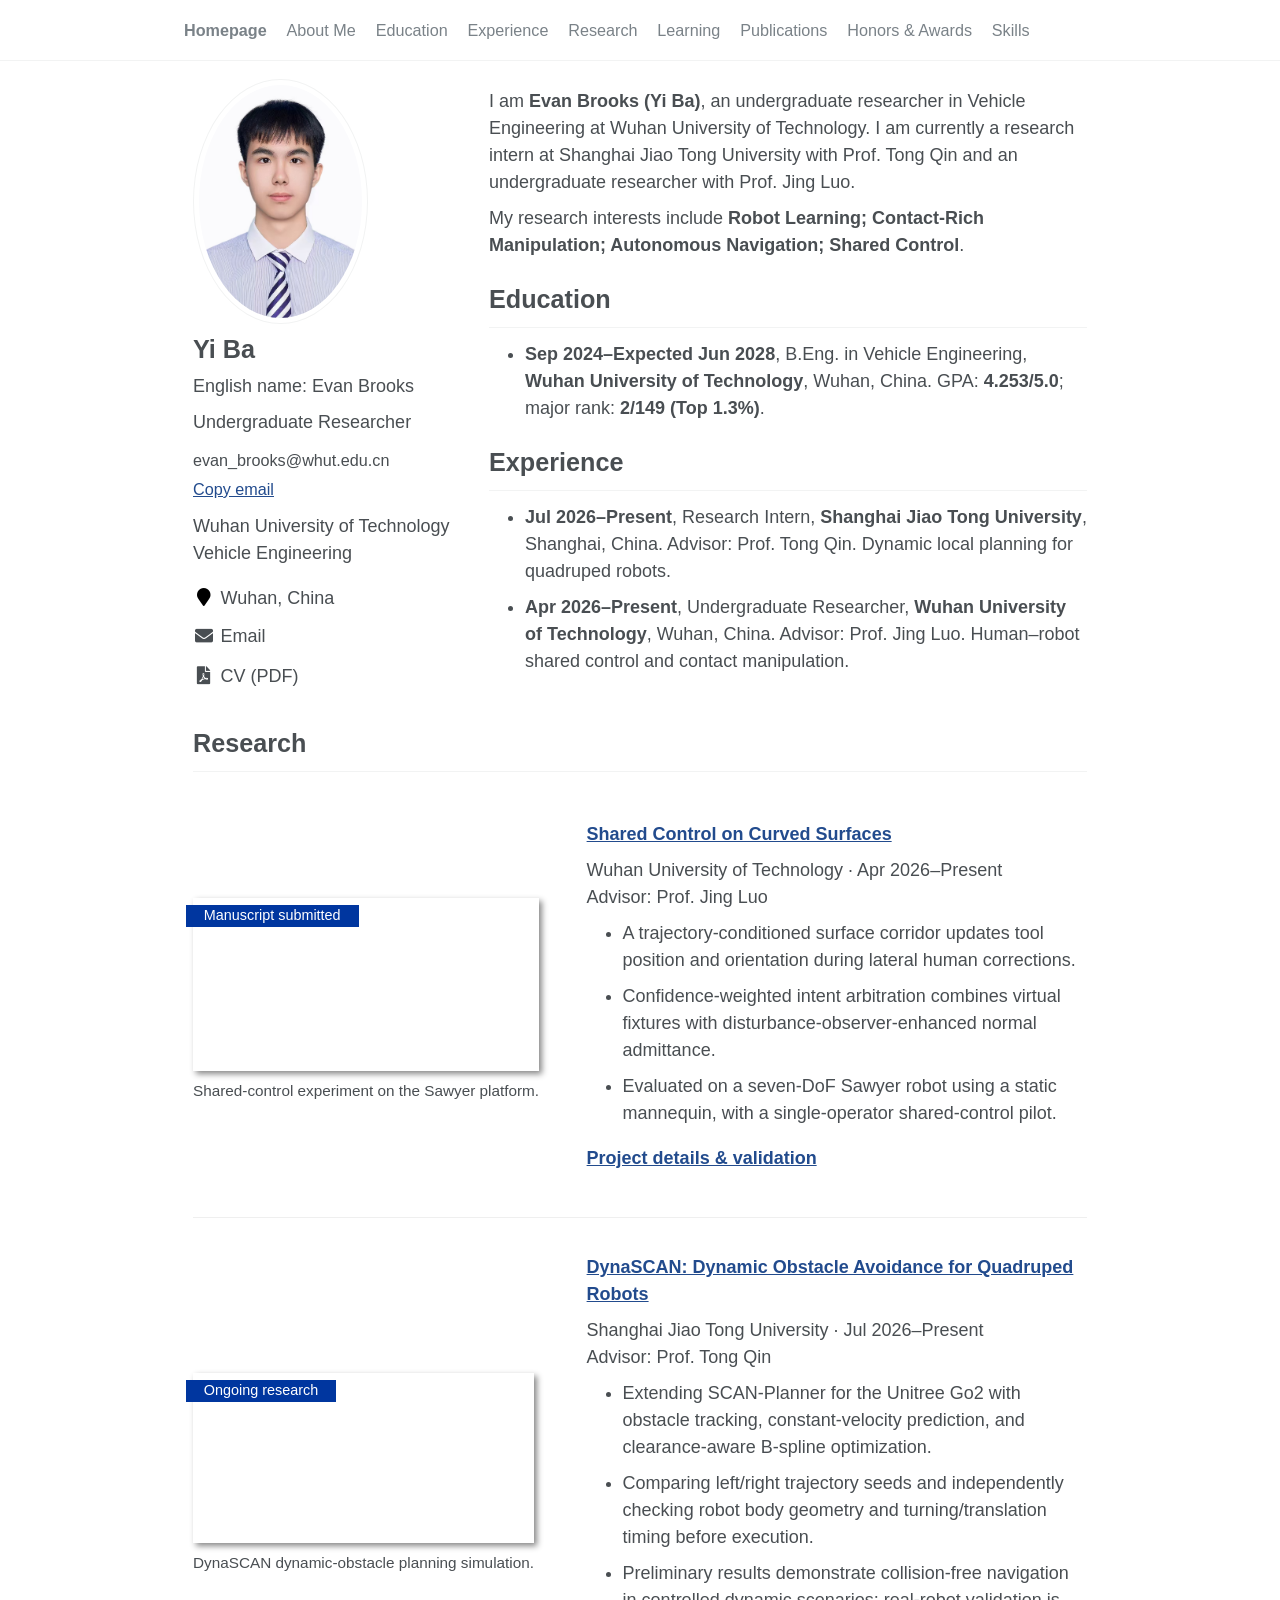
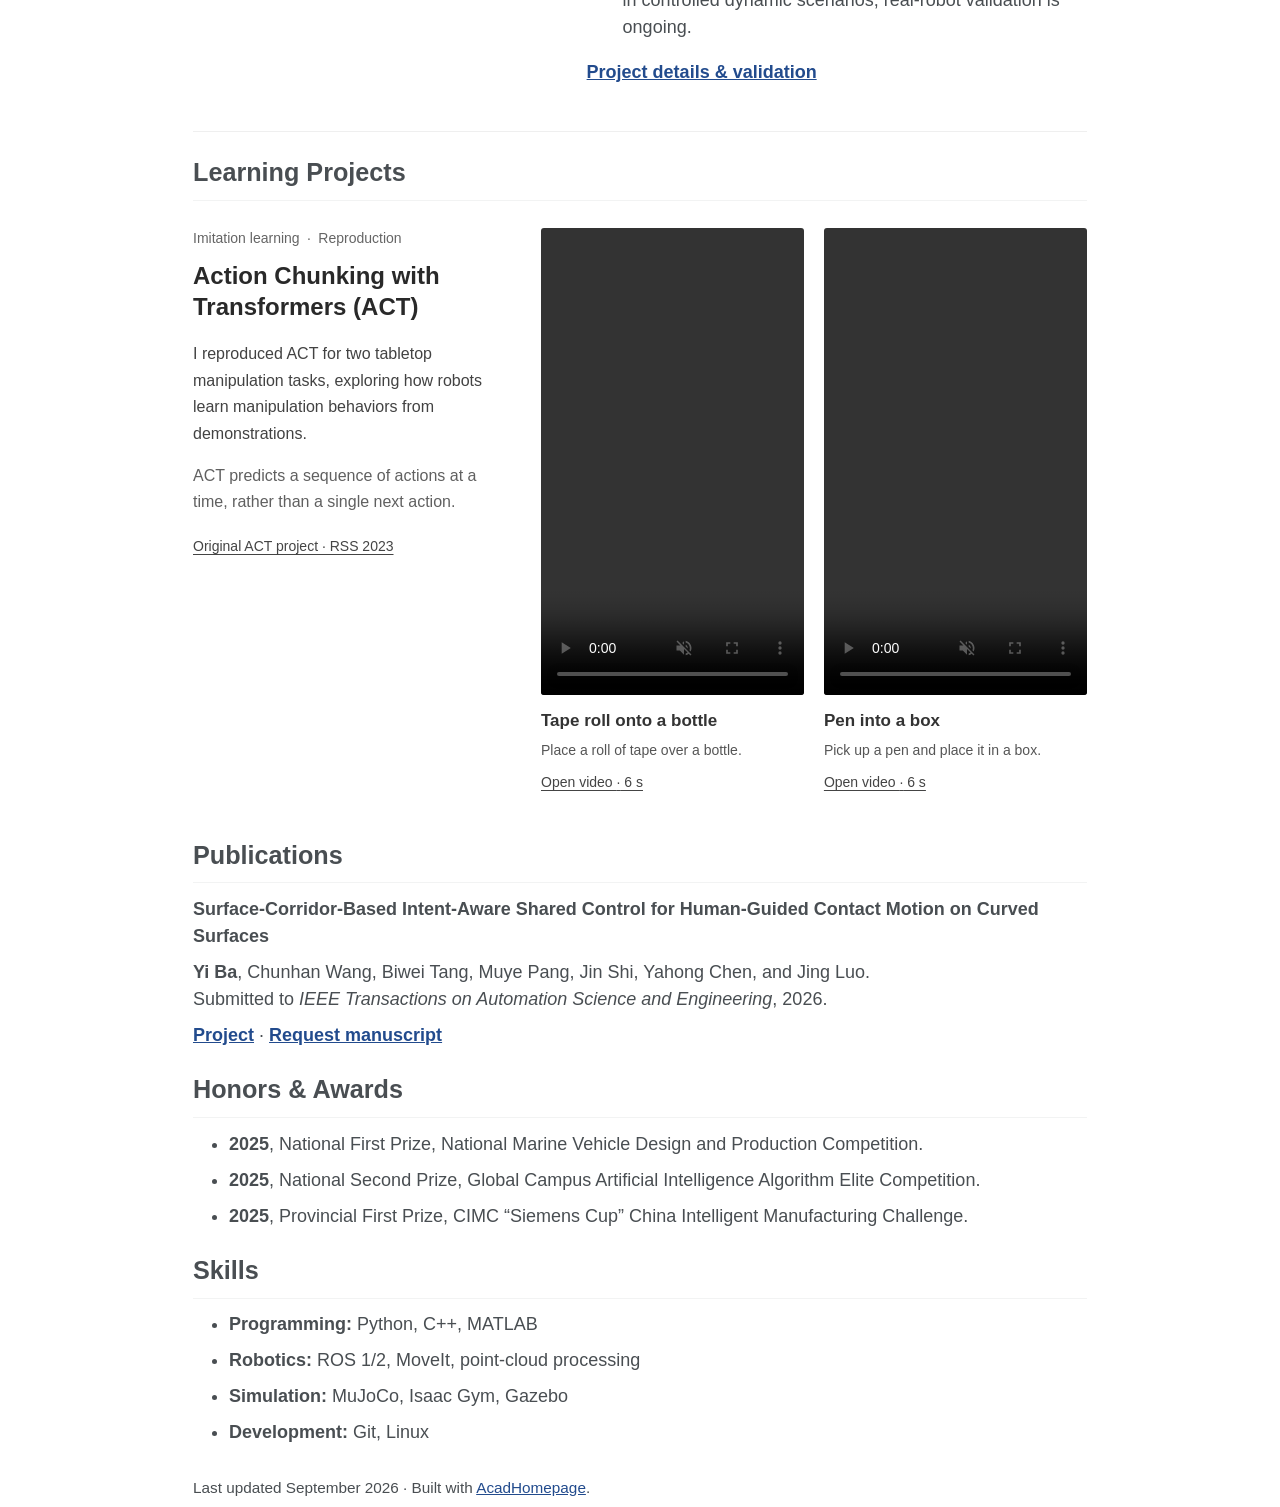
==== index.html @ 7577318a "Update homepage research interests" ====
<!doctype html>
<html lang="en" class="no-js">
  <head>
    <meta charset="utf-8">
<meta name="viewport" content="width=device-width, initial-scale=1">
<title>Yi Ba (Evan Brooks) | Robotics &amp; Autonomous Systems</title>
<meta name="description" content="Yi Ba (Evan Brooks) is an undergraduate researcher at Wuhan University of Technology working on autonomous navigation, robot perception, and human–robot shared control.">
<meta name="author" content="Yi Ba">
<meta name="theme-color" content="#ffffff">
<meta property="og:type" content="website">
<meta property="og:title" content="Yi Ba (Evan Brooks) | Robotics &amp; Autonomous Systems">
<meta property="og:description" content="Yi Ba (Evan Brooks) is an undergraduate researcher at Wuhan University of Technology working on autonomous navigation, robot perception, and human–robot shared control.">

<link rel="canonical" href="https://hhdzb1.github.io/">
<meta property="og:url" content="https://hhdzb1.github.io/">

<link rel="icon" type="image/svg+xml" href="/images/favicon.svg">
<link rel="stylesheet" href="/assets/css/main.css">
<link rel="stylesheet" href="/assets/css/custom.css">

<script>document.documentElement.className = document.documentElement.className.replace(/\bno-js\b/g, "") + " js ";</script>

    <!-- Add verified site integrations here when needed. -->
<link rel="stylesheet" href="/assets/css/learning-projects.css?v=20260915">

  </head>

  <body>

    <!--[if lt IE 9]>
<div class="notice--danger align-center" style="margin: 0;">You are using an <strong>outdated</strong> browser. Please <a href="http://browsehappy.com/">upgrade your browser</a> to improve your experience.</div>
<![endif]-->
    <div class="masthead">
  <div class="masthead__inner-wrap">
    <div class="masthead__menu">
      <nav id="site-nav" class="greedy-nav" aria-label="Main navigation">
        <button class="hidden" type="button" aria-label="More navigation links" aria-expanded="false" aria-controls="overflow-navigation"><div class="navicon"></div></button>
        <ul class="visible-links">
          <li class="masthead__menu-item masthead__menu-item--lg masthead__menu-home-item"><a href="/#about-me">Homepage</a></li>
            <li class="masthead__menu-item"><a href="/#about-me">About Me</a></li>
            <li class="masthead__menu-item"><a href="/#education">Education</a></li>
            <li class="masthead__menu-item"><a href="/#experience">Experience</a></li>
            <li class="masthead__menu-item"><a href="/#research">Research</a></li>
            <li class="masthead__menu-item"><a href="/#learning-projects">Learning</a></li>
            <li class="masthead__menu-item"><a href="/#manuscript">Publications</a></li>
            <li class="masthead__menu-item"><a href="/#honors">Honors & Awards</a></li>
            <li class="masthead__menu-item"><a href="/#skills">Skills</a></li>
        </ul>
        <ul id="overflow-navigation" class="hidden-links hidden"></ul>
      </nav>
    </div>
  </div>
</div>


    <div id="main" role="main" class="has-profile-intro">
      
    
      <article class="page" itemscope itemtype="http://schema.org/CreativeWork">
        <meta itemprop="headline" content="">
        <div class="page__inner-wrap">
          <section class="page__content" itemprop="text">
            <div class="home-intro">

  <div class="sidebar">
  

<div itemscope="" itemtype="http://schema.org/Person" class="profile_box">

  <div class="author__avatar">
    <img src="/images/yi-ba.jpg" class="author__avatar" alt="Yi Ba" />
  </div>

  <div class="author__content">
    <h3 class="author__name">Yi Ba</h3>
    <p class="author__english-name">English name: Evan Brooks</p>
    <p class="author__bio">Undergraduate Researcher</p>
    
    <div class="author__email">
      <span class="author__email-address">evan_brooks<wbr />@whut.edu.cn</span>
      <button class="author__email-copy" type="button" hidden="">Copy email</button>
      <span class="author__email-status" role="status" aria-live="polite"></span>
    </div>
    
  </div>

  <div class="author__urls-wrapper">
    <!-- <button class="btn btn--inverse">More Info & Contact</button> -->
    <ul class="author__urls social-icons">
      
        <li><div style="white-space: normal; margin-bottom: 1em;">Wuhan University of Technology<br />Vehicle Engineering</div></li>
      
      
        <li><i class="fa fa-fw fa-map-marker" aria-hidden="true"></i> Wuhan, China</li>
      
      
      
      
        <li><a href="mailto:evan_brooks@whut.edu.cn"><i class="fas fa-fw fa-envelope" aria-hidden="true"></i> Email</a></li>
      
      
        <li><a href="/files/Evan_Brooks_CV.pdf"><i class="fas fa-fw fa-file-pdf" aria-hidden="true"></i> CV (PDF)</a></li>
      
      
       
      
      
      
      
      
      
      
      
      
      
      
      
      
      
      
      
      
      
      
      
      
      
      
      
      
      
    </ul>
      <div class="author__urls_sm">
      <a href="/files/Evan_Brooks_CV.pdf" aria-label="CV (PDF)"><i class="fas fa-fw fa-file-pdf" aria-hidden="true"></i></a>
      
      
        <a href="mailto:evan_brooks@whut.edu.cn" aria-label="Email"><i class="fas fa-fw fa-envelope" aria-hidden="true"></i></a>
      
      
       
      
      
      
      
      
      
      
      
      
      
      
      
      
      
      
      
      
      
      
      
      
      
      
      
      
      
    </div>
  </div>
</div>

  
  </div>


<div class="home-intro__text">

    <p><span class="anchor" id="about-me"></span></p>

    <p>I am <strong>Evan Brooks (Yi Ba)</strong>, an undergraduate researcher in Vehicle Engineering at Wuhan University of Technology. I am currently a research intern at Shanghai Jiao Tong University with Prof. Tong Qin and an undergraduate researcher with Prof. Jing Luo.</p>

    <p>My research interests include <strong>Robot Learning; Contact-Rich Manipulation; Autonomous Navigation; Shared Control</strong>.</p>

    <h1 id="education">Education</h1>

    <ul>
      <li><strong>Sep 2024–Expected Jun 2028</strong>, B.Eng. in Vehicle Engineering, <strong>Wuhan University of Technology</strong>, Wuhan, China. GPA: <strong>4.253/5.0</strong>; major rank: <strong>2/149 (Top 1.3%)</strong>.</li>
    </ul>

    <h1 id="experience">Experience</h1>

    <ul>
      <li><strong>Jul 2026–Present</strong>, Research Intern, <strong>Shanghai Jiao Tong University</strong>, Shanghai, China. Advisor: Prof. Tong Qin. Dynamic local planning for quadruped robots.</li>
      <li><strong>Apr 2026–Present</strong>, Undergraduate Researcher, <strong>Wuhan University of Technology</strong>, Wuhan, China. Advisor: Prof. Jing Luo. Human–robot shared control and contact manipulation.</li>
    </ul>

  </div>
</div>

<h1 id="research">Research</h1>

<div class="paper-box"><div class="paper-box-image"><div><div class="badge">Manuscript submitted</div><video autoplay="" muted="" loop="" playsinline="" preload="metadata" aria-label="Shared control experiment on the Sawyer robot"><source src="/video/SharedCurve_GIF.mp4" type="video/mp4" /></video><p class="figure-caption">Shared-control experiment on the Sawyer platform.</p></div></div>
<div class="paper-box-text">

    <p><a href="https://hhdzb1.github.io/cosurf/"><strong>Shared Control on Curved Surfaces</strong></a></p>

    <p>Wuhan University of Technology · Apr 2026–Present<br />
Advisor: Prof. Jing Luo</p>

    <ul>
      <li>A trajectory-conditioned surface corridor updates tool position and orientation during lateral human corrections.</li>
      <li>Confidence-weighted intent arbitration combines virtual fixtures with disturbance-observer-enhanced normal admittance.</li>
      <li>Evaluated on a seven-DoF Sawyer robot using a static mannequin, with a single-operator shared-control pilot.</li>
    </ul>

    <p><a href="https://hhdzb1.github.io/cosurf/"><strong>Project details &amp; validation</strong></a></p>

  </div></div>

<div class="paper-box"><div class="paper-box-image"><div><div class="badge">Ongoing research</div><video autoplay="" muted="" loop="" playsinline="" preload="metadata" aria-label="DynaSCAN dynamic-obstacle planning simulation"><source src="/video/DynaScan_GIF.mp4" type="video/mp4" /></video><p class="figure-caption">DynaSCAN dynamic-obstacle planning simulation.</p></div></div>
<div class="paper-box-text">

    <p><a href="/research/dynascan/"><strong>DynaSCAN: Dynamic Obstacle Avoidance for Quadruped Robots</strong></a></p>

    <p>Shanghai Jiao Tong University · Jul 2026–Present<br />
Advisor: Prof. Tong Qin</p>

    <ul>
      <li>Extending SCAN-Planner for the Unitree Go2 with obstacle tracking, constant-velocity prediction, and clearance-aware B-spline optimization.</li>
      <li>Comparing left/right trajectory seeds and independently checking robot body geometry and turning/translation timing before execution.</li>
      <li>Preliminary results demonstrate collision-free navigation in controlled dynamic scenarios; real-robot validation is ongoing.</li>
    </ul>

    <p><a href="/research/dynascan/"><strong>Project details &amp; validation</strong></a></p>

  </div></div>

<h1 id="learning-projects">Learning Projects</h1>

<div class="learning-projects">
  <article class="learning-project" aria-labelledby="learning-act-title">
    <div class="learning-project__intro">
      <p class="learning-project__category">Imitation learning <span aria-hidden="true">·</span> Reproduction</p>
      <h2 id="learning-act-title">Action Chunking with Transformers (ACT)</h2>
      <p>I reproduced ACT for two tabletop manipulation tasks, exploring how robots learn manipulation behaviors from demonstrations.</p>
      <p class="learning-project__method">ACT predicts a sequence of actions at a time, rather than a single next action.</p>
      <a class="learning-project__reference" href="https://tonyzhaozh.github.io/aloha/">Original ACT project · RSS 2023</a>
    </div>
    <div class="learning-project__demos">
      <figure class="learning-demo">
        <video controls="" muted="" loop="" playsinline="" preload="metadata" aria-label="Action Chunking with Transformers (ACT): Place a roll of tape over a bottle." aria-describedby="learning-act-tape-bottle-caption">
          <source src="/video/ImL1.mp4" type="video/mp4" />
          Your browser does not support embedded MP4 video. <a href="/video/ImL1.mp4">Open the demonstration video</a>.
        </video>
        <figcaption id="learning-act-tape-bottle-caption">
          <h3>Tape roll onto a bottle</h3>
          <p>Place a roll of tape over a bottle.</p>
          <a href="/video/ImL1.mp4" target="_blank" rel="noopener">Open video <span aria-hidden="true">·</span> 6 s</a>
        </figcaption>
      </figure>
      <figure class="learning-demo">
        <video controls="" muted="" loop="" playsinline="" preload="metadata" aria-label="Action Chunking with Transformers (ACT): Pick up a pen and place it in a box." aria-describedby="learning-act-pen-box-caption">
          <source src="/video/ImL2.mp4" type="video/mp4" />
          Your browser does not support embedded MP4 video. <a href="/video/ImL2.mp4">Open the demonstration video</a>.
        </video>
        <figcaption id="learning-act-pen-box-caption">
          <h3>Pen into a box</h3>
          <p>Pick up a pen and place it in a box.</p>
          <a href="/video/ImL2.mp4" target="_blank" rel="noopener">Open video <span aria-hidden="true">·</span> 6 s</a>
        </figcaption>
      </figure>
    </div>
  </article>
</div>

<h1 id="manuscript">Publications</h1>

<p><strong>Surface-Corridor-Based Intent-Aware Shared Control for Human-Guided Contact Motion on Curved Surfaces</strong></p>

<p><strong>Yi Ba</strong>, Chunhan Wang, Biwei Tang, Muye Pang, Jin Shi, Yahong Chen, and Jing Luo.<br />
Submitted to <em>IEEE Transactions on Automation Science and Engineering</em>, 2026.</p>

<p><a href="https://hhdzb1.github.io/cosurf/"><strong>Project</strong></a> · <a href="mailto:evan_brooks@whut.edu.cn?subject=Request%20for%20shared-control%20manuscript"><strong>Request manuscript</strong></a></p>

<h1 id="honors">Honors &amp; Awards</h1>

<ul>
  <li><strong>2025</strong>, National First Prize, National Marine Vehicle Design and Production Competition.</li>
  <li><strong>2025</strong>, National Second Prize, Global Campus Artificial Intelligence Algorithm Elite Competition.</li>
  <li><strong>2025</strong>, Provincial First Prize, CIMC “Siemens Cup” China Intelligent Manufacturing Challenge.</li>
</ul>

<h1 id="skills">Skills</h1>

<ul>
  <li><strong>Programming:</strong> Python, C++, MATLAB</li>
  <li><strong>Robotics:</strong> ROS 1/2, MoveIt, point-cloud processing</li>
  <li><strong>Simulation:</strong> MuJoCo, Isaac Gym, Gazebo</li>
  <li><strong>Development:</strong> Git, Linux</li>
</ul>

<p class="site-credit">Last updated September 2026 · Built with <a href="https://github.com/RayeRen/acad-homepage.github.io">AcadHomepage</a>.</p>

          </section>
        </div>
      </article>
    </div>

    <script src="/assets/js/main.min.js"></script>
<script src="/assets/js/navigation-accessibility.js" defer></script>
<script src="/assets/js/email-copy.js" defer></script>


  </body>
</html>
---- assets/css/main.css ----
a:focus{outline:thin dotted #f89406;outline:5px auto #f89406;outline-offset:-2px}*,*:before,*:after{-moz-box-sizing:border-box;-webkit-box-sizing:border-box;box-sizing:border-box}html{box-sizing:border-box;background-color:#fff;font-size:15px;-webkit-text-size-adjust:100%;-ms-text-size-adjust:100%}body{margin:0}::-moz-selection{color:#fff;background:#000}::selection{color:#fff;background:#000}article,aside,details,figcaption,figure,footer,header,hgroup,main,nav,section{display:block}audio,canvas,video{display:inline-block;*display:inline;*zoom:1}audio:not([controls]){display:none}a{color:#224b8d}a:hover,a:active{outline:0}sub,sup{position:relative;font-size:75%;line-height:0;vertical-align:baseline}sup{top:-0.5em}sub{bottom:-0.25em}img{max-width:100%;width:auto\9;height:auto;vertical-align:middle;border:0;-ms-interpolation-mode:bicubic}#map_canvas img,.google-maps img{max-width:none}button,input,select,textarea{margin:0;font-size:100%;vertical-align:middle}button,input{*overflow:visible;line-height:normal}button::-moz-focus-inner,input::-moz-focus-inner{padding:0;border:0}button,html input[type="button"],input[type="reset"],input[type="submit"]{-webkit-appearance:button;cursor:pointer}label,select,button,input[type="button"],input[type="reset"],input[type="submit"],input[type="radio"],input[type="checkbox"]{cursor:pointer}input[type="search"]{box-sizing:content-box;-webkit-appearance:textfield}input[type="search"]::-webkit-search-decoration,input[type="search"]::-webkit-search-cancel-button{-webkit-appearance:none}textarea{overflow:auto;vertical-align:top}html{position:relative;min-height:100%}body{margin:0;padding:0;padding-bottom:0em;color:#494e52;font-family:"Trebuchet MS",Helvetica,sans-serif;line-height:1.5}body.overflow--hidden{overflow:hidden}h1,h2,h3,h4,h5,h6{margin:1em 0 0.5em;line-height:1.2;font-family:"Trebuchet MS",Helvetica,sans-serif;font-weight:bold}h1{margin-top:1em;font-size:1.4em}h2{font-size:1.2em}h3{font-size:1em}h4{font-size:1em}h5{font-size:1em}h6{font-size:1em}small,.small{font-size:1em}p{margin-bottom:0.5em}u,ins{text-decoration:none;border-bottom:1px solid #494e52}u a,ins a{color:inherit}ul{padding-inline-start:2em;margin-block-start:0.5em}del a{color:inherit}p,pre,blockquote,ul,ol,dl,figure,table,fieldset{orphans:3;widows:3}abbr[title],abbr[data-original-title]{text-decoration:none;cursor:help;border-bottom:1px dotted #494e52}blockquote{margin:2em 1em 2em 0;padding-left:1em;padding-right:1em;font-style:italic;border-left:0.25em solid #7a8288}blockquote cite{font-style:italic}blockquote cite:before{content:"\2014";padding-right:5px}a:hover,a:active{outline:0}tt,code,kbd,samp,pre{font-family:Monaco,Consolas,"Lucida Console",monospace}pre{overflow-x:auto}p>code,a>code,li>code,figcaption>code,td>code{padding-top:0.1rem;padding-bottom:0.1rem;font-size:1em;background:#fafafa;border:1px solid #f2f3f3;border-radius:4px;box-shadow:0 1px 1px rgba(0,0,0,0.125)}p>code:before,p>code:after,a>code:before,a>code:after,li>code:before,li>code:after,figcaption>code:before,figcaption>code:after,td>code:before,td>code:after{letter-spacing:-0.2em;content:"\00a0"}hr{display:block;margin:1em 0;border:0;border-top:1px solid #f2f3f3}ul li,ol li{margin-bottom:0.5em}li ul,li ol{margin-top:0.5em}figure{display:-webkit-box;display:flex;-webkit-box-pack:justify;justify-content:space-between;-webkit-box-align:start;align-items:flex-start;flex-wrap:wrap;margin:2em 0}figure img,figure iframe,figure .fluid-width-video-wrapper{margin-bottom:1em}figure img{width:100%;border-radius:4px;-webkit-transition:all 0.2s ease-in-out;transition:all 0.2s ease-in-out}figure>a{display:block}@media (min-width: 37.5em){figure.half>a,figure.half>img{width:calc(50% - 0.5em)}}figure.half figcaption{width:100%}@media (min-width: 37.5em){figure.third>a,figure.third>img{width:calc(33.3333% - 0.5em)}}figure.third figcaption{width:100%}figcaption{margin-bottom:0.5em;color:#777a7d;font-family:Georgia,Times,serif;font-size:1em}figcaption a{color:inherit;text-decoration:none;border-bottom:1px solid #bdc1c4;-webkit-transition:all 0.2s ease-in-out;transition:all 0.2s ease-in-out}figcaption a:hover{color:#000;border-bottom-color:#000}svg:not(:root){overflow:hidden}nav ul{margin:0;padding:0}nav li{list-style:none}nav a{text-decoration:none}nav ul li,nav ol li{margin-bottom:0}nav li ul,nav li ol{margin-top:0}b,i,strong,em,blockquote,p,q,span,figure,img,h1,h2,header,input,a,tr,td,form button,input[type="submit"],.btn,#goog-wm-sb,.highlight,.archive__item-teaser{-webkit-transition:all 0.2s ease-in-out;transition:all 0.2s ease-in-out}.hidden{display:none;visibility:hidden}.load{display:none}.transparent{opacity:0}.visually-hidden,.screen-reader-text,.screen-reader-text span,.screen-reader-shortcut{position:absolute !important;clip:rect(1px, 1px, 1px, 1px);height:1px !important;width:1px !important;border:0 !important;overflow:hidden}body:hover .visually-hidden a,body:hover .visually-hidden input,body:hover .visually-hidden button{display:none !important}.screen-reader-text:focus,.screen-reader-shortcut:focus{clip:auto !important;height:auto !important;width:auto !important;display:block;font-size:1em;font-weight:bold;padding:15px 23px 14px;background:#fff;z-index:100000;text-decoration:none;box-shadow:0 0 2px 2px rgba(0,0,0,0.6)}.skip-link{position:fixed;z-index:20;margin:0;font-family:"Trebuchet MS",Helvetica,sans-serif;white-space:nowrap}.skip-link li{height:0;width:0;list-style:none}.text-left{text-align:left}.text-center{text-align:center}.text-right{text-align:right}.text-justify{text-align:justify}.text-nowrap{white-space:nowrap}.cf{clear:both}.wrapper{max-width:925px;margin-left:auto;margin-right:auto}.wrapper:after{content:" ";display:block;clear:both}.align-left{display:block;margin-left:auto;margin-right:auto}@media (min-width: 37.5em){.align-left{float:left;margin-right:1em}}.align-right{display:block;margin-left:auto;margin-right:auto}@media (min-width: 37.5em){.align-right{float:right;margin-left:1em}}.align-center{display:block;margin-left:auto;margin-right:auto}@media (min-width: 57.8125em){.full{margin-right:-19.4915254237% !important}}.icon{display:inline-block;fill:currentColor;width:1em;height:1.1em;line-height:1;position:relative;top:-0.1em;vertical-align:middle}.social-icons .fa{color:#000}.social-icons .fa-behance,.social-icons .fa-behance-square{color:#1769FF}.social-icons .fa-dribbble{color:#ea4c89}.social-icons .fa-facebook,.social-icons .fa-facebook-square{color:#3b5998}.social-icons .fa-flickr{color:#ff0084}.social-icons .fa-foursquare{color:#0072b1}.social-icons .fa-github,.social-icons .fa-github-alt,.social-icons .fa-github-square{color:#171516}.social-icons .fa-google-plus,.social-icons .fa-google-plus-square{color:#dd4b39}.social-icons .fa-instagram{color:#517fa4}.social-icons .fa-lastfm,.social-icons .fa-lastfm-square{color:#d51007}.social-icons .fa-linkedin,.social-icons .fa-linkedin-square{color:#007bb6}.social-icons .fa-pinterest,.social-icons .fa-pinterest-p,.social-icons .fa-pinterest-square{color:#cb2027}.social-icons .fa-rss,.social-icons .fa-rss-square{color:#fa9b39}.social-icons .fa-soundcloud{color:#f30}.social-icons .fa-stack-exchange,.social-icons .fa-stack-overflow{color:#fe7a15}.social-icons .fa-tumblr,.social-icons .fa-tumblr-square{color:#32506d}.social-icons .fa-twitter,.social-icons .fa-twitter-square{color:#55acee}.social-icons .fa-vimeo,.social-icons .fa-vimeo-square{color:#1ab7ea}.social-icons .fa-vine{color:#00bf8f}.social-icons .fa-youtube,.social-icons .fa-youtube-square,.social-icons .fa-youtube-play{color:#b00}.social-icons .fa-xing,.social-icons .fa-xing-square{color:#006567}.navicon{position:relative;width:28px;height:4px;background:#fff;margin:auto;-webkit-transition:0.3s;transition:0.3s}.navicon:before,.navicon:after{content:"";position:absolute;left:0;width:28px;height:4px;background:#fff;-webkit-transition:0.3s;transition:0.3s}.navicon:before{top:-8px}.navicon:after{bottom:-8px}.close .navicon{background:transparent}.close .navicon:before,.close .navicon:after{-webkit-transform-origin:50% 50%;-ms-transform-origin:50% 50%;transform-origin:50% 50%;top:0;width:28px}.close .navicon:before{-webkit-transform:rotate3d(0, 0, 1, 45deg);transform:rotate3d(0, 0, 1, 45deg)}.close .navicon:after{-webkit-transform:rotate3d(0, 0, 1, -45deg);transform:rotate3d(0, 0, 1, -45deg)}@media (min-width: 57.8125em){.sticky{clear:both;position:-webkit-sticky;position:sticky;top:6em}.sticky::after{clear:both;content:"";display:table}.sticky>*{display:block}}.well{min-height:20px;padding:19px;margin-bottom:20px;background-color:#f5f5f5;border:1px solid #e3e3e3;border-radius:4px;box-shadow:inset 0 1px 1px rgba(0,0,0,0.05)}.show-modal{overflow:hidden;position:relative}.show-modal:before{position:absolute;content:"";top:0;left:0;width:100%;height:100%;z-index:999;background-color:rgba(255,255,255,0.85)}.show-modal .modal{display:block}.modal{display:none;position:fixed;width:300px;top:50%;left:50%;margin-left:-150px;margin-top:-150px;min-height:0;z-index:9999;background:#fff;border:1px solid #f2f3f3;border-radius:4px;box-shadow:0 1px 1px rgba(0,0,0,0.125)}.modal__title{margin:0;padding:0.5em 1em}.modal__supporting-text{padding:0 1em 0.5em 1em}.modal__actions{padding:0.5em 1em;border-top:1px solid #f2f3f3}.footnote{color:#9ba1a6;text-decoration:none}.footnotes{color:#9ba1a6}.footnotes ol,.footnotes li,.footnotes p{margin-bottom:0;font-size:1em}a.reversefootnote{color:#7a8288;text-decoration:none}a.reversefootnote:hover{text-decoration:underline}.required{color:#ee5f5b;font-weight:bold}@-webkit-keyframes intro{0%{opacity:0}100%{opacity:1}}@keyframes intro{0%{opacity:0}100%{opacity:1}}table{margin-bottom:1em;width:100%;font-family:"Trebuchet MS",Helvetica,sans-serif;font-size:1em;border-collapse:collapse}table+table{margin-top:1em}thead{background-color:#f2f3f3}th{padding:0.5em;font-weight:bold;text-align:left}tr{padding-bottom:.5em;padding-top:.5em}td{padding:.5em;border-bottom:1px solid #bdc1c4}tr,td,th{vertical-align:middle}.btn,#goog-wm-sb{display:inline-block;margin-bottom:0.25em;padding:0.5em 1em;color:#fff !important;font-family:"Trebuchet MS",Helvetica,sans-serif;font-size:1em;font-weight:bold;text-align:center;text-decoration:none;background-color:#7a8288;border:0 !important;border-radius:4px;cursor:pointer}.btn:hover,#goog-wm-sb:hover{background-color:#333}.btn .icon,#goog-wm-sb .icon{margin-right:0.5em}.btn .icon+.hidden,#goog-wm-sb .icon+.hidden{margin-left:-0.5em}.btn--block{display:block;width:100%}.btn--block+.btn--block{margin-top:0.25em}.btn--inverse{color:#7a8288 !important;border:1px solid #bdc1c4 !important;background-color:#fff}.btn--inverse:hover{color:#fff !important;border-color:#7a8288}.btn--light-outline{border:1px solid #fff !important;background-color:transparent}.btn--info{background-color:#224b8d}.btn--info:hover{background-color:#1b3c71}.btn--warning{background-color:#f89406}.btn--warning:hover{background-color:#c67605}.btn--success{background-color:#62c462}.btn--success:hover{background-color:#4e9d4e}.btn--danger{background-color:#ee5f5b}.btn--danger:hover{background-color:#be4c49}.btn--disabled{pointer-events:none;cursor:not-allowed;filter:alpha(opacity=65);box-shadow:none;opacity:0.65}.btn--facebook{background-color:#3b5998}.btn--facebook:hover{background-color:#2f477a}.btn--twitter{background-color:#55acee}.btn--twitter:hover{background-color:#448abe}.btn--google-plus{background-color:#dd4b39}.btn--google-plus:hover{background-color:#b13c2e}.btn--linkedin{background-color:#007bb6}.btn--linkedin:hover{background-color:#006292}.btn--x-large{font-size:1.2em}.btn--large{font-size:1em}.btn--small{font-size:.6875em}.notice{margin:2em 0 !important;padding:1em;font-family:"Trebuchet MS",Helvetica,sans-serif;font-size:1em !important;text-indent:initial;background-color:#f8f9f9;border-radius:4px;box-shadow:0 1px 1px rgba(189,193,196,0.25)}.notice h4{margin-top:0 !important;margin-bottom:0.75em}.page__content .notice h4{margin-bottom:0;font-size:1em}.notice p:last-child{margin-bottom:0 !important}.notice h4+p{margin-top:0;padding-top:0}.notice a{color:#bdc1c4}.notice a:hover{color:#717476}.notice code{background-color:#fcfcfc}.notice ul:last-child{margin-bottom:0}.notice--primary{margin:2em 0 !important;padding:1em;font-family:"Trebuchet MS",Helvetica,sans-serif;font-size:1em !important;text-indent:initial;background-color:#f2f3f3;border-radius:4px;box-shadow:0 1px 1px rgba(122,130,136,0.25)}.notice--primary h4{margin-top:0 !important;margin-bottom:0.75em}.page__content .notice--primary h4{margin-bottom:0;font-size:1em}.notice--primary p:last-child{margin-bottom:0 !important}.notice--primary h4+p{margin-top:0;padding-top:0}.notice--primary a{color:#7a8288}.notice--primary a:hover{color:#494e52}.notice--primary code{background-color:#f8f9f9}.notice--primary ul:last-child{margin-bottom:0}.notice--info{margin:2em 0 !important;padding:1em;font-family:"Trebuchet MS",Helvetica,sans-serif;font-size:1em !important;text-indent:initial;background-color:#e9edf4;border-radius:4px;box-shadow:0 1px 1px rgba(34,75,141,0.25)}.notice--info h4{margin-top:0 !important;margin-bottom:0.75em}.page__content .notice--info h4{margin-bottom:0;font-size:1em}.notice--info p:last-child{margin-bottom:0 !important}.notice--info h4+p{margin-top:0;padding-top:0}.notice--info a{color:#224b8d}.notice--info a:hover{color:#142d55}.notice--info code{background-color:#f4f6f9}.notice--info ul:last-child{margin-bottom:0}.notice--warning{margin:2em 0 !important;padding:1em;font-family:"Trebuchet MS",Helvetica,sans-serif;font-size:1em !important;text-indent:initial;background-color:#fef4e6;border-radius:4px;box-shadow:0 1px 1px rgba(248,148,6,0.25)}.notice--warning h4{margin-top:0 !important;margin-bottom:0.75em}.page__content .notice--warning h4{margin-bottom:0;font-size:1em}.notice--warning p:last-child{margin-bottom:0 !important}.notice--warning h4+p{margin-top:0;padding-top:0}.notice--warning a{color:#f89406}.notice--warning a:hover{color:#955904}.notice--warning code{background-color:#fffaf3}.notice--warning ul:last-child{margin-bottom:0}.notice--success{margin:2em 0 !important;padding:1em;font-family:"Trebuchet MS",Helvetica,sans-serif;font-size:1em !important;text-indent:initial;background-color:#eff9ef;border-radius:4px;box-shadow:0 1px 1px rgba(98,196,98,0.25)}.notice--success h4{margin-top:0 !important;margin-bottom:0.75em}.page__content .notice--success h4{margin-bottom:0;font-size:1em}.notice--success p:last-child{margin-bottom:0 !important}.notice--success h4+p{margin-top:0;padding-top:0}.notice--success a{color:#62c462}.notice--success a:hover{color:#3b763b}.notice--success code{background-color:#f7fcf7}.notice--success ul:last-child{margin-bottom:0}.notice--danger{margin:2em 0 !important;padding:1em;font-family:"Trebuchet MS",Helvetica,sans-serif;font-size:1em !important;text-indent:initial;background-color:#fdefef;border-radius:4px;box-shadow:0 1px 1px rgba(238,95,91,0.25)}.notice--danger h4{margin-top:0 !important;margin-bottom:0.75em}.page__content .notice--danger h4{margin-bottom:0;font-size:1em}.notice--danger p:last-child{margin-bottom:0 !important}.notice--danger h4+p{margin-top:0;padding-top:0}.notice--danger a{color:#ee5f5b}.notice--danger a:hover{color:#8f3937}.notice--danger code{background-color:#fef7f7}.notice--danger ul:last-child{margin-bottom:0}.masthead{position:sticky;top:0;background-color:white;border-bottom:1px solid #f2f3f3;-webkit-animation:intro 0.3s both;animation:intro 0.3s both;-webkit-animation-delay:0.15s;animation-delay:0.15s;z-index:20}.masthead__inner-wrap{max-width:925px;margin-left:auto;margin-right:auto;clear:both;padding:.5em;font-family:"Trebuchet MS",Helvetica,sans-serif}.masthead__inner-wrap:after{content:" ";display:block;clear:both}.masthead__inner-wrap::after{clear:both;content:"";display:table}@media (min-width: 80em){.masthead__inner-wrap{max-width:1280px}}.masthead__inner-wrap nav{z-index:10}.masthead__inner-wrap a{text-decoration:none}.masthead__menu ul{margin:0;padding:0;clear:both;list-style-type:none}.masthead__menu-home-item{display:none !important}@media (min-width: 48em){.masthead__menu-home-item{display:block !important}}.masthead__menu-item{display:block;list-style-type:none;white-space:nowrap}.masthead__menu-item--lg{padding-right:2em;font-weight:700}.breadcrumbs{max-width:925px;margin-left:auto;margin-right:auto;clear:both;margin-top:0;margin-bottom:0;padding-left:2em;padding-right:2em;font-family:"Trebuchet MS",Helvetica,sans-serif;-webkit-animation:intro 0.3s both;animation:intro 0.3s both;-webkit-animation-delay:0.30s;animation-delay:0.30s}.breadcrumbs:after{content:" ";display:block;clear:both}.breadcrumbs::after{clear:both;content:"";display:table}@media (min-width: 57.8125em){.breadcrumbs{padding-left:1em;padding-right:1em}}@media (min-width: 80em){.breadcrumbs{max-width:1280px}}.breadcrumbs ol{padding:0;list-style:none;font-size:1em}@media (min-width: 57.8125em){.breadcrumbs ol{width:83.0508474576%;float:right;margin-right:0}}@media (min-width: 80em){.breadcrumbs ol{padding-left:4.2372881356%}}.breadcrumbs li{display:inline}.breadcrumbs .current{font-weight:bold}.pagination{clear:both;width:100%;float:left;margin-left:0;margin-right:0;clear:both;margin-top:1em;padding-top:1em}.pagination::after{clear:both;content:"";display:table}.pagination ul{margin:0;padding:0;list-style-type:none;font-family:"Trebuchet MS",Helvetica,sans-serif}.pagination li{display:block;float:left;margin-left:-1px}.pagination li a{margin-bottom:0.25em;padding:0.5em 1em;font-family:"Trebuchet MS",Helvetica,sans-serif;font-size:14px;font-weight:bold;line-height:1.5;text-align:center;text-decoration:none;color:#9ba1a6;border:1px solid #bdc1c4;border-radius:0}.pagination li a:hover{color:#1a386a}.pagination li a.current{color:#fff;background:#7a8288}.pagination li a.disabled{color:#dee0e1;pointer-events:none;cursor:not-allowed}.pagination li:first-child{margin-left:0}.pagination li:first-child a{border-top-left-radius:4px;border-bottom-left-radius:4px}.pagination li:last-child a{border-top-right-radius:4px;border-bottom-right-radius:4px}.pagination--pager{display:block;padding:1em 2em;float:left;width:50%;font-family:"Trebuchet MS",Helvetica,sans-serif;font-size:1em;font-weight:bold;text-align:center;text-decoration:none;color:#bdc1c4;border:1px solid #bdc1c4;border-radius:4px}.pagination--pager:hover{color:#1a386a}.pagination--pager:first-child{border-top-right-radius:0;border-bottom-right-radius:0}.pagination--pager:last-child{margin-left:-1px;border-top-left-radius:0;border-bottom-left-radius:0}.pagination--pager.disabled{color:#dee0e1;pointer-events:none;cursor:not-allowed}.page__content+.pagination,.page__meta+.pagination,.comment__date+.pagination,.page__share+.pagination,.page__comments+.pagination{margin-top:2em;padding-top:2em;border-top:1px solid #f2f3f3}.greedy-nav{position:relative;min-width:250px;background:#fff}.greedy-nav a{display:block;margin:0 1rem;padding:0.5rem 0;color:#7a8288;text-decoration:none}.greedy-nav a:hover{color:#5c6266}.greedy-nav button{position:absolute;height:100%;right:0;padding:0 0.5rem;border:0;outline:none;background-color:#7a8288;color:#fff;cursor:pointer}.greedy-nav .visible-links{display:table}.greedy-nav .visible-links li{display:table-cell;vertical-align:middle}.greedy-nav .visible-links li:first-child{font-weight:bold}.greedy-nav .visible-links li:first-child a{margin-left:0}.greedy-nav .visible-links li:last-child a{margin-right:0}.greedy-nav .visible-links a{position:relative}.greedy-nav .visible-links a:before{content:"";position:absolute;left:0;bottom:0;height:4px;background:#bdc1c4;width:100%;-webkit-transition:all 0.2s ease-in-out;transition:all 0.2s ease-in-out;-webkit-transform:scaleX(0);-ms-transform:scaleX(0);transform:scaleX(0)}.greedy-nav .visible-links a:hover:before{-webkit-transform:scaleX(1);-ms-transform:scaleX(1);transform:scaleX(1)}.greedy-nav .hidden-links{position:absolute;top:100%;right:0;margin-top:15px;padding:5px;border:1px solid #f2f3f3;border-radius:4px;background:#fff;box-shadow:0 0 10px rgba(0,0,0,0.25)}.greedy-nav .hidden-links a{margin:0;padding:10px 20px;font-size:1em}.greedy-nav .hidden-links a:hover{color:#5c6266;background:#dee0e1}.greedy-nav .hidden-links:before{content:"";position:absolute;top:-11px;right:10px;width:0;border-style:solid;border-width:0 10px 10px;border-color:#f2f3f3 transparent;display:block;z-index:0}.greedy-nav .hidden-links:after{content:"";position:absolute;top:-10px;right:10px;width:0;border-style:solid;border-width:0 10px 10px;border-color:#fff transparent;display:block;z-index:1}.greedy-nav .hidden-links li{display:block;border-bottom:1px solid #f2f3f3}.greedy-nav .hidden-links li:last-child{border-bottom:none}.nav__list{font-size:1.25rem}.nav__list ul{margin-bottom:1em}.nav__list a{display:block;padding:0.125em 0;color:inherit}.nav__list a:hover{text-decoration:underline}.nav__list .active{margin-left:-0.5em;padding-left:0.5em;padding-right:0.5em;color:#fff;font-weight:bold;background:#7a8288;border-radius:4px}.nav__list .active:hover{color:#fff}.nav__title{margin:0;padding:0.5rem 1rem;font-family:"Trebuchet MS",Helvetica,sans-serif;font-size:1em;font-weight:bold}.nav__sub-title{display:block;margin:0.5rem 0;padding:0.5rem 0;font-family:"Trebuchet MS",Helvetica,sans-serif;font-size:1em;font-weight:bold;text-transform:uppercase;border-bottom:1px solid #f2f3f3}.toc{font-family:"Trebuchet MS",Helvetica,sans-serif;color:#7a8288;text-transform:uppercase;letter-spacing:1px;background-color:#fff;border:1px solid #f2f3f3;border-radius:4px;box-shadow:0 1px 1px rgba(0,0,0,0.125)}.toc .nav__title{color:#fff;font-size:1em;background:#7a8288;border-top-left-radius:4px;border-top-right-radius:4px}.toc__menu{margin:0;padding:0;width:100%;list-style:none;font-size:0.8rem}.toc__menu a{display:block;padding:0.5rem 1rem;color:#7a8288;font-size:.6875em;font-weight:bold;line-height:1.5;border-bottom:1px solid #f2f3f3}.toc__menu a:hover{color:#000;background:#f2f3f3}.toc__menu>li:last-child a{border-bottom:none}.toc__menu li ul>li a{padding-left:2rem;font-weight:normal}.toc__menu li>ul li{display:none}@media (min-width: 48em){.toc__menu li>ul li{display:block}}.page__footer{clear:both;float:left;margin-left:0;margin-right:0;width:100%;clear:both;position:absolute;bottom:0em;height:auto;margin-top:3em;color:#9ba1a6;-webkit-animation:intro 0.3s both;animation:intro 0.3s both;-webkit-animation-delay:0.45s;animation-delay:0.45s;background-color:#f2f3f3;border-top:1px solid #bdc1c4}.page__footer::after{clear:both;content:"";display:table}.page__footer footer{clear:both;margin-left:auto;margin-right:auto;margin-top:2em;max-width:100%;padding:0 1em 2em}.page__footer footer::after{clear:both;content:"";display:table}@media (min-width: 80em){.page__footer footer{max-width:1280px}}.page__footer a{color:inherit;text-decoration:none}.page__footer a:hover{text-decoration:underline}.page__footer .fas,.page__footer .fab,.page__footer .far,.page__footer .fal{color:#9ba1a6}.page__footer-copyright{font-family:"Trebuchet MS",Helvetica,sans-serif;font-size:.6875em}.page__footer-follow ul{margin:0;padding:0;list-style-type:none}.page__footer-follow li{display:inline-block;padding-top:5px;padding-bottom:5px;font-family:"Trebuchet MS",Helvetica,sans-serif;font-size:1em;text-transform:uppercase}.page__footer-follow li+li:before{content:"";padding-right:5px}.page__footer-follow a{padding-right:10px;font-weight:bold}.page__footer-follow .social-icons a{white-space:nowrap}div.highlighter-rouge,figure.highlight{position:relative;margin-bottom:1em;padding:1em;border:1px solid #f2f3f3;border-radius:4px;background-color:#fafafa;box-shadow:0 1px 1px rgba(0,0,0,0.125)}div.highlighter-rouge:before,figure.highlight:before{position:absolute;top:0;right:0;padding:0.5em;background-color:#f2f3f3;content:"\f121";font-family:"fontawesome" !important;font-size:1em;line-height:1;text-transform:none;speak:none}div.highlighter-rouge .highlight,figure.highlight .highlight{margin:0;font-family:Monaco,Consolas,"Lucida Console",monospace;font-size:.6875em;line-height:1.8}.highlight table td{padding:5px}.highlight table pre{margin:0}.highlight .c{color:#93a1a1}.highlight .err{color:#586e75}.highlight .g{color:#586e75}.highlight .k{color:#859900}.highlight .l{color:#586e75}.highlight .n{color:#586e75}.highlight .o{color:#859900}.highlight .x{color:#cb4b16}.highlight .p{color:#586e75}.highlight .cm{color:#93a1a1}.highlight .cp{color:#859900}.highlight .c1{color:#93a1a1}.highlight .cs{color:#859900}.highlight .gd{color:#2aa198}.highlight .ge{color:#586e75;font-style:italic}.highlight .gr{color:#dc322f}.highlight .gh{color:#cb4b16}.highlight .gi{color:#859900}.highlight .go{color:#586e75}.highlight .gp{color:#586e75}.highlight .gs{color:#586e75;font-weight:bold}.highlight .gu{color:#cb4b16}.highlight .gt{color:#586e75}.highlight .kc{color:#cb4b16}.highlight .kd{color:#22b3eb}.highlight .kn{color:#859900}.highlight .kp{color:#859900}.highlight .kr{color:#22b3eb}.highlight .kt{color:#dc322f}.highlight .ld{color:#586e75}.highlight .m{color:#2aa198}.highlight .s{color:#2aa198}.highlight .na{color:#586e75}.highlight .nb{color:#B58900}.highlight .nc{color:#22b3eb}.highlight .no{color:#cb4b16}.highlight .nd{color:#22b3eb}.highlight .ni{color:#cb4b16}.highlight .ne{color:#cb4b16}.highlight .nf{color:#22b3eb}.highlight .nl{color:#586e75}.highlight .nn{color:#586e75}.highlight .nx{color:#586e75}.highlight .py{color:#586e75}.highlight .nt{color:#22b3eb}.highlight .nv{color:#22b3eb}.highlight .ow{color:#859900}.highlight .w{color:#586e75}.highlight .mf{color:#2aa198}.highlight .mh{color:#2aa198}.highlight .mi{color:#2aa198}.highlight .mo{color:#2aa198}.highlight .sb{color:#93a1a1}.highlight .sc{color:#2aa198}.highlight .sd{color:#586e75}.highlight .s2{color:#2aa198}.highlight .se{color:#cb4b16}.highlight .sh{color:#586e75}.highlight .si{color:#2aa198}.highlight .sx{color:#2aa198}.highlight .sr{color:#dc322f}.highlight .s1{color:#2aa198}.highlight .ss{color:#2aa198}.highlight .bp{color:#22b3eb}.highlight .vc{color:#22b3eb}.highlight .vg{color:#22b3eb}.highlight .vi{color:#22b3eb}.highlight .il{color:#2aa198}form{margin:0 0 5px 0}form fieldset{margin-bottom:5px;padding:0;border-width:0}form legend{display:block;width:100%;margin-bottom:10px;*margin-left:-7px;padding:0;color:#494e52;border:0;border-bottom:1px solid #ccc;white-space:normal}form p{margin-bottom:5px / 2}form ul{list-style-type:none;margin:0 0 5px 0;padding:0}form br{display:none}label,input,button,select,textarea{vertical-align:baseline;*vertical-align:middle}input,button,select,textarea{box-sizing:border-box;font-family:"Trebuchet MS",Helvetica,sans-serif}label{display:block;margin-bottom:0.25em;color:#494e52;cursor:pointer}label small{font-size:1em}label input,label textarea,label select{display:block}input,textarea,select{display:inline-block;width:100%;padding:0.25em;margin-bottom:0.5em;color:#494e52;background-color:#fff;border:1px solid #ccc;border-radius:4px;box-shadow:0 1px 1px rgba(0,0,0,0.125)}input:hover,textarea:hover,select:hover{border-color:#bdc1c4}.input-mini{width:60px}.input-small{width:90px}input[type="image"],input[type="checkbox"],input[type="radio"]{width:auto;height:auto;padding:0;margin:3px 0;*margin-top:0;line-height:normal;cursor:pointer;border-radius:0;border:0 \9}input[type="checkbox"],input[type="radio"]{box-sizing:border-box;padding:0;*width:13px;*height:13px}input[type="image"]{border:0;box-shadow:none}input[type="file"]{width:auto;padding:initial;line-height:initial;border:initial;background-color:transparent;background-color:initial;box-shadow:none}input[type="button"],input[type="reset"],input[type="submit"]{width:auto;height:auto;cursor:pointer;*overflow:visible}select,input[type="file"]{*margin-top:4px}select{width:auto;background-color:#fff}select[multiple],select[size]{height:auto}textarea{resize:vertical;height:auto;overflow:auto;vertical-align:top}input[type="hidden"]{display:none}.form{position:relative}.radio,.checkbox{padding-left:18px;font-weight:normal}.radio input[type="radio"],.checkbox input[type="checkbox"]{float:left;margin-left:-18px}.radio.inline,.checkbox.inline{display:inline-block;padding-top:5px;margin-bottom:0;vertical-align:middle}.radio.inline+.radio.inline,.checkbox.inline+.checkbox.inline{margin-left:10px}input[disabled],select[disabled],textarea[disabled],input[readonly],select[readonly],textarea[readonly]{opacity:0.5;cursor:not-allowed}input:focus,textarea:focus{border-color:#7a8288;outline:0;outline:thin dotted \9}input[type="file"]:focus,input[type="radio"]:focus,input[type="checkbox"]:focus,select:focus{box-shadow:none}.help-block,.help-inline{color:#224b8d}.help-block{display:block;margin-bottom:1em;line-height:1em}.help-inline{display:inline-block;vertical-align:middle;padding-left:5px}.form-inline input,.form-inline textarea,.form-inline select{display:inline-block;margin-bottom:0}.form-inline label{display:inline-block}.form-inline .radio,.form-inline .checkbox,.form-inline .radio{padding-left:0;margin-bottom:0;vertical-align:middle}.form-inline .radio input[type="radio"],.form-inline .checkbox input[type="checkbox"]{float:left;margin-left:0;margin-right:3px}.form-search input,.form-search textarea,.form-search select{display:inline-block;margin-bottom:0}.form-search .search-query{padding-left:14px;padding-right:14px;margin-bottom:0;border-radius:14px}.form-search label{display:inline-block}.form-search .radio,.form-search .checkbox,.form-inline .radio{padding-left:0;margin-bottom:0;vertical-align:middle}.form-search .radio input[type="radio"],.form-search .checkbox input[type="checkbox"]{float:left;margin-left:0;margin-right:3px}.form--loading:before{content:''}.form--loading .form__spinner{display:block}.form:before{position:absolute;top:0;left:0;width:100%;height:100%;background-color:rgba(255,255,255,0.7);z-index:10}.form__spinner{display:none;position:absolute;top:50%;left:50%;z-index:11}#goog-fixurl ul{list-style:none;margin-left:0;padding-left:0}#goog-fixurl ul li{list-style-type:none}#goog-wm-qt{width:auto;margin-right:10px;margin-bottom:20px;padding:8px 20px;display:inline-block;font-size:1em;background-color:#fff;color:#000;border-width:2px !important;border-style:solid !important;border-color:gray;border-radius:4px}#main{max-width:925px;margin-left:auto;margin-right:auto;clear:both;margin-top:1em;padding-left:1em;padding-right:1em;animation:intro 0.3s both;animation-delay:0.35s}#main:after{content:" ";display:block;clear:both}#main::after{clear:both;content:"";display:table}@media (min-width: 80em){#main{max-width:1280px}}@media (min-width: 57.8125em){.page{width:83.0508474576%;float:right;margin-right:0;padding-left:4.2372881356%;padding-right:0%}}.page .page__inner-wrap{clear:both;width:100%;float:left;margin-left:0;margin-right:0}.page .page__inner-wrap .page__content,.page .page__inner-wrap .page__meta,.page .page__inner-wrap .comment__date,.page .page__inner-wrap .page__share{clear:both;width:100%;float:left;margin-left:0;margin-right:0}.page__title{margin-top:0;line-height:1}.page__title+.page__meta,.page__title+.comment__date{margin-top:-0.5em}.page__lead{font-family:"Trebuchet MS",Helvetica,sans-serif;font-size:1.2em}.page__content #about-me{margin-top:-10em}.page__content #about-me:before{content:'';display:block;position:relative;width:0;height:10em;margin-top:-10em}.page__content h1{margin-top:1em;padding-bottom:0.5em;border-bottom:1px solid #f2f3f3}.page__content p,.page__content li,.page__content dl{font-size:1em}.page__content p{margin:0 0 .5em}.page__content a{text-decoration:underline}.page__content a:hover{text-decoration:underline}.page__content a:hover img{box-shadow:0 0 10px rgba(0,0,0,0.25)}.page__content dt{margin-top:1em;font-family:"Trebuchet MS",Helvetica,sans-serif;font-weight:bold}.page__content dd{margin-left:1em;font-family:"Trebuchet MS",Helvetica,sans-serif;font-size:1em}.page__content .small{font-size:1em}.page__content blockquote+.small{margin-top:-1.5em;padding-left:1.25rem}.page__hero{position:relative;margin-bottom:2em;clear:both;animation:intro 0.3s both;animation-delay:0.25s}.page__hero::after{clear:both;content:"";display:table}.page__hero--overlay{position:relative;margin-bottom:2em;padding:3em 0;clear:both;background-size:cover;background-repeat:no-repeat;background-position:center;animation:intro 0.3s both;animation-delay:0.25s}.page__hero--overlay::after{clear:both;content:"";display:table}.page__hero--overlay a{color:#fff}.page__hero--overlay .wrapper{padding-left:1em;padding-right:1em}@media (min-width: 80em){.page__hero--overlay .wrapper{max-width:1280px}}.page__hero--overlay .page__title,.page__hero--overlay .page__meta,.page__hero--overlay .comment__date,.page__hero--overlay .page__lead,.page__hero--overlay .btn,.page__hero--overlay #goog-wm-sb{color:#fff;text-shadow:1px 1px 4px rgba(0,0,0,0.5)}.page__hero--overlay .page__lead{max-width:768px}.page__hero--overlay .page__title{font-size:1.953em}@media (min-width: 37.5em){.page__hero--overlay .page__title{font-size:2.441em}}.page__hero-image{width:100%;height:auto;-ms-interpolation-mode:bicubic}.page__hero-caption{position:absolute;bottom:0;right:0;margin:0 auto;padding:2px 5px;color:#fff;font-family:Georgia,Times,serif;font-size:.6875em;background:#000;text-align:right;z-index:5;opacity:0.5;border-radius:4px 0 4px 0}@media (min-width: 57.8125em){.page__hero-caption{padding:5px 10px}}.page__hero-caption a{color:#fff;text-decoration:none}.page__share{margin-top:2em;padding-top:1em;border-top:1px solid #f2f3f3}@media (max-width: 37.5em){.page__share .btn span,.page__share #goog-wm-sb span{border:0;clip:rect(0 0 0 0);height:1px;margin:-1px;overflow:hidden;padding:0;position:absolute;width:1px}}.page__share-title{margin-bottom:10px;font-size:1em;text-transform:uppercase}.page__meta,.comment__date{margin-top:2em;color:#9ba1a6;font-family:"Trebuchet MS",Helvetica,sans-serif;font-size:1em}.page__meta p,.comment__date p{margin:0}.page__meta a,.comment__date a{color:inherit}.page__meta-title{margin-bottom:10px;font-size:1em;text-transform:uppercase}.page__taxonomy .sep{display:none}.page__taxonomy strong{margin-right:10px}.page__taxonomy-item{display:inline-block;margin-right:5px;margin-bottom:8px;padding:5px 10px;text-decoration:none;border:1px solid #bdc1c4;border-radius:4px}.page__taxonomy-item:hover{text-decoration:none;color:#1a386a}.page__comments{clear:both;width:100%;float:left;margin-left:0;margin-right:0}.page__comments-title{margin-top:2rem;margin-bottom:10px;padding-top:2rem;font-size:1em;border-top:1px solid #f2f3f3;text-transform:uppercase}.page__comments-form{padding:1em;background:#f2f3f3;transition:all 0.2s ease-in-out}.page__comments-form.disabled input,.page__comments-form.disabled button,.page__comments-form.disabled textarea,.page__comments-form.disabled label{pointer-events:none;cursor:not-allowed;filter:alpha(opacity=65);box-shadow:none;opacity:0.65}.comment{clear:both;margin:1em 0}.comment::after{clear:both;content:"";display:table}.comment:not(:last-child){border-bottom:1px solid #f2f3f3}.comment__avatar-wrapper{float:left;width:60px;height:60px}@media (min-width: 57.8125em){.comment__avatar-wrapper{width:100px;height:100px}}.comment__avatar{width:40px;height:40px;border-radius:50%}@media (min-width: 57.8125em){.comment__avatar{width:80px;height:80px;padding:5px;border:1px solid #f2f3f3}}.comment__content-wrapper{float:right;width:calc(100% - 60px)}@media (min-width: 57.8125em){.comment__content-wrapper{width:calc(100% - 100px)}}.comment__author{margin:0}.comment__author a{text-decoration:none}.comment__date{margin:0}.comment__date a{text-decoration:none}.page__related{margin-top:2em;padding-top:1em;border-top:1px solid #f2f3f3;clear:both;float:left}.page__related::after{clear:both;content:"";display:table}@media (min-width: 57.8125em){.page__related{margin-left:21.186440678%}}.page__related a{color:inherit;text-decoration:none}.page__related-title{margin-bottom:10px;font-size:1em;text-transform:uppercase}.archive{margin-bottom:2em}@media (min-width: 48em){.archive{width:100%;float:left;margin-left:0;margin-right:0}}@media (min-width: 57.8125em){.archive{width:83.0508474576%;float:right;margin-right:0;padding-left:4.2372881356%}}.archive a{text-decoration:underline}.archive a:hover{text-decoration:underline}.archive a:hover img{box-shadow:0 0 10px rgba(0,0,0,0.25)}.archive__subtitle{margin:1.414em 0 0;padding-bottom:0.5em;font-size:1em;color:#9ba1a6;border-bottom:1px solid #f2f3f3}.archive__subtitle+.list__item .archive__item-title{margin-top:0.5em}.archive__item-title{margin-bottom:0.25em;font-family:"Trebuchet MS",Helvetica,sans-serif}.archive__item-title a+a{opacity:0.5}.page__content .archive__item-title{margin-top:1em;border-bottom:none}.archive__item-excerpt{margin-top:0;font-size:1em}.archive__item-excerpt+p{text-indent:0}.archive__item-teaser{border-radius:4px;overflow:hidden}.archive__item-teaser img{width:100%}.archive__item:hover .archive__item-teaser{box-shadow:0 0 10px rgba(0,0,0,0.25)}.archive__item:hover .archive__item-title{text-decoration:underline}@media (min-width: 48em){.list__item{padding-right:0px}}@media (min-width: 57.8125em){.list__item{padding-right:0px}}@media (min-width: 80em){.list__item{padding-right:0px}}.list__item .page__meta,.list__item .comment__date{margin:0 0 4px}.grid__item{margin-bottom:2em}.grid__item .page__meta,.grid__item .comment__date{margin:0 0 4px}.grid__item .archive__item-title{margin-top:0.5em;font-size:1em}.grid__item .archive__item-excerpt{display:none}@media (min-width: 37.5em){.grid__item{width:48.9795918367%;float:left}.grid__item:nth-child(2n+1){margin-left:0;margin-right:-100%;clear:both;margin-left:0}.grid__item:nth-child(2n+2){margin-left:51.0204081633%;margin-right:-100%;clear:none}.grid__item .archive__item-teaser{max-height:200px}}@media (min-width: 48em){.grid__item{margin-left:0;margin-right:0;width:23.4693877551%;float:left}.grid__item:nth-child(4n+1){margin-left:0;margin-right:-100%;clear:both;margin-left:0}.grid__item:nth-child(4n+2){margin-left:25.5102040816%;margin-right:-100%;clear:none}.grid__item:nth-child(4n+3){margin-left:51.0204081633%;margin-right:-100%;clear:none}.grid__item:nth-child(4n+4){margin-left:76.5306122449%;margin-right:-100%;clear:none}.grid__item .archive__item-teaser{max-height:120px}.grid__item .archive__item-excerpt{display:block;font-size:1em}}.feature__wrapper{clear:both;margin-bottom:2em;border-bottom:1px solid #f2f3f3}.feature__wrapper::after{clear:both;content:"";display:table}.feature__item{margin-bottom:2em;font-size:1.25rem}@media (min-width: 37.5em){.feature__item{margin-bottom:0;width:32.2033898305%;float:left}.feature__item:nth-child(3n+1){margin-left:0;margin-right:-100%;clear:both;margin-left:0}.feature__item:nth-child(3n+2){margin-left:33.8983050847%;margin-right:-100%;clear:none}.feature__item:nth-child(3n+3){margin-left:67.7966101695%;margin-right:-100%;clear:none}.feature__item .feature__item-teaser{max-height:200px;overflow:hidden}}.feature__item--left{clear:both;width:100%;float:left;margin-left:0;margin-right:0;font-size:1.25rem}.feature__item--left .archive__item-teaser{margin-bottom:2em}@media (min-width: 37.5em){.feature__item--left .archive__item-teaser{width:40.6779661017%;float:left;margin-right:1.6949152542%}.feature__item--left .archive__item-body{width:57.6271186441%;float:right;margin-right:0;padding-left:4.2372881356%;padding-right:8.4745762712%}}.feature__item--right{clear:both;width:100%;float:left;margin-left:0;margin-right:0;font-size:1.25rem}.feature__item--right .archive__item-teaser{margin-bottom:2em}@media (min-width: 37.5em){.feature__item--right{text-align:right}.feature__item--right .archive__item-teaser{width:40.6779661017%;float:right;margin-left:1.6949152542%}.feature__item--right .archive__item-body{width:57.6271186441%;float:left;margin-left:0;padding-left:4.2372881356%;padding-right:8.4745762712%}}.feature__item--center{clear:both;width:100%;float:left;margin-left:0;margin-right:0;font-size:1.25rem}.feature__item--center .archive__item-teaser{margin-bottom:2em}@media (min-width: 37.5em){.feature__item--center{text-align:center}.feature__item--center .archive__item-teaser{margin:0 auto;width:40.6779661017%}.feature__item--center .archive__item-body{margin:0 auto;width:57.6271186441%}}.sidebar{-webkit-transform:translate3d(0, 0, 0);transform:translate3d(0, 0, 0);clear:both;margin-bottom:1em}.sidebar::after{clear:both;content:"";display:table}@media (min-width: 57.8125em){.sidebar{width:15.2542372881%;float:left;margin-right:1.6949152542%;opacity:1;-webkit-transition:opacity 0.2s ease-in-out;transition:opacity 0.2s ease-in-out}.sidebar:hover{opacity:1}}@media (min-width: 80em){.sidebar{padding-right:0}}.sidebar h2,.sidebar h3,.sidebar h4,.sidebar h5,.sidebar h6{margin-bottom:0;font-family:"Trebuchet MS",Helvetica,sans-serif}.sidebar h3,.sidebar h4{font-size:1em}.sidebar p,.sidebar li{font-family:"Trebuchet MS",Helvetica,sans-serif;font-size:1em;line-height:1.5}.sidebar img{width:100%}.sidebar__right{margin-bottom:1em}@media (min-width: 57.8125em){.sidebar__right{position:relative;float:right;width:0px;margin-left:2.5423728814%;z-index:10}}@media (min-width: 80em){.sidebar__right{width:0px}}.profile_box{display:flex;justify-content:flex-start;align-content:flex-start;align-items:center}@media (min-width: 57.8125em){.profile_box{display:block}}.author__avatar{display:table-cell;vertical-align:top;width:75px}@media (min-width: 57.8125em){.author__avatar{display:block;width:auto;height:auto}}.author__avatar img{max-width:175px;min-width:75px;border-radius:50%}@media (min-width: 57.8125em){.author__avatar img{padding:5px;border:1px solid #f2f3f3}}.author__content{display:table-cell;vertical-align:top;padding-left:10px;min-width:120px;line-height:1}@media (min-width: 57.8125em){.author__content{display:block;width:100%;padding-left:0;padding-right:0}}.author__name{margin:0}@media (min-width: 57.8125em){.author__name{margin-top:10px;margin-bottom:10px}}.sidebar .author__name{font-family:"Trebuchet MS",Helvetica,sans-serif;font-size:1.2em}@media (min-width: 48em){.sidebar .author__name{font-size:1.4em}}.author__bio{margin:0}@media (min-width: 57.8125em){.author__bio{margin-top:10px;margin-bottom:20px}}.author__urls-wrapper{position:relative;display:table-cell;vertical-align:middle;font-family:"Trebuchet MS",Helvetica,sans-serif;z-index:10;position:relative;margin-left:auto;cursor:pointer}.author__urls-wrapper li:last-child a{margin-bottom:0}@media (min-width: 57.8125em){.author__urls-wrapper{display:block}}.author__urls-wrapper button{margin-bottom:0;width:120px;padding:0.5em}@media (min-width: 57.8125em){.author__urls-wrapper button{display:none}}.author__urls{display:none;position:absolute;right:0;margin-top:15px;padding:10px;list-style-type:none;border:1px solid #f2f3f3;border-radius:4px;background:#fff;z-index:-1;box-shadow:0 0 10px rgba(0,0,0,0.25);cursor:default}@media (min-width: 57.8125em){.author__urls{display:block;position:relative;margin:0;padding:0;border:0;background:transparent;box-shadow:none}}.author__urls:before{display:block;content:"";position:absolute;top:-11px;left:calc(50% - 10px);width:0;border-style:solid;border-width:0 10px 10px;border-color:#f2f3f3 transparent;z-index:0}@media (min-width: 57.8125em){.author__urls:before{display:none}}.author__urls:after{display:block;content:"";position:absolute;top:-10px;left:calc(50% - 10px);width:0;border-style:solid;border-width:0 10px 10px;border-color:#fff transparent;z-index:1}@media (min-width: 57.8125em){.author__urls:after{display:none}}.author__urls li{white-space:nowrap}.author__urls a{display:block;margin-bottom:5px;padding-right:5px;padding-top:2px;padding-bottom:2px;color:inherit;font-size:1em;text-decoration:none}.author__urls a:hover{text-decoration:underline}.author__urls_sm{padding:.25em;font-size:1.75em;display:block}.author__urls_sm a{color:inherit;text-decoration:none}.author__urls_sm a:hover{text-decoration:underline}@media (min-width: 57.8125em){.author__urls_sm{display:none}}/*!
 * Font Awesome Free 5.5.0 by @fontawesome - https://fontawesome.com
 * License - https://fontawesome.com/license/free (Icons: CC BY 4.0, Fonts: SIL OFL 1.1, Code: MIT License)
 */.fa,.fas,.far,.fal,.fab{-moz-osx-font-smoothing:grayscale;-webkit-font-smoothing:antialiased;display:inline-block;font-style:normal;font-variant:normal;text-rendering:auto;line-height:1}.fa-lg{font-size:1.3333333333em;line-height:.75em;vertical-align:-.0667em}.fa-xs{font-size:.75em}.fa-sm{font-size:.875em}.fa-1x{font-size:1em}.fa-2x{font-size:2em}.fa-3x{font-size:3em}.fa-4x{font-size:4em}.fa-5x{font-size:5em}.fa-6x{font-size:6em}.fa-7x{font-size:7em}.fa-8x{font-size:8em}.fa-9x{font-size:9em}.fa-10x{font-size:10em}.fa-fw{text-align:center;width:1.25em}.fa-ul{list-style-type:none;margin-left:2.5em;padding-left:0}.fa-ul>li{position:relative}.fa-li{left:-2em;position:absolute;text-align:center;width:2em;line-height:inherit}.fa-border{border:solid 0.08em #eee;border-radius:.1em;padding:.2em .25em .15em}.fa-pull-left{float:left}.fa-pull-right{float:right}.fa.fa-pull-left,.fas.fa-pull-left,.far.fa-pull-left,.fal.fa-pull-left,.fab.fa-pull-left{margin-right:.3em}.fa.fa-pull-right,.fas.fa-pull-right,.far.fa-pull-right,.fal.fa-pull-right,.fab.fa-pull-right{margin-left:.3em}.fa-spin{animation:fa-spin 2s infinite linear}.fa-pulse{animation:fa-spin 1s infinite steps(8)}@keyframes fa-spin{0%{transform:rotate(0deg)}100%{transform:rotate(360deg)}}.fa-rotate-90{-ms-filter:"progid:DXImageTransform.Microsoft.BasicImage(rotation=1)";transform:rotate(90deg)}.fa-rotate-180{-ms-filter:"progid:DXImageTransform.Microsoft.BasicImage(rotation=2)";transform:rotate(180deg)}.fa-rotate-270{-ms-filter:"progid:DXImageTransform.Microsoft.BasicImage(rotation=3)";transform:rotate(270deg)}.fa-flip-horizontal{-ms-filter:"progid:DXImageTransform.Microsoft.BasicImage(rotation=0, mirror=1)";transform:scale(-1, 1)}.fa-flip-vertical{-ms-filter:"progid:DXImageTransform.Microsoft.BasicImage(rotation=2, mirror=1)";transform:scale(1, -1)}.fa-flip-horizontal.fa-flip-vertical{-ms-filter:"progid:DXImageTransform.Microsoft.BasicImage(rotation=2, mirror=1)";transform:scale(-1, -1)}:root .fa-rotate-90,:root .fa-rotate-180,:root .fa-rotate-270,:root .fa-flip-horizontal,:root .fa-flip-vertical{filter:none}.fa-stack{display:inline-block;height:2em;line-height:2em;position:relative;vertical-align:middle;width:2.5em}.fa-stack-1x,.fa-stack-2x{left:0;position:absolute;text-align:center;width:100%}.fa-stack-1x{line-height:inherit}.fa-stack-2x{font-size:2em}.fa-inverse{color:#fff}.fa-500px:before{content:""}.fa-accessible-icon:before{content:""}.fa-accusoft:before{content:""}.fa-acquisitions-incorporated:before{content:""}.fa-ad:before{content:""}.fa-address-book:before{content:""}.fa-address-card:before{content:""}.fa-adjust:before{content:""}.fa-adn:before{content:""}.fa-adversal:before{content:""}.fa-affiliatetheme:before{content:""}.fa-air-freshener:before{content:""}.fa-algolia:before{content:""}.fa-align-center:before{content:""}.fa-align-justify:before{content:""}.fa-align-left:before{content:""}.fa-align-right:before{content:""}.fa-alipay:before{content:""}.fa-allergies:before{content:""}.fa-amazon:before{content:""}.fa-amazon-pay:before{content:""}.fa-ambulance:before{content:""}.fa-american-sign-language-interpreting:before{content:""}.fa-amilia:before{content:""}.fa-anchor:before{content:""}.fa-android:before{content:""}.fa-angellist:before{content:""}.fa-angle-double-down:before{content:""}.fa-angle-double-left:before{content:""}.fa-angle-double-right:before{content:""}.fa-angle-double-up:before{content:""}.fa-angle-down:before{content:""}.fa-angle-left:before{content:""}.fa-angle-right:before{content:""}.fa-angle-up:before{content:""}.fa-angry:before{content:""}.fa-angrycreative:before{content:""}.fa-angular:before{content:""}.fa-ankh:before{content:""}.fa-app-store:before{content:""}.fa-app-store-ios:before{content:""}.fa-apper:before{content:""}.fa-apple:before{content:""}.fa-apple-alt:before{content:""}.fa-apple-pay:before{content:""}.fa-archive:before{content:""}.fa-archway:before{content:""}.fa-arrow-alt-circle-down:before{content:""}.fa-arrow-alt-circle-left:before{content:""}.fa-arrow-alt-circle-right:before{content:""}.fa-arrow-alt-circle-up:before{content:""}.fa-arrow-circle-down:before{content:""}.fa-arrow-circle-left:before{content:""}.fa-arrow-circle-right:before{content:""}.fa-arrow-circle-up:before{content:""}.fa-arrow-down:before{content:""}.fa-arrow-left:before{content:""}.fa-arrow-right:before{content:""}.fa-arrow-up:before{content:""}.fa-arrows-alt:before{content:""}.fa-arrows-alt-h:before{content:""}.fa-arrows-alt-v:before{content:""}.fa-assistive-listening-systems:before{content:""}.fa-asterisk:before{content:""}.fa-asymmetrik:before{content:""}.fa-at:before{content:""}.fa-atlas:before{content:""}.fa-atom:before{content:""}.fa-audible:before{content:""}.fa-audio-description:before{content:""}.fa-autoprefixer:before{content:""}.fa-avianex:before{content:""}.fa-aviato:before{content:""}.fa-award:before{content:""}.fa-aws:before{content:""}.fa-backspace:before{content:""}.fa-backward:before{content:""}.fa-balance-scale:before{content:""}.fa-ban:before{content:""}.fa-band-aid:before{content:""}.fa-bandcamp:before{content:""}.fa-barcode:before{content:""}.fa-bars:before{content:""}.fa-baseball-ball:before{content:""}.fa-basketball-ball:before{content:""}.fa-bath:before{content:""}.fa-battery-empty:before{content:""}.fa-battery-full:before{content:""}.fa-battery-half:before{content:""}.fa-battery-quarter:before{content:""}.fa-battery-three-quarters:before{content:""}.fa-bed:before{content:""}.fa-beer:before{content:""}.fa-behance:before{content:""}.fa-behance-square:before{content:""}.fa-bell:before{content:""}.fa-bell-slash:before{content:""}.fa-bezier-curve:before{content:""}.fa-bible:before{content:""}.fa-bicycle:before{content:""}.fa-bimobject:before{content:""}.fa-binoculars:before{content:""}.fa-birthday-cake:before{content:""}.fa-bitbucket:before{content:""}.fa-bitcoin:before{content:""}.fa-bity:before{content:""}.fa-black-tie:before{content:""}.fa-blackberry:before{content:""}.fa-blender:before{content:""}.fa-blender-phone:before{content:""}.fa-blind:before{content:""}.fa-blogger:before{content:""}.fa-blogger-b:before{content:""}.fa-bluetooth:before{content:""}.fa-bluetooth-b:before{content:""}.fa-bold:before{content:""}.fa-bolt:before{content:""}.fa-bomb:before{content:""}.fa-bone:before{content:""}.fa-bong:before{content:""}.fa-book:before{content:""}.fa-book-dead:before{content:""}.fa-book-open:before{content:""}.fa-book-reader:before{content:""}.fa-bookmark:before{content:""}.fa-bowling-ball:before{content:""}.fa-box:before{content:""}.fa-box-open:before{content:""}.fa-boxes:before{content:""}.fa-braille:before{content:""}.fa-brain:before{content:""}.fa-briefcase:before{content:""}.fa-briefcase-medical:before{content:""}.fa-broadcast-tower:before{content:""}.fa-broom:before{content:""}.fa-brush:before{content:""}.fa-btc:before{content:""}.fa-bug:before{content:""}.fa-building:before{content:""}.fa-bullhorn:before{content:""}.fa-bullseye:before{content:""}.fa-burn:before{content:""}.fa-buromobelexperte:before{content:""}.fa-bus:before{content:""}.fa-bus-alt:before{content:""}.fa-business-time:before{content:""}.fa-buysellads:before{content:""}.fa-calculator:before{content:""}.fa-calendar:before{content:""}.fa-calendar-alt:before{content:""}.fa-calendar-check:before{content:""}.fa-calendar-minus:before{content:""}.fa-calendar-plus:before{content:""}.fa-calendar-times:before{content:""}.fa-camera:before{content:""}.fa-camera-retro:before{content:""}.fa-campground:before{content:""}.fa-cannabis:before{content:""}.fa-capsules:before{content:""}.fa-car:before{content:""}.fa-car-alt:before{content:""}.fa-car-battery:before{content:""}.fa-car-crash:before{content:""}.fa-car-side:before{content:""}.fa-caret-down:before{content:""}.fa-caret-left:before{content:""}.fa-caret-right:before{content:""}.fa-caret-square-down:before{content:""}.fa-caret-square-left:before{content:""}.fa-caret-square-right:before{content:""}.fa-caret-square-up:before{content:""}.fa-caret-up:before{content:""}.fa-cart-arrow-down:before{content:""}.fa-cart-plus:before{content:""}.fa-cat:before{content:""}.fa-cc-amazon-pay:before{content:""}.fa-cc-amex:before{content:""}.fa-cc-apple-pay:before{content:""}.fa-cc-diners-club:before{content:""}.fa-cc-discover:before{content:""}.fa-cc-jcb:before{content:""}.fa-cc-mastercard:before{content:""}.fa-cc-paypal:before{content:""}.fa-cc-stripe:before{content:""}.fa-cc-visa:before{content:""}.fa-centercode:before{content:""}.fa-certificate:before{content:""}.fa-chair:before{content:""}.fa-chalkboard:before{content:""}.fa-chalkboard-teacher:before{content:""}.fa-charging-station:before{content:""}.fa-chart-area:before{content:""}.fa-chart-bar:before{content:""}.fa-chart-line:before{content:""}.fa-chart-pie:before{content:""}.fa-check:before{content:""}.fa-check-circle:before{content:""}.fa-check-double:before{content:""}.fa-check-square:before{content:""}.fa-chess:before{content:""}.fa-chess-bishop:before{content:""}.fa-chess-board:before{content:""}.fa-chess-king:before{content:""}.fa-chess-knight:before{content:""}.fa-chess-pawn:before{content:""}.fa-chess-queen:before{content:""}.fa-chess-rook:before{content:""}.fa-chevron-circle-down:before{content:""}.fa-chevron-circle-left:before{content:""}.fa-chevron-circle-right:before{content:""}.fa-chevron-circle-up:before{content:""}.fa-chevron-down:before{content:""}.fa-chevron-left:before{content:""}.fa-chevron-right:before{content:""}.fa-chevron-up:before{content:""}.fa-child:before{content:""}.fa-chrome:before{content:""}.fa-church:before{content:""}.fa-circle:before{content:""}.fa-circle-notch:before{content:""}.fa-city:before{content:""}.fa-clipboard:before{content:""}.fa-clipboard-check:before{content:""}.fa-clipboard-list:before{content:""}.fa-clock:before{content:""}.fa-clone:before{content:""}.fa-closed-captioning:before{content:""}.fa-cloud:before{content:""}.fa-cloud-download-alt:before{content:""}.fa-cloud-meatball:before{content:""}.fa-cloud-moon:before{content:""}.fa-cloud-moon-rain:before{content:""}.fa-cloud-rain:before{content:""}.fa-cloud-showers-heavy:before{content:""}.fa-cloud-sun:before{content:""}.fa-cloud-sun-rain:before{content:""}.fa-cloud-upload-alt:before{content:""}.fa-cloudscale:before{content:""}.fa-cloudsmith:before{content:""}.fa-cloudversify:before{content:""}.fa-cocktail:before{content:""}.fa-code:before{content:""}.fa-code-branch:before{content:""}.fa-codepen:before{content:""}.fa-codiepie:before{content:""}.fa-coffee:before{content:""}.fa-cog:before{content:""}.fa-cogs:before{content:""}.fa-coins:before{content:""}.fa-columns:before{content:""}.fa-comment:before{content:""}.fa-comment-alt:before{content:""}.fa-comment-dollar:before{content:""}.fa-comment-dots:before{content:""}.fa-comment-slash:before{content:""}.fa-comments:before{content:""}.fa-comments-dollar:before{content:""}.fa-compact-disc:before{content:""}.fa-compass:before{content:""}.fa-compress:before{content:""}.fa-concierge-bell:before{content:""}.fa-connectdevelop:before{content:""}.fa-contao:before{content:""}.fa-cookie:before{content:""}.fa-cookie-bite:before{content:""}.fa-copy:before{content:""}.fa-copyright:before{content:""}.fa-couch:before{content:""}.fa-cpanel:before{content:""}.fa-creative-commons:before{content:""}.fa-creative-commons-by:before{content:""}.fa-creative-commons-nc:before{content:""}.fa-creative-commons-nc-eu:before{content:""}.fa-creative-commons-nc-jp:before{content:""}.fa-creative-commons-nd:before{content:""}.fa-creative-commons-pd:before{content:""}.fa-creative-commons-pd-alt:before{content:""}.fa-creative-commons-remix:before{content:""}.fa-creative-commons-sa:before{content:""}.fa-creative-commons-sampling:before{content:""}.fa-creative-commons-sampling-plus:before{content:""}.fa-creative-commons-share:before{content:""}.fa-creative-commons-zero:before{content:""}.fa-credit-card:before{content:""}.fa-critical-role:before{content:""}.fa-crop:before{content:""}.fa-crop-alt:before{content:""}.fa-cross:before{content:""}.fa-crosshairs:before{content:""}.fa-crow:before{content:""}.fa-crown:before{content:""}.fa-css3:before{content:""}.fa-css3-alt:before{content:""}.fa-cube:before{content:""}.fa-cubes:before{content:""}.fa-cut:before{content:""}.fa-cuttlefish:before{content:""}.fa-d-and-d:before{content:""}.fa-d-and-d-beyond:before{content:""}.fa-dashcube:before{content:""}.fa-database:before{content:""}.fa-deaf:before{content:""}.fa-delicious:before{content:""}.fa-democrat:before{content:""}.fa-deploydog:before{content:""}.fa-deskpro:before{content:""}.fa-desktop:before{content:""}.fa-dev:before{content:""}.fa-deviantart:before{content:""}.fa-dharmachakra:before{content:""}.fa-diagnoses:before{content:""}.fa-dice:before{content:""}.fa-dice-d20:before{content:""}.fa-dice-d6:before{content:""}.fa-dice-five:before{content:""}.fa-dice-four:before{content:""}.fa-dice-one:before{content:""}.fa-dice-six:before{content:""}.fa-dice-three:before{content:""}.fa-dice-two:before{content:""}.fa-digg:before{content:""}.fa-digital-ocean:before{content:""}.fa-digital-tachograph:before{content:""}.fa-directions:before{content:""}.fa-discord:before{content:""}.fa-discourse:before{content:""}.fa-divide:before{content:""}.fa-dizzy:before{content:""}.fa-dna:before{content:""}.fa-dochub:before{content:""}.fa-docker:before{content:""}.fa-dog:before{content:""}.fa-dollar-sign:before{content:""}.fa-dolly:before{content:""}.fa-dolly-flatbed:before{content:""}.fa-donate:before{content:""}.fa-door-closed:before{content:""}.fa-door-open:before{content:""}.fa-dot-circle:before{content:""}.fa-dove:before{content:""}.fa-download:before{content:""}.fa-draft2digital:before{content:""}.fa-drafting-compass:before{content:""}.fa-dragon:before{content:""}.fa-draw-polygon:before{content:""}.fa-dribbble:before{content:""}.fa-dribbble-square:before{content:""}.fa-dropbox:before{content:""}.fa-drum:before{content:""}.fa-drum-steelpan:before{content:""}.fa-drumstick-bite:before{content:""}.fa-drupal:before{content:""}.fa-dumbbell:before{content:""}.fa-dungeon:before{content:""}.fa-dyalog:before{content:""}.fa-earlybirds:before{content:""}.fa-ebay:before{content:""}.fa-edge:before{content:""}.fa-edit:before{content:""}.fa-eject:before{content:""}.fa-elementor:before{content:""}.fa-ellipsis-h:before{content:""}.fa-ellipsis-v:before{content:""}.fa-ello:before{content:""}.fa-ember:before{content:""}.fa-empire:before{content:""}.fa-envelope:before{content:""}.fa-envelope-open:before{content:""}.fa-envelope-open-text:before{content:""}.fa-envelope-square:before{content:""}.fa-envira:before{content:""}.fa-equals:before{content:""}.fa-eraser:before{content:""}.fa-erlang:before{content:""}.fa-ethereum:before{content:""}.fa-etsy:before{content:""}.fa-euro-sign:before{content:""}.fa-exchange-alt:before{content:""}.fa-exclamation:before{content:""}.fa-exclamation-circle:before{content:""}.fa-exclamation-triangle:before{content:""}.fa-expand:before{content:""}.fa-expand-arrows-alt:before{content:""}.fa-expeditedssl:before{content:""}.fa-external-link-alt:before{content:""}.fa-external-link-square-alt:before{content:""}.fa-eye:before{content:""}.fa-eye-dropper:before{content:""}.fa-eye-slash:before{content:""}.fa-facebook:before{content:""}.fa-facebook-f:before{content:""}.fa-facebook-messenger:before{content:""}.fa-facebook-square:before{content:""}.fa-fantasy-flight-games:before{content:""}.fa-fast-backward:before{content:""}.fa-fast-forward:before{content:""}.fa-fax:before{content:""}.fa-feather:before{content:""}.fa-feather-alt:before{content:""}.fa-female:before{content:""}.fa-fighter-jet:before{content:""}.fa-file:before{content:""}.fa-file-alt:before{content:""}.fa-file-archive:before{content:""}.fa-file-audio:before{content:""}.fa-file-code:before{content:""}.fa-file-contract:before{content:""}.fa-file-csv:before{content:""}.fa-file-download:before{content:""}.fa-file-excel:before{content:""}.fa-file-export:before{content:""}.fa-file-image:before{content:""}.fa-file-import:before{content:""}.fa-file-invoice:before{content:""}.fa-file-invoice-dollar:before{content:""}.fa-file-medical:before{content:""}.fa-file-medical-alt:before{content:""}.fa-file-pdf:before{content:""}.fa-file-powerpoint:before{content:""}.fa-file-prescription:before{content:""}.fa-file-signature:before{content:""}.fa-file-upload:before{content:""}.fa-file-video:before{content:""}.fa-file-word:before{content:""}.fa-fill:before{content:""}.fa-fill-drip:before{content:""}.fa-film:before{content:""}.fa-filter:before{content:""}.fa-fingerprint:before{content:""}.fa-fire:before{content:""}.fa-fire-extinguisher:before{content:""}.fa-firefox:before{content:""}.fa-first-aid:before{content:""}.fa-first-order:before{content:""}.fa-first-order-alt:before{content:""}.fa-firstdraft:before{content:""}.fa-fish:before{content:""}.fa-fist-raised:before{content:""}.fa-flag:before{content:""}.fa-flag-checkered:before{content:""}.fa-flag-usa:before{content:""}.fa-flask:before{content:""}.fa-flickr:before{content:""}.fa-flipboard:before{content:""}.fa-flushed:before{content:""}.fa-fly:before{content:""}.fa-folder:before{content:""}.fa-folder-minus:before{content:""}.fa-folder-open:before{content:""}.fa-folder-plus:before{content:""}.fa-font:before{content:""}.fa-font-awesome:before{content:""}.fa-font-awesome-alt:before{content:""}.fa-font-awesome-flag:before{content:""}.fa-font-awesome-logo-full:before{content:""}.fa-fonticons:before{content:""}.fa-fonticons-fi:before{content:""}.fa-football-ball:before{content:""}.fa-fort-awesome:before{content:""}.fa-fort-awesome-alt:before{content:""}.fa-forumbee:before{content:""}.fa-forward:before{content:""}.fa-foursquare:before{content:""}.fa-free-code-camp:before{content:""}.fa-freebsd:before{content:""}.fa-frog:before{content:""}.fa-frown:before{content:""}.fa-frown-open:before{content:""}.fa-fulcrum:before{content:""}.fa-funnel-dollar:before{content:""}.fa-futbol:before{content:""}.fa-galactic-republic:before{content:""}.fa-galactic-senate:before{content:""}.fa-gamepad:before{content:""}.fa-gas-pump:before{content:""}.fa-gavel:before{content:""}.fa-gem:before{content:""}.fa-genderless:before{content:""}.fa-get-pocket:before{content:""}.fa-gg:before{content:""}.fa-gg-circle:before{content:""}.fa-ghost:before{content:""}.fa-gift:before{content:""}.fa-git:before{content:""}.fa-git-square:before{content:""}.fa-github:before{content:""}.fa-github-alt:before{content:""}.fa-github-square:before{content:""}.fa-gitkraken:before{content:""}.fa-gitlab:before{content:""}.fa-gitter:before{content:""}.fa-glass-martini:before{content:""}.fa-glass-martini-alt:before{content:""}.fa-glasses:before{content:""}.fa-glide:before{content:""}.fa-glide-g:before{content:""}.fa-globe:before{content:""}.fa-globe-africa:before{content:""}.fa-globe-americas:before{content:""}.fa-globe-asia:before{content:""}.fa-gofore:before{content:""}.fa-golf-ball:before{content:""}.fa-goodreads:before{content:""}.fa-goodreads-g:before{content:""}.fa-google:before{content:""}.fa-google-drive:before{content:""}.fa-google-play:before{content:""}.fa-google-plus:before{content:""}.fa-google-plus-g:before{content:""}.fa-google-plus-square:before{content:""}.fa-google-wallet:before{content:""}.fa-gopuram:before{content:""}.fa-graduation-cap:before{content:""}.fa-gratipay:before{content:""}.fa-grav:before{content:""}.fa-greater-than:before{content:""}.fa-greater-than-equal:before{content:""}.fa-grimace:before{content:""}.fa-grin:before{content:""}.fa-grin-alt:before{content:""}.fa-grin-beam:before{content:""}.fa-grin-beam-sweat:before{content:""}.fa-grin-hearts:before{content:""}.fa-grin-squint:before{content:""}.fa-grin-squint-tears:before{content:""}.fa-grin-stars:before{content:""}.fa-grin-tears:before{content:""}.fa-grin-tongue:before{content:""}.fa-grin-tongue-squint:before{content:""}.fa-grin-tongue-wink:before{content:""}.fa-grin-wink:before{content:""}.fa-grip-horizontal:before{content:""}.fa-grip-vertical:before{content:""}.fa-gripfire:before{content:""}.fa-grunt:before{content:""}.fa-gulp:before{content:""}.fa-h-square:before{content:""}.fa-hacker-news:before{content:""}.fa-hacker-news-square:before{content:""}.fa-hackerrank:before{content:""}.fa-hammer:before{content:""}.fa-hamsa:before{content:""}.fa-hand-holding:before{content:""}.fa-hand-holding-heart:before{content:""}.fa-hand-holding-usd:before{content:""}.fa-hand-lizard:before{content:""}.fa-hand-paper:before{content:""}.fa-hand-peace:before{content:""}.fa-hand-point-down:before{content:""}.fa-hand-point-left:before{content:""}.fa-hand-point-right:before{content:""}.fa-hand-point-up:before{content:""}.fa-hand-pointer:before{content:""}.fa-hand-rock:before{content:""}.fa-hand-scissors:before{content:""}.fa-hand-spock:before{content:""}.fa-hands:before{content:""}.fa-hands-helping:before{content:""}.fa-handshake:before{content:""}.fa-hanukiah:before{content:""}.fa-hashtag:before{content:""}.fa-hat-wizard:before{content:""}.fa-haykal:before{content:""}.fa-hdd:before{content:""}.fa-heading:before{content:""}.fa-headphones:before{content:""}.fa-headphones-alt:before{content:""}.fa-headset:before{content:""}.fa-heart:before{content:""}.fa-heartbeat:before{content:""}.fa-helicopter:before{content:""}.fa-highlighter:before{content:""}.fa-hiking:before{content:""}.fa-hippo:before{content:""}.fa-hips:before{content:""}.fa-hire-a-helper:before{content:""}.fa-history:before{content:""}.fa-hockey-puck:before{content:""}.fa-home:before{content:""}.fa-hooli:before{content:""}.fa-hornbill:before{content:""}.fa-horse:before{content:""}.fa-hospital:before{content:""}.fa-hospital-alt:before{content:""}.fa-hospital-symbol:before{content:""}.fa-hot-tub:before{content:""}.fa-hotel:before{content:""}.fa-hotjar:before{content:""}.fa-hourglass:before{content:""}.fa-hourglass-end:before{content:""}.fa-hourglass-half:before{content:""}.fa-hourglass-start:before{content:""}.fa-house-damage:before{content:""}.fa-houzz:before{content:""}.fa-hryvnia:before{content:""}.fa-html5:before{content:""}.fa-hubspot:before{content:""}.fa-i-cursor:before{content:""}.fa-id-badge:before{content:""}.fa-id-card:before{content:""}.fa-id-card-alt:before{content:""}.fa-image:before{content:""}.fa-images:before{content:""}.fa-imdb:before{content:""}.fa-inbox:before{content:""}.fa-indent:before{content:""}.fa-industry:before{content:""}.fa-infinity:before{content:""}.fa-info:before{content:""}.fa-info-circle:before{content:""}.fa-instagram:before{content:""}.fa-internet-explorer:before{content:""}.fa-ioxhost:before{content:""}.fa-italic:before{content:""}.fa-itunes:before{content:""}.fa-itunes-note:before{content:""}.fa-java:before{content:""}.fa-jedi:before{content:""}.fa-jedi-order:before{content:""}.fa-jenkins:before{content:""}.fa-joget:before{content:""}.fa-joint:before{content:""}.fa-joomla:before{content:""}.fa-journal-whills:before{content:""}.fa-js:before{content:""}.fa-js-square:before{content:""}.fa-jsfiddle:before{content:""}.fa-kaaba:before{content:""}.fa-kaggle:before{content:""}.fa-key:before{content:""}.fa-keybase:before{content:""}.fa-keyboard:before{content:""}.fa-keycdn:before{content:""}.fa-khanda:before{content:""}.fa-kickstarter:before{content:""}.fa-kickstarter-k:before{content:""}.fa-kiss:before{content:""}.fa-kiss-beam:before{content:""}.fa-kiss-wink-heart:before{content:""}.fa-kiwi-bird:before{content:""}.fa-korvue:before{content:""}.fa-landmark:before{content:""}.fa-language:before{content:""}.fa-laptop:before{content:""}.fa-laptop-code:before{content:""}.fa-laravel:before{content:""}.fa-lastfm:before{content:""}.fa-lastfm-square:before{content:""}.fa-laugh:before{content:""}.fa-laugh-beam:before{content:""}.fa-laugh-squint:before{content:""}.fa-laugh-wink:before{content:""}.fa-layer-group:before{content:""}.fa-leaf:before{content:""}.fa-leanpub:before{content:""}.fa-lemon:before{content:""}.fa-less:before{content:""}.fa-less-than:before{content:""}.fa-less-than-equal:before{content:""}.fa-level-down-alt:before{content:""}.fa-level-up-alt:before{content:""}.fa-life-ring:before{content:""}.fa-lightbulb:before{content:""}.fa-line:before{content:""}.fa-link:before{content:""}.fa-linkedin:before{content:""}.fa-linkedin-in:before{content:""}.fa-linode:before{content:""}.fa-linux:before{content:""}.fa-lira-sign:before{content:""}.fa-list:before{content:""}.fa-list-alt:before{content:""}.fa-list-ol:before{content:""}.fa-list-ul:before{content:""}.fa-location-arrow:before{content:""}.fa-lock:before{content:""}.fa-lock-open:before{content:""}.fa-long-arrow-alt-down:before{content:""}.fa-long-arrow-alt-left:before{content:""}.fa-long-arrow-alt-right:before{content:""}.fa-long-arrow-alt-up:before{content:""}.fa-low-vision:before{content:""}.fa-luggage-cart:before{content:""}.fa-lyft:before{content:""}.fa-magento:before{content:""}.fa-magic:before{content:""}.fa-magnet:before{content:""}.fa-mail-bulk:before{content:""}.fa-mailchimp:before{content:""}.fa-male:before{content:""}.fa-mandalorian:before{content:""}.fa-map:before{content:""}.fa-map-marked:before{content:""}.fa-map-marked-alt:before{content:""}.fa-map-marker:before{content:""}.fa-map-marker-alt:before{content:""}.fa-map-pin:before{content:""}.fa-map-signs:before{content:""}.fa-markdown:before{content:""}.fa-marker:before{content:""}.fa-mars:before{content:""}.fa-mars-double:before{content:""}.fa-mars-stroke:before{content:""}.fa-mars-stroke-h:before{content:""}.fa-mars-stroke-v:before{content:""}.fa-mask:before{content:""}.fa-mastodon:before{content:""}.fa-maxcdn:before{content:""}.fa-medal:before{content:""}.fa-medapps:before{content:""}.fa-medium:before{content:""}.fa-medium-m:before{content:""}.fa-medkit:before{content:""}.fa-medrt:before{content:""}.fa-meetup:before{content:""}.fa-megaport:before{content:""}.fa-meh:before{content:""}.fa-meh-blank:before{content:""}.fa-meh-rolling-eyes:before{content:""}.fa-memory:before{content:""}.fa-menorah:before{content:""}.fa-mercury:before{content:""}.fa-meteor:before{content:""}.fa-microchip:before{content:""}.fa-microphone:before{content:""}.fa-microphone-alt:before{content:""}.fa-microphone-alt-slash:before{content:""}.fa-microphone-slash:before{content:""}.fa-microscope:before{content:""}.fa-microsoft:before{content:""}.fa-minus:before{content:""}.fa-minus-circle:before{content:""}.fa-minus-square:before{content:""}.fa-mix:before{content:""}.fa-mixcloud:before{content:""}.fa-mizuni:before{content:""}.fa-mobile:before{content:""}.fa-mobile-alt:before{content:""}.fa-modx:before{content:""}.fa-monero:before{content:""}.fa-money-bill:before{content:""}.fa-money-bill-alt:before{content:""}.fa-money-bill-wave:before{content:""}.fa-money-bill-wave-alt:before{content:""}.fa-money-check:before{content:""}.fa-money-check-alt:before{content:""}.fa-monument:before{content:""}.fa-moon:before{content:""}.fa-mortar-pestle:before{content:""}.fa-mosque:before{content:""}.fa-motorcycle:before{content:""}.fa-mountain:before{content:""}.fa-mouse-pointer:before{content:""}.fa-music:before{content:""}.fa-napster:before{content:""}.fa-neos:before{content:""}.fa-network-wired:before{content:""}.fa-neuter:before{content:""}.fa-newspaper:before{content:""}.fa-nimblr:before{content:""}.fa-nintendo-switch:before{content:""}.fa-node:before{content:""}.fa-node-js:before{content:""}.fa-not-equal:before{content:""}.fa-notes-medical:before{content:""}.fa-npm:before{content:""}.fa-ns8:before{content:""}.fa-nutritionix:before{content:""}.fa-object-group:before{content:""}.fa-object-ungroup:before{content:""}.fa-odnoklassniki:before{content:""}.fa-odnoklassniki-square:before{content:""}.fa-oil-can:before{content:""}.fa-old-republic:before{content:""}.fa-om:before{content:""}.fa-opencart:before{content:""}.fa-openid:before{content:""}.fa-opera:before{content:""}.fa-optin-monster:before{content:""}.fa-osi:before{content:""}.fa-otter:before{content:""}.fa-outdent:before{content:""}.fa-page4:before{content:""}.fa-pagelines:before{content:""}.fa-paint-brush:before{content:""}.fa-paint-roller:before{content:""}.fa-palette:before{content:""}.fa-palfed:before{content:""}.fa-pallet:before{content:""}.fa-paper-plane:before{content:""}.fa-paperclip:before{content:""}.fa-parachute-box:before{content:""}.fa-paragraph:before{content:""}.fa-parking:before{content:""}.fa-passport:before{content:""}.fa-pastafarianism:before{content:""}.fa-paste:before{content:""}.fa-patreon:before{content:""}.fa-pause:before{content:""}.fa-pause-circle:before{content:""}.fa-paw:before{content:""}.fa-paypal:before{content:""}.fa-peace:before{content:""}.fa-pen:before{content:""}.fa-pen-alt:before{content:""}.fa-pen-fancy:before{content:""}.fa-pen-nib:before{content:""}.fa-pen-square:before{content:""}.fa-pencil-alt:before{content:""}.fa-pencil-ruler:before{content:""}.fa-penny-arcade:before{content:""}.fa-people-carry:before{content:""}.fa-percent:before{content:""}.fa-percentage:before{content:""}.fa-periscope:before{content:""}.fa-person-booth:before{content:""}.fa-phabricator:before{content:""}.fa-phoenix-framework:before{content:""}.fa-phoenix-squadron:before{content:""}.fa-phone:before{content:""}.fa-phone-slash:before{content:""}.fa-phone-square:before{content:""}.fa-phone-volume:before{content:""}.fa-php:before{content:""}.fa-pied-piper:before{content:""}.fa-pied-piper-alt:before{content:""}.fa-pied-piper-hat:before{content:""}.fa-pied-piper-pp:before{content:""}.fa-piggy-bank:before{content:""}.fa-pills:before{content:""}.fa-pinterest:before{content:""}.fa-pinterest-p:before{content:""}.fa-pinterest-square:before{content:""}.fa-place-of-worship:before{content:""}.fa-plane:before{content:""}.fa-plane-arrival:before{content:""}.fa-plane-departure:before{content:""}.fa-play:before{content:""}.fa-play-circle:before{content:""}.fa-playstation:before{content:""}.fa-plug:before{content:""}.fa-plus:before{content:""}.fa-plus-circle:before{content:""}.fa-plus-square:before{content:""}.fa-podcast:before{content:""}.fa-poll:before{content:""}.fa-poll-h:before{content:""}.fa-poo:before{content:""}.fa-poo-storm:before{content:""}.fa-poop:before{content:""}.fa-portrait:before{content:""}.fa-pound-sign:before{content:""}.fa-power-off:before{content:""}.fa-pray:before{content:""}.fa-praying-hands:before{content:""}.fa-prescription:before{content:""}.fa-prescription-bottle:before{content:""}.fa-prescription-bottle-alt:before{content:""}.fa-print:before{content:""}.fa-procedures:before{content:""}.fa-product-hunt:before{content:""}.fa-project-diagram:before{content:""}.fa-pushed:before{content:""}.fa-puzzle-piece:before{content:""}.fa-python:before{content:""}.fa-qq:before{content:""}.fa-qrcode:before{content:""}.fa-question:before{content:""}.fa-question-circle:before{content:""}.fa-quidditch:before{content:""}.fa-quinscape:before{content:""}.fa-quora:before{content:""}.fa-quote-left:before{content:""}.fa-quote-right:before{content:""}.fa-quran:before{content:""}.fa-r-project:before{content:""}.fa-rainbow:before{content:""}.fa-random:before{content:""}.fa-ravelry:before{content:""}.fa-react:before{content:""}.fa-reacteurope:before{content:""}.fa-readme:before{content:""}.fa-rebel:before{content:""}.fa-receipt:before{content:""}.fa-recycle:before{content:""}.fa-red-river:before{content:""}.fa-reddit:before{content:""}.fa-reddit-alien:before{content:""}.fa-reddit-square:before{content:""}.fa-redo:before{content:""}.fa-redo-alt:before{content:""}.fa-registered:before{content:""}.fa-renren:before{content:""}.fa-reply:before{content:""}.fa-reply-all:before{content:""}.fa-replyd:before{content:""}.fa-republican:before{content:""}.fa-researchgate:before{content:""}.fa-resolving:before{content:""}.fa-retweet:before{content:""}.fa-rev:before{content:""}.fa-ribbon:before{content:""}.fa-ring:before{content:""}.fa-road:before{content:""}.fa-robot:before{content:""}.fa-rocket:before{content:""}.fa-rocketchat:before{content:""}.fa-rockrms:before{content:""}.fa-route:before{content:""}.fa-rss:before{content:""}.fa-rss-square:before{content:""}.fa-ruble-sign:before{content:""}.fa-ruler:before{content:""}.fa-ruler-combined:before{content:""}.fa-ruler-horizontal:before{content:""}.fa-ruler-vertical:before{content:""}.fa-running:before{content:""}.fa-rupee-sign:before{content:""}.fa-sad-cry:before{content:""}.fa-sad-tear:before{content:""}.fa-safari:before{content:""}.fa-sass:before{content:""}.fa-save:before{content:""}.fa-schlix:before{content:""}.fa-school:before{content:""}.fa-screwdriver:before{content:""}.fa-scribd:before{content:""}.fa-scroll:before{content:""}.fa-search:before{content:""}.fa-search-dollar:before{content:""}.fa-search-location:before{content:""}.fa-search-minus:before{content:""}.fa-search-plus:before{content:""}.fa-searchengin:before{content:""}.fa-seedling:before{content:""}.fa-sellcast:before{content:""}.fa-sellsy:before{content:""}.fa-server:before{content:""}.fa-servicestack:before{content:""}.fa-shapes:before{content:""}.fa-share:before{content:""}.fa-share-alt:before{content:""}.fa-share-alt-square:before{content:""}.fa-share-square:before{content:""}.fa-shekel-sign:before{content:""}.fa-shield-alt:before{content:""}.fa-ship:before{content:""}.fa-shipping-fast:before{content:""}.fa-shirtsinbulk:before{content:""}.fa-shoe-prints:before{content:""}.fa-shopping-bag:before{content:""}.fa-shopping-basket:before{content:""}.fa-shopping-cart:before{content:""}.fa-shopware:before{content:""}.fa-shower:before{content:""}.fa-shuttle-van:before{content:""}.fa-sign:before{content:""}.fa-sign-in-alt:before{content:""}.fa-sign-language:before{content:""}.fa-sign-out-alt:before{content:""}.fa-signal:before{content:""}.fa-signature:before{content:""}.fa-simplybuilt:before{content:""}.fa-sistrix:before{content:""}.fa-sitemap:before{content:""}.fa-sith:before{content:""}.fa-skull:before{content:""}.fa-skull-crossbones:before{content:""}.fa-skyatlas:before{content:""}.fa-skype:before{content:""}.fa-slack:before{content:""}.fa-slack-hash:before{content:""}.fa-slash:before{content:""}.fa-sliders-h:before{content:""}.fa-slideshare:before{content:""}.fa-smile:before{content:""}.fa-smile-beam:before{content:""}.fa-smile-wink:before{content:""}.fa-smog:before{content:""}.fa-smoking:before{content:""}.fa-smoking-ban:before{content:""}.fa-snapchat:before{content:""}.fa-snapchat-ghost:before{content:""}.fa-snapchat-square:before{content:""}.fa-snowflake:before{content:""}.fa-socks:before{content:""}.fa-solar-panel:before{content:""}.fa-sort:before{content:""}.fa-sort-alpha-down:before{content:""}.fa-sort-alpha-up:before{content:""}.fa-sort-amount-down:before{content:""}.fa-sort-amount-up:before{content:""}.fa-sort-down:before{content:""}.fa-sort-numeric-down:before{content:""}.fa-sort-numeric-up:before{content:""}.fa-sort-up:before{content:""}.fa-soundcloud:before{content:""}.fa-spa:before{content:""}.fa-space-shuttle:before{content:""}.fa-speakap:before{content:""}.fa-spider:before{content:""}.fa-spinner:before{content:""}.fa-splotch:before{content:""}.fa-spotify:before{content:""}.fa-spray-can:before{content:""}.fa-square:before{content:""}.fa-square-full:before{content:""}.fa-square-root-alt:before{content:""}.fa-squarespace:before{content:""}.fa-stack-exchange:before{content:""}.fa-stack-overflow:before{content:""}.fa-stamp:before{content:""}.fa-star:before{content:""}.fa-star-and-crescent:before{content:""}.fa-star-half:before{content:""}.fa-star-half-alt:before{content:""}.fa-star-of-david:before{content:""}.fa-star-of-life:before{content:""}.fa-staylinked:before{content:""}.fa-steam:before{content:""}.fa-steam-square:before{content:""}.fa-steam-symbol:before{content:""}.fa-step-backward:before{content:""}.fa-step-forward:before{content:""}.fa-stethoscope:before{content:""}.fa-sticker-mule:before{content:""}.fa-sticky-note:before{content:""}.fa-stop:before{content:""}.fa-stop-circle:before{content:""}.fa-stopwatch:before{content:""}.fa-store:before{content:""}.fa-store-alt:before{content:""}.fa-strava:before{content:""}.fa-stream:before{content:""}.fa-street-view:before{content:""}.fa-strikethrough:before{content:""}.fa-stripe:before{content:""}.fa-stripe-s:before{content:""}.fa-stroopwafel:before{content:""}.fa-studiovinari:before{content:""}.fa-stumbleupon:before{content:""}.fa-stumbleupon-circle:before{content:""}.fa-subscript:before{content:""}.fa-subway:before{content:""}.fa-suitcase:before{content:""}.fa-suitcase-rolling:before{content:""}.fa-sun:before{content:""}.fa-superpowers:before{content:""}.fa-superscript:before{content:""}.fa-supple:before{content:""}.fa-surprise:before{content:""}.fa-swatchbook:before{content:""}.fa-swimmer:before{content:""}.fa-swimming-pool:before{content:""}.fa-synagogue:before{content:""}.fa-sync:before{content:""}.fa-sync-alt:before{content:""}.fa-syringe:before{content:""}.fa-table:before{content:""}.fa-table-tennis:before{content:""}.fa-tablet:before{content:""}.fa-tablet-alt:before{content:""}.fa-tablets:before{content:""}.fa-tachometer-alt:before{content:""}.fa-tag:before{content:""}.fa-tags:before{content:""}.fa-tape:before{content:""}.fa-tasks:before{content:""}.fa-taxi:before{content:""}.fa-teamspeak:before{content:""}.fa-teeth:before{content:""}.fa-teeth-open:before{content:""}.fa-telegram:before{content:""}.fa-telegram-plane:before{content:""}.fa-temperature-high:before{content:""}.fa-temperature-low:before{content:""}.fa-tencent-weibo:before{content:""}.fa-terminal:before{content:""}.fa-text-height:before{content:""}.fa-text-width:before{content:""}.fa-th:before{content:""}.fa-th-large:before{content:""}.fa-th-list:before{content:""}.fa-the-red-yeti:before{content:""}.fa-theater-masks:before{content:""}.fa-themeco:before{content:""}.fa-themeisle:before{content:""}.fa-thermometer:before{content:""}.fa-thermometer-empty:before{content:""}.fa-thermometer-full:before{content:""}.fa-thermometer-half:before{content:""}.fa-thermometer-quarter:before{content:""}.fa-thermometer-three-quarters:before{content:""}.fa-think-peaks:before{content:""}.fa-thumbs-down:before{content:""}.fa-thumbs-up:before{content:""}.fa-thumbtack:before{content:""}.fa-ticket-alt:before{content:""}.fa-times:before{content:""}.fa-times-circle:before{content:""}.fa-tint:before{content:""}.fa-tint-slash:before{content:""}.fa-tired:before{content:""}.fa-toggle-off:before{content:""}.fa-toggle-on:before{content:""}.fa-toilet-paper:before{content:""}.fa-toolbox:before{content:""}.fa-tooth:before{content:""}.fa-torah:before{content:""}.fa-torii-gate:before{content:""}.fa-tractor:before{content:""}.fa-trade-federation:before{content:""}.fa-trademark:before{content:""}.fa-traffic-light:before{content:""}.fa-train:before{content:""}.fa-transgender:before{content:""}.fa-transgender-alt:before{content:""}.fa-trash:before{content:""}.fa-trash-alt:before{content:""}.fa-tree:before{content:""}.fa-trello:before{content:""}.fa-tripadvisor:before{content:""}.fa-trophy:before{content:""}.fa-truck:before{content:""}.fa-truck-loading:before{content:""}.fa-truck-monster:before{content:""}.fa-truck-moving:before{content:""}.fa-truck-pickup:before{content:""}.fa-tshirt:before{content:""}.fa-tty:before{content:""}.fa-tumblr:before{content:""}.fa-tumblr-square:before{content:""}.fa-tv:before{content:""}.fa-twitch:before{content:""}.fa-twitter:before{content:""}.fa-twitter-square:before{content:""}.fa-typo3:before{content:""}.fa-uber:before{content:""}.fa-uikit:before{content:""}.fa-umbrella:before{content:""}.fa-umbrella-beach:before{content:""}.fa-underline:before{content:""}.fa-undo:before{content:""}.fa-undo-alt:before{content:""}.fa-uniregistry:before{content:""}.fa-universal-access:before{content:""}.fa-university:before{content:""}.fa-unlink:before{content:""}.fa-unlock:before{content:""}.fa-unlock-alt:before{content:""}.fa-untappd:before{content:""}.fa-upload:before{content:""}.fa-usb:before{content:""}.fa-user:before{content:""}.fa-user-alt:before{content:""}.fa-user-alt-slash:before{content:""}.fa-user-astronaut:before{content:""}.fa-user-check:before{content:""}.fa-user-circle:before{content:""}.fa-user-clock:before{content:""}.fa-user-cog:before{content:""}.fa-user-edit:before{content:""}.fa-user-friends:before{content:""}.fa-user-graduate:before{content:""}.fa-user-injured:before{content:""}.fa-user-lock:before{content:""}.fa-user-md:before{content:""}.fa-user-minus:before{content:""}.fa-user-ninja:before{content:""}.fa-user-plus:before{content:""}.fa-user-secret:before{content:""}.fa-user-shield:before{content:""}.fa-user-slash:before{content:""}.fa-user-tag:before{content:""}.fa-user-tie:before{content:""}.fa-user-times:before{content:""}.fa-users:before{content:""}.fa-users-cog:before{content:""}.fa-ussunnah:before{content:""}.fa-utensil-spoon:before{content:""}.fa-utensils:before{content:""}.fa-vaadin:before{content:""}.fa-vector-square:before{content:""}.fa-venus:before{content:""}.fa-venus-double:before{content:""}.fa-venus-mars:before{content:""}.fa-viacoin:before{content:""}.fa-viadeo:before{content:""}.fa-viadeo-square:before{content:""}.fa-vial:before{content:""}.fa-vials:before{content:""}.fa-viber:before{content:""}.fa-video:before{content:""}.fa-video-slash:before{content:""}.fa-vihara:before{content:""}.fa-vimeo:before{content:""}.fa-vimeo-square:before{content:""}.fa-vimeo-v:before{content:""}.fa-vine:before{content:""}.fa-vk:before{content:""}.fa-vnv:before{content:""}.fa-volleyball-ball:before{content:""}.fa-volume-down:before{content:""}.fa-volume-mute:before{content:""}.fa-volume-off:before{content:""}.fa-volume-up:before{content:""}.fa-vote-yea:before{content:""}.fa-vr-cardboard:before{content:""}.fa-vuejs:before{content:""}.fa-walking:before{content:""}.fa-wallet:before{content:""}.fa-warehouse:before{content:""}.fa-water:before{content:""}.fa-weebly:before{content:""}.fa-weibo:before{content:""}.fa-weight:before{content:""}.fa-weight-hanging:before{content:""}.fa-weixin:before{content:""}.fa-whatsapp:before{content:""}.fa-whatsapp-square:before{content:""}.fa-wheelchair:before{content:""}.fa-whmcs:before{content:""}.fa-wifi:before{content:""}.fa-wikipedia-w:before{content:""}.fa-wind:before{content:""}.fa-window-close:before{content:""}.fa-window-maximize:before{content:""}.fa-window-minimize:before{content:""}.fa-window-restore:before{content:""}.fa-windows:before{content:""}.fa-wine-bottle:before{content:""}.fa-wine-glass:before{content:""}.fa-wine-glass-alt:before{content:""}.fa-wix:before{content:""}.fa-wizards-of-the-coast:before{content:""}.fa-wolf-pack-battalion:before{content:""}.fa-won-sign:before{content:""}.fa-wordpress:before{content:""}.fa-wordpress-simple:before{content:""}.fa-wpbeginner:before{content:""}.fa-wpexplorer:before{content:""}.fa-wpforms:before{content:""}.fa-wpressr:before{content:""}.fa-wrench:before{content:""}.fa-x-ray:before{content:""}.fa-xbox:before{content:""}.fa-xing:before{content:""}.fa-xing-square:before{content:""}.fa-y-combinator:before{content:""}.fa-yahoo:before{content:""}.fa-yandex:before{content:""}.fa-yandex-international:before{content:""}.fa-yelp:before{content:""}.fa-yen-sign:before{content:""}.fa-yin-yang:before{content:""}.fa-yoast:before{content:""}.fa-youtube:before{content:""}.fa-youtube-square:before{content:""}.fa-zhihu:before{content:""}.sr-only{border:0;clip:rect(0, 0, 0, 0);height:1px;margin:-1px;overflow:hidden;padding:0;position:absolute;width:1px}.sr-only-focusable:active,.sr-only-focusable:focus{clip:auto;height:auto;margin:0;overflow:visible;position:static;width:auto}/*!
 * Font Awesome Free 5.5.0 by @fontawesome - https://fontawesome.com
 * License - https://fontawesome.com/license/free (Icons: CC BY 4.0, Fonts: SIL OFL 1.1, Code: MIT License)
 */@font-face{font-family:'Font Awesome 5 Free';font-style:normal;font-weight:900;src:url("../fonts/fa-solid-900.eot");src:url("../fonts/fa-solid-900.eot?#iefix") format("embedded-opentype"),url("../fonts/fa-solid-900.woff2") format("woff2"),url("../fonts/fa-solid-900.woff") format("woff"),url("../fonts/fa-solid-900.ttf") format("truetype"),url("../fonts/fa-solid-900.svg#fontawesome") format("svg")}.fa,.fas{font-family:'Font Awesome 5 Free';font-weight:900}/*!
 * Font Awesome Free 5.5.0 by @fontawesome - https://fontawesome.com
 * License - https://fontawesome.com/license/free (Icons: CC BY 4.0, Fonts: SIL OFL 1.1, Code: MIT License)
 */@font-face{font-family:'Font Awesome 5 Brands';font-style:normal;font-weight:normal;src:url("../fonts/fa-brands-400.eot");src:url("../fonts/fa-brands-400.eot?#iefix") format("embedded-opentype"),url("../fonts/fa-brands-400.woff2") format("woff2"),url("../fonts/fa-brands-400.woff") format("woff"),url("../fonts/fa-brands-400.ttf") format("truetype"),url("../fonts/fa-brands-400.svg#fontawesome") format("svg")}.fab{font-family:'Font Awesome 5 Brands'}.mfp-counter{font-family:Georgia,Times,serif}.mfp-bg{top:0;left:0;width:100%;height:100%;z-index:1042;overflow:hidden;position:fixed;background:#000;opacity:.8;filter:alpha(opacity=80)}.mfp-wrap{top:0;left:0;width:100%;height:100%;z-index:1043;position:fixed;outline:none !important;-webkit-backface-visibility:hidden}.mfp-container{text-align:center;position:absolute;width:100%;height:100%;left:0;top:0;padding:0 8px;-webkit-box-sizing:border-box;-moz-box-sizing:border-box;box-sizing:border-box}.mfp-container:before{content:'';display:inline-block;height:100%;vertical-align:middle}.mfp-align-top .mfp-container:before{display:none}.mfp-content{position:relative;display:inline-block;vertical-align:middle;margin:0 auto;text-align:left;z-index:1045}.mfp-inline-holder .mfp-content,.mfp-ajax-holder .mfp-content{width:100%;cursor:auto}.mfp-ajax-cur{cursor:progress}.mfp-zoom-out-cur,.mfp-zoom-out-cur .mfp-image-holder .mfp-close{cursor:-moz-zoom-out;cursor:-webkit-zoom-out;cursor:zoom-out}.mfp-zoom{cursor:pointer;cursor:-webkit-zoom-in;cursor:-moz-zoom-in;cursor:zoom-in}.mfp-auto-cursor .mfp-content{cursor:auto}.mfp-close,.mfp-arrow,.mfp-preloader,.mfp-counter{-webkit-user-select:none;-moz-user-select:none;user-select:none}.mfp-loading.mfp-figure{display:none}.mfp-hide{display:none !important}.mfp-preloader{color:#ccc;position:absolute;top:50%;width:auto;text-align:center;margin-top:-0.8em;left:8px;right:8px;z-index:1044}.mfp-preloader a{color:#ccc}.mfp-preloader a:hover{color:#fff}.mfp-s-ready .mfp-preloader{display:none}.mfp-s-error .mfp-content{display:none}button.mfp-close,button.mfp-arrow{overflow:visible;cursor:pointer;background:transparent;border:0;-webkit-appearance:none;display:block;outline:none;padding:0;z-index:1046;-webkit-box-shadow:none;box-shadow:none}button::-moz-focus-inner{padding:0;border:0}.mfp-close{width:44px;height:44px;line-height:44px;position:absolute;right:0;top:0;text-decoration:none;text-align:center;opacity:1;filter:alpha(opacity=100);padding:0 0 18px 10px;color:#fff;font-style:normal;font-size:28px;font-family:Georgia,Times,serif}.mfp-close:hover,.mfp-close:focus{opacity:1;filter:alpha(opacity=100)}.mfp-close:active{top:1px}.mfp-close-btn-in .mfp-close{color:#fff}.mfp-image-holder .mfp-close,.mfp-iframe-holder .mfp-close{color:#fff;right:-6px;text-align:right;padding-right:6px;width:100%}.mfp-counter{position:absolute;top:0;right:0;color:#ccc;font-size:12px;line-height:18px}.mfp-arrow{position:absolute;opacity:1;filter:alpha(opacity=100);margin:0;top:50%;margin-top:-55px;padding:0;width:90px;height:110px;-webkit-tap-highlight-color:transparent}.mfp-arrow:active{margin-top:-54px}.mfp-arrow:hover,.mfp-arrow:focus{opacity:1;filter:alpha(opacity=100)}.mfp-arrow:before,.mfp-arrow:after,.mfp-arrow .mfp-b,.mfp-arrow .mfp-a{content:'';display:block;width:0;height:0;position:absolute;left:0;top:0;margin-top:35px;margin-left:35px;border:medium inset transparent}.mfp-arrow:after,.mfp-arrow .mfp-a{border-top-width:13px;border-bottom-width:13px;top:8px}.mfp-arrow:before,.mfp-arrow .mfp-b{border-top-width:21px;border-bottom-width:21px;opacity:0.7}.mfp-arrow-left{left:0}.mfp-arrow-left:after,.mfp-arrow-left .mfp-a{border-right:17px solid #fff;margin-left:31px}.mfp-arrow-left:before,.mfp-arrow-left .mfp-b{margin-left:25px;border-right:27px solid #fff}.mfp-arrow-right{right:0}.mfp-arrow-right:after,.mfp-arrow-right .mfp-a{border-left:17px solid #fff;margin-left:39px}.mfp-arrow-right:before,.mfp-arrow-right .mfp-b{border-left:27px solid #fff}.mfp-iframe-holder{padding-top:40px;padding-bottom:40px}.mfp-iframe-holder .mfp-content{line-height:0;width:100%;max-width:900px}.mfp-iframe-holder .mfp-close{top:-40px}.mfp-iframe-scaler{width:100%;height:0;overflow:hidden;padding-top:56.25%}.mfp-iframe-scaler iframe{position:absolute;display:block;top:0;left:0;width:100%;height:100%;box-shadow:0 0 8px rgba(0,0,0,0.6);background:#000}img.mfp-img{width:auto;max-width:100%;height:auto;display:block;line-height:0;-webkit-box-sizing:border-box;-moz-box-sizing:border-box;box-sizing:border-box;padding:40px 0 40px;margin:0 auto}.mfp-figure{line-height:0}.mfp-figure:after{content:'';position:absolute;left:0;top:40px;bottom:40px;display:block;right:0;width:auto;height:auto;z-index:-1;box-shadow:0 0 8px rgba(0,0,0,0.6);background:#444}.mfp-figure small{color:#bdbdbd;display:block;font-size:12px;line-height:14px}.mfp-figure figure{margin:0}.mfp-figure figcaption{margin-top:0;margin-bottom:0}.mfp-bottom-bar{margin-top:-36px;position:absolute;top:100%;left:0;width:100%;cursor:auto}.mfp-title{text-align:left;line-height:18px;color:#f3f3f3;word-wrap:break-word;padding-right:36px}.mfp-image-holder .mfp-content{max-width:100%}.mfp-gallery .mfp-image-holder .mfp-figure{cursor:pointer}@media screen and (max-width: 800px) and (orientation: landscape), screen and (max-height: 300px){.mfp-img-mobile .mfp-image-holder{padding-left:0;padding-right:0}.mfp-img-mobile img.mfp-img{padding:0}.mfp-img-mobile .mfp-figure:after{top:0;bottom:0}.mfp-img-mobile .mfp-figure small{display:inline;margin-left:5px}.mfp-img-mobile .mfp-bottom-bar{background:rgba(0,0,0,0.6);bottom:0;margin:0;top:auto;padding:3px 5px;position:fixed;-webkit-box-sizing:border-box;-moz-box-sizing:border-box;box-sizing:border-box}.mfp-img-mobile .mfp-bottom-bar:empty{padding:0}.mfp-img-mobile .mfp-counter{right:5px;top:3px}.mfp-img-mobile .mfp-close{top:0;right:0;width:35px;height:35px;line-height:35px;background:rgba(0,0,0,0.6);position:fixed;text-align:center;padding:0}}@media all and (max-width: 900px){.mfp-arrow{-webkit-transform:scale(0.75);transform:scale(0.75)}.mfp-arrow-left{-webkit-transform-origin:0;transform-origin:0}.mfp-arrow-right{-webkit-transform-origin:100%;transform-origin:100%}.mfp-container{padding-left:6px;padding-right:6px}}.mfp-ie7 .mfp-img{padding:0}.mfp-ie7 .mfp-bottom-bar{width:600px;left:50%;margin-left:-300px;margin-top:5px;padding-bottom:5px}.mfp-ie7 .mfp-container{padding:0}.mfp-ie7 .mfp-content{padding-top:44px}.mfp-ie7 .mfp-close{top:0;right:0;padding-top:0}@media print{.masthead,.toc,.page__share,.page__related,.ads,.page__footer{display:none}}.paper-box{display:flex;justify-content:left;align-items:center;flex-direction:row;flex-wrap:wrap;border-bottom:1px #efefef solid;padding:2em 0 2em 0}.paper-box .paper-box-image{justify-content:center;display:flex;width:100%;order:2}.paper-box .paper-box-image img{max-width:400px;box-shadow:3px 3px 6px #888;object-fit:cover}.paper-box .paper-box-text{max-width:100%;order:1}@media (min-width: 48em){.paper-box .paper-box-image{justify-content:left;min-width:200px;max-width:40%;order:1}.paper-box .paper-box-text{justify-content:left;padding-left:2em;max-width:60%;order:2}}h1:before,.anchor:before{content:'';display:block;position:relative;width:0;height:2em;margin-top:-2em}.badge{padding-left:1rem;padding-right:1rem;position:absolute;margin-top:.5em;margin-left:-.5em;color:white;background-color:#00369f;font-size:.8em}
---- assets/css/custom.css ----
/* Keep AcadHomepage's appearance with small readability and layout adjustments. */
html { font-size: 18px; }
/* Match the centered container width of anchor1021.github.io. */
#main, .masthead__inner-wrap { max-width: 930px; }
/* Menu measurements must use final dimensions when crossing a breakpoint. */
.greedy-nav, .greedy-nav ul, .greedy-nav li { transition: none; }
.greedy-nav a { transition: color .2s ease; }
/* Desktop links stay visible; wrapping also accommodates enlarged browser text. */
@media (min-width: 768px) {
  .greedy-nav button { display: none; }
  .greedy-nav .visible-links { display: flex; flex-wrap: wrap; align-items: center; gap: 0 1.1em; width: 100%; }
  .greedy-nav .visible-links > li { display: block; padding: 0; }
  .greedy-nav .visible-links a { margin: 0; font-size: .9rem; }
}
.greedy-nav button:focus-visible { outline: 2px solid #224b8d; outline-offset: 3px; }
.no-js .greedy-nav .visible-links { display: flex; flex-wrap: wrap; }
.no-js .greedy-nav .visible-links > li { padding: 0; }
/* The homepage profile belongs only to the introduction, above full-width sections. */
#main.has-profile-intro > .page,
#main.is-full-width > .page { float: none; width: 100%; padding: 0; }
.home-intro { display: grid; align-items: start; gap: 1.5em; margin-bottom: 1.5em; }
.home-intro > .sidebar { float: none; width: auto; margin: 0; }
.home-intro__text { min-width: 0; }
.home-intro .author__english-name { margin: .5em 0; }
/* Give profile text enough room independently of the page's total width. */
@media (min-width: 57.8125em) {
  #main > .sidebar { width: 260px; margin-right: 36px; }
  #main > .page { width: calc(100% - 296px); padding-left: 0; }
  .home-intro { grid-template-columns: 260px minmax(0, 1fr); column-gap: 36px; }
}
.author__english-name { margin: .5em 0; }
.author__email { margin: .75em 0; font-size: .9em; line-height: 1.5; }
.author__email-address { display: block; overflow-wrap: anywhere; user-select: all; }
.author__email-copy {
  margin: .25em 0 0;
  padding: 0;
  border: 0;
  background: transparent;
  color: #224b8d;
  font: inherit;
  text-decoration: underline;
  cursor: pointer;
}
.author__email-status { display: block; }
.paper-box-image > div { position: relative; max-width: 100%; }
.paper-box-image img, .paper-box-image video {
  display: block;
  width: 100%;
  max-width: 400px;
  box-shadow: 3px 3px 6px #888;
}
.paper-box-image .figure-caption { margin: .6em 0 0; font-size: .85em; }
.project-video-showcase { margin: 1em 0 2em; }
.project-video {
  margin: 1em 0 2em;
  max-width: 100%;
}
.project-video video {
  display: block;
  width: 100%;
  height: auto;
  background: #000;
  box-shadow: 2px 2px 6px #888;
}
.project-video figcaption { margin-top: .55em; font-size: .85em; }
.experiment-cards {
  display: grid;
  grid-template-columns: repeat(3, minmax(0, 1fr));
  gap: .75em;
  margin: 1em 0 2em;
}
.experiment-card {
  display: flex;
  flex-direction: column;
  align-items: flex-start;
  padding: 1em;
  border: 1px solid #e3e6eb;
}
.page__content .experiment-card h3 { margin: 0 0 .75em; font-size: .95em; line-height: 1.45; }
.experiment-card a { margin-top: auto; font-size: .9em; }
.experiment-card a:focus-visible { outline: 2px solid #224b8d; outline-offset: 4px; }
@media (max-width: 639px) {
  .experiment-cards { grid-template-columns: 1fr; }
}
.contribution-panel {
  margin: 2em 0 1.5em;
  padding: 1.25em 1.5em;
  border-left: 4px solid #224b8d;
  background: #f3f6fa;
}
.page__content .contribution-panel h2 { margin: 0 0 1em; color: #224b8d; }
.contribution-list { margin: 0; }
.contribution-list > div {
  display: grid;
  grid-template-columns: 9em minmax(0, 1fr);
  gap: 1em;
}
.contribution-list > div + div { margin-top: 1em; padding-top: 1em; border-top: 1px solid #dce3ec; }
.contribution-list dt { margin: 0; color: #224b8d; font-weight: 700; }
.contribution-list dd { margin: 0; }
.evaluation-cards {
  display: grid;
  grid-template-columns: repeat(3, minmax(0, 1fr));
  gap: .75em;
  margin: 1em 0 1.25em;
}
.evaluation-card { padding: 1em; border: 1px solid #dce3ec; border-top: 3px solid #224b8d; }
.page__content .evaluation-value {
  margin: 0 0 .5em;
  color: #224b8d;
  font-size: 1.45rem;
  font-weight: 700;
  line-height: 1.2;
  font-variant-numeric: tabular-nums;
  white-space: nowrap;
}
.page__content .evaluation-card h3 { margin: 0 0 .65em; font-size: 1em; line-height: 1.4; }
.page__content .evaluation-detail { margin: 0; font-size: .85em; line-height: 1.5; }
@media (max-width: 767px) {
  .contribution-panel { padding: 1em; }
  .contribution-list > div { grid-template-columns: 1fr; gap: .35em; }
  .evaluation-cards { grid-template-columns: 1fr; }
}
.page__content .site-credit { margin-top: 2em; font-size: .85em; }
.page__content, .paper-box-text { overflow-wrap: break-word; }
.page__content h1[id] { scroll-margin-top: 4em; }
/* Navigation already accounts for the masthead; avoid the old empty anchor spacer. */
.has-profile-intro .page__content h1::before { display: none; }
.table-wrapper { max-width: 100%; overflow-x: auto; }
.page__content .simulation-results { padding-left: 0; list-style: none; }
.simulation-results li { position: relative; padding-left: 1.5em; margin-bottom: .5em; }
.simulation-results li > span { position: absolute; left: 0; color: #224b8d; }

/* The original mobile profile assumes a short biography. Allow longer names. */
@media (max-width: 1199px) {
  .profile_box { flex-wrap: wrap; }
  .author__avatar { flex: 0 0 75px; }
  .author__content { flex: 1; min-width: 0; }
  .author__urls-wrapper { flex: 0 0 100%; margin-top: .5em; }
}
@media (max-width: 767px) {
  html { font-size: 17px; }
  .greedy-nav .hidden-links { max-width: calc(100vw - 1em); }
  .greedy-nav .hidden-links a { white-space: normal; }
}
@media (prefers-reduced-motion: reduce) {
  *, *::before, *::after { animation: none !important; transition: none !important; }
}
---- assets/css/learning-projects.css ----
/* Homepage learning projects: quiet typography and uncropped portrait demos. */
.learning-projects { color: #424242; }
.learning-projects .learning-project { display: grid; grid-template-columns: minmax(0, 1fr) minmax(0, 1.75fr); gap: 2em; align-items: start; margin: 1.5em 0 2em; }
.learning-projects .learning-project + .learning-project { padding-top: 2em; border-top: 1px solid #ddd; }
.learning-projects .learning-project__category { margin: 0 0 .8em; color: #656565; font-size: 14px; }
.learning-projects .learning-project__category span { margin: 0 .25em; }
.learning-projects .learning-project__intro h2 { margin: 0 0 .8em; padding: 0; border: 0; color: #292929; font-size: 24px; line-height: 1.3; }
.learning-projects .learning-project__intro > p:not(.learning-project__category) { margin: 0 0 1em; font-size: 16px; line-height: 1.65; }
.learning-projects .learning-project__intro .learning-project__method { color: #606060; }
.learning-projects .learning-project__reference { display: inline-block; margin-top: .25em; font-size: 14px; }
.learning-projects a { color: #444; text-underline-offset: 3px; }
.learning-projects a:hover { color: #a6192e; }
.learning-projects a:focus-visible, .learning-projects video:focus-visible { outline: 2px solid #555; outline-offset: 4px; }
.learning-projects .learning-project__demos { display: grid; grid-template-columns: repeat(2, minmax(0, 1fr)); gap: 1.1em; align-items: start; }
.learning-projects .learning-demo { min-width: 0; margin: 0; }
.learning-projects .learning-demo video { display: block; width: 100%; aspect-ratio: 9 / 16; object-fit: contain; background: #f3f3f3; border-radius: 3px; box-shadow: none; }
.learning-projects .learning-demo figcaption { margin-top: .8em; color: #555; font-family: inherit; }
.learning-projects .learning-demo h3 { margin: 0 0 .4em; color: #333; font-size: 17px; font-weight: 700; line-height: 1.35; }
.learning-projects .learning-demo figcaption p { margin: 0 0 .5em; font-size: 14px; line-height: 1.5; }
.learning-projects .learning-demo figcaption a { font-size: 14px; }
@media (max-width: 767px) {
  .learning-projects .learning-project { grid-template-columns: 1fr; gap: 1.4em; }
  .learning-projects .learning-project__intro { max-width: 36em; }
  .learning-projects .learning-project__demos { max-width: 560px; width: 100%; margin: 0 auto; }
}
@media (max-width: 420px) {
  .learning-projects .learning-project__demos { gap: .8em; }
  .learning-projects .learning-demo h3 { font-size: 16px; }
}
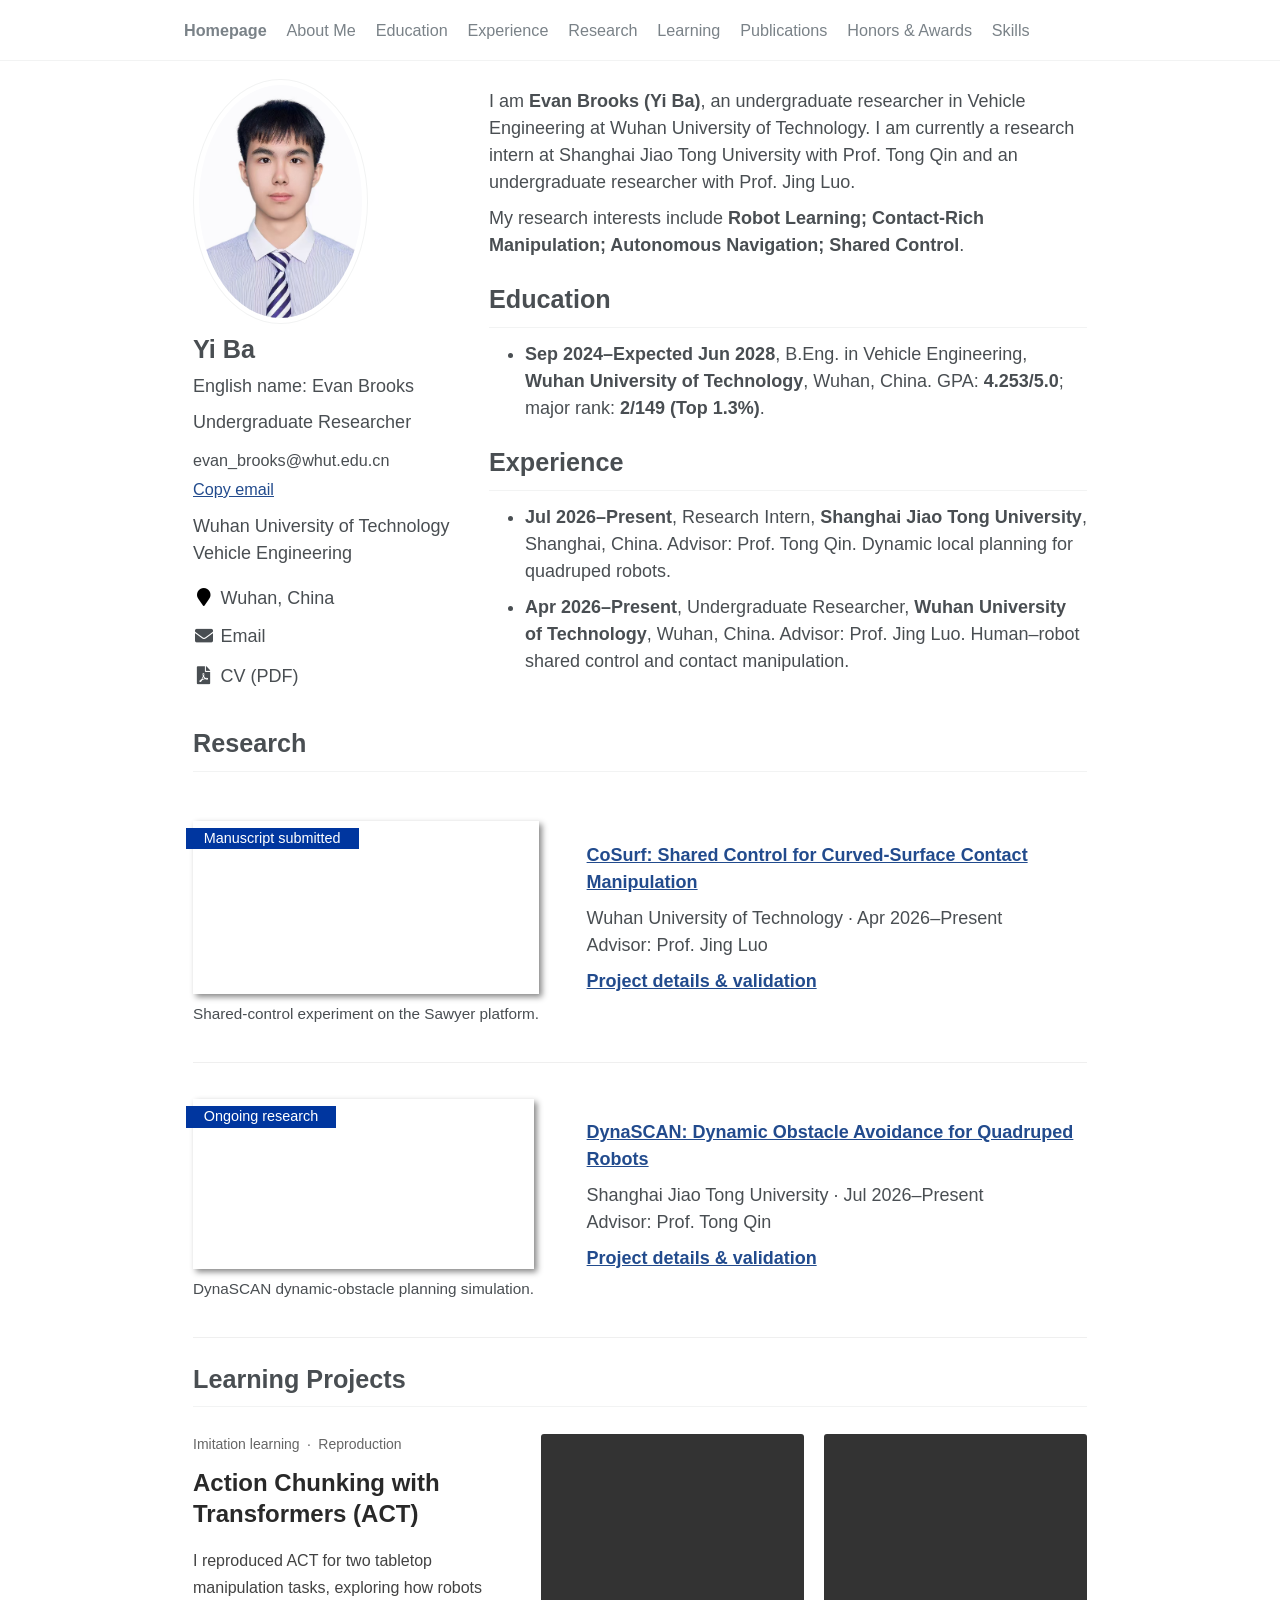
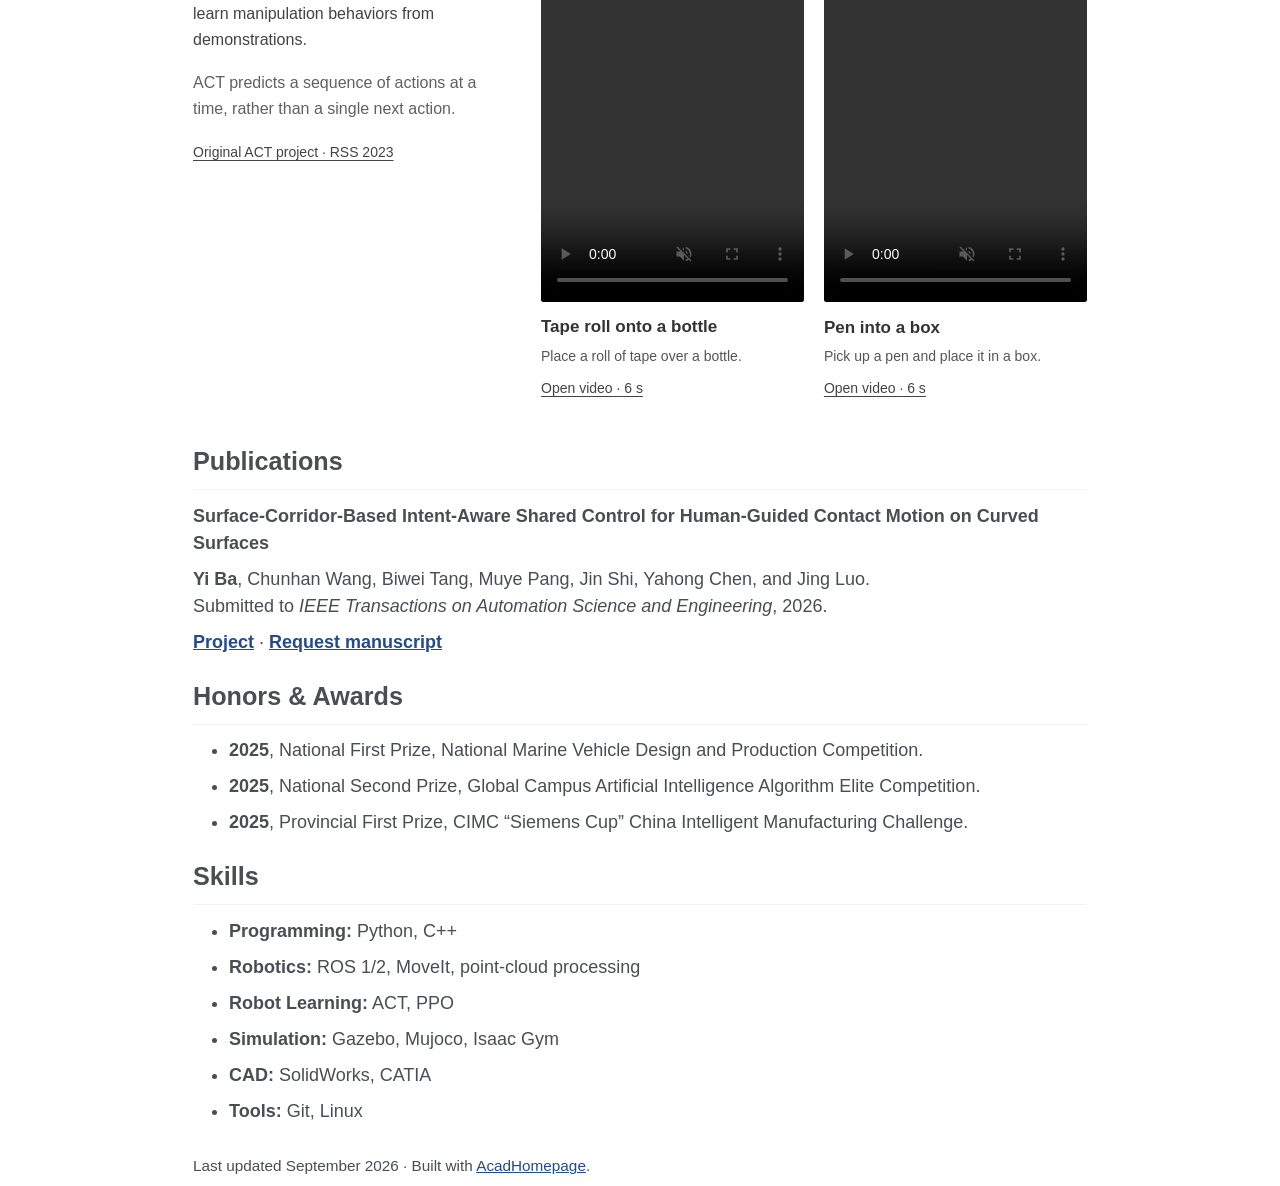
==== commit abd24741: "Simplify research summaries and refresh skills" ====
--- a/index.html
+++ b/index.html
@@ -202,17 +202,11 @@
 <div class="paper-box"><div class="paper-box-image"><div><div class="badge">Manuscript submitted</div><video autoplay="" muted="" loop="" playsinline="" preload="metadata" aria-label="Shared control experiment on the Sawyer robot"><source src="/video/SharedCurve_GIF.mp4" type="video/mp4" /></video><p class="figure-caption">Shared-control experiment on the Sawyer platform.</p></div></div>
 <div class="paper-box-text">
 
-    <p><a href="https://hhdzb1.github.io/cosurf/"><strong>Shared Control on Curved Surfaces</strong></a></p>
+    <p><a href="https://hhdzb1.github.io/cosurf/"><strong>CoSurf: Shared Control for Curved-Surface Contact Manipulation</strong></a></p>
 
     <p>Wuhan University of Technology · Apr 2026–Present<br />
 Advisor: Prof. Jing Luo</p>
 
-    <ul>
-      <li>A trajectory-conditioned surface corridor updates tool position and orientation during lateral human corrections.</li>
-      <li>Confidence-weighted intent arbitration combines virtual fixtures with disturbance-observer-enhanced normal admittance.</li>
-      <li>Evaluated on a seven-DoF Sawyer robot using a static mannequin, with a single-operator shared-control pilot.</li>
-    </ul>
-
     <p><a href="https://hhdzb1.github.io/cosurf/"><strong>Project details &amp; validation</strong></a></p>
 
   </div></div>
@@ -224,12 +218,6 @@
 
     <p>Shanghai Jiao Tong University · Jul 2026–Present<br />
 Advisor: Prof. Tong Qin</p>
-
-    <ul>
-      <li>Extending SCAN-Planner for the Unitree Go2 with obstacle tracking, constant-velocity prediction, and clearance-aware B-spline optimization.</li>
-      <li>Comparing left/right trajectory seeds and independently checking robot body geometry and turning/translation timing before execution.</li>
-      <li>Preliminary results demonstrate collision-free navigation in controlled dynamic scenarios; real-robot validation is ongoing.</li>
-    </ul>
 
     <p><a href="/research/dynascan/"><strong>Project details &amp; validation</strong></a></p>
 
@@ -293,10 +281,12 @@
 <h1 id="skills">Skills</h1>
 
 <ul>
-  <li><strong>Programming:</strong> Python, C++, MATLAB</li>
+  <li><strong>Programming:</strong> Python, C++</li>
   <li><strong>Robotics:</strong> ROS 1/2, MoveIt, point-cloud processing</li>
-  <li><strong>Simulation:</strong> MuJoCo, Isaac Gym, Gazebo</li>
-  <li><strong>Development:</strong> Git, Linux</li>
+  <li><strong>Robot Learning:</strong> ACT, PPO</li>
+  <li><strong>Simulation:</strong> Gazebo, Mujoco, Isaac Gym</li>
+  <li><strong>CAD:</strong> SolidWorks, CATIA</li>
+  <li><strong>Tools:</strong> Git, Linux</li>
 </ul>
 
 <p class="site-credit">Last updated September 2026 · Built with <a href="https://github.com/RayeRen/acad-homepage.github.io">AcadHomepage</a>.</p>
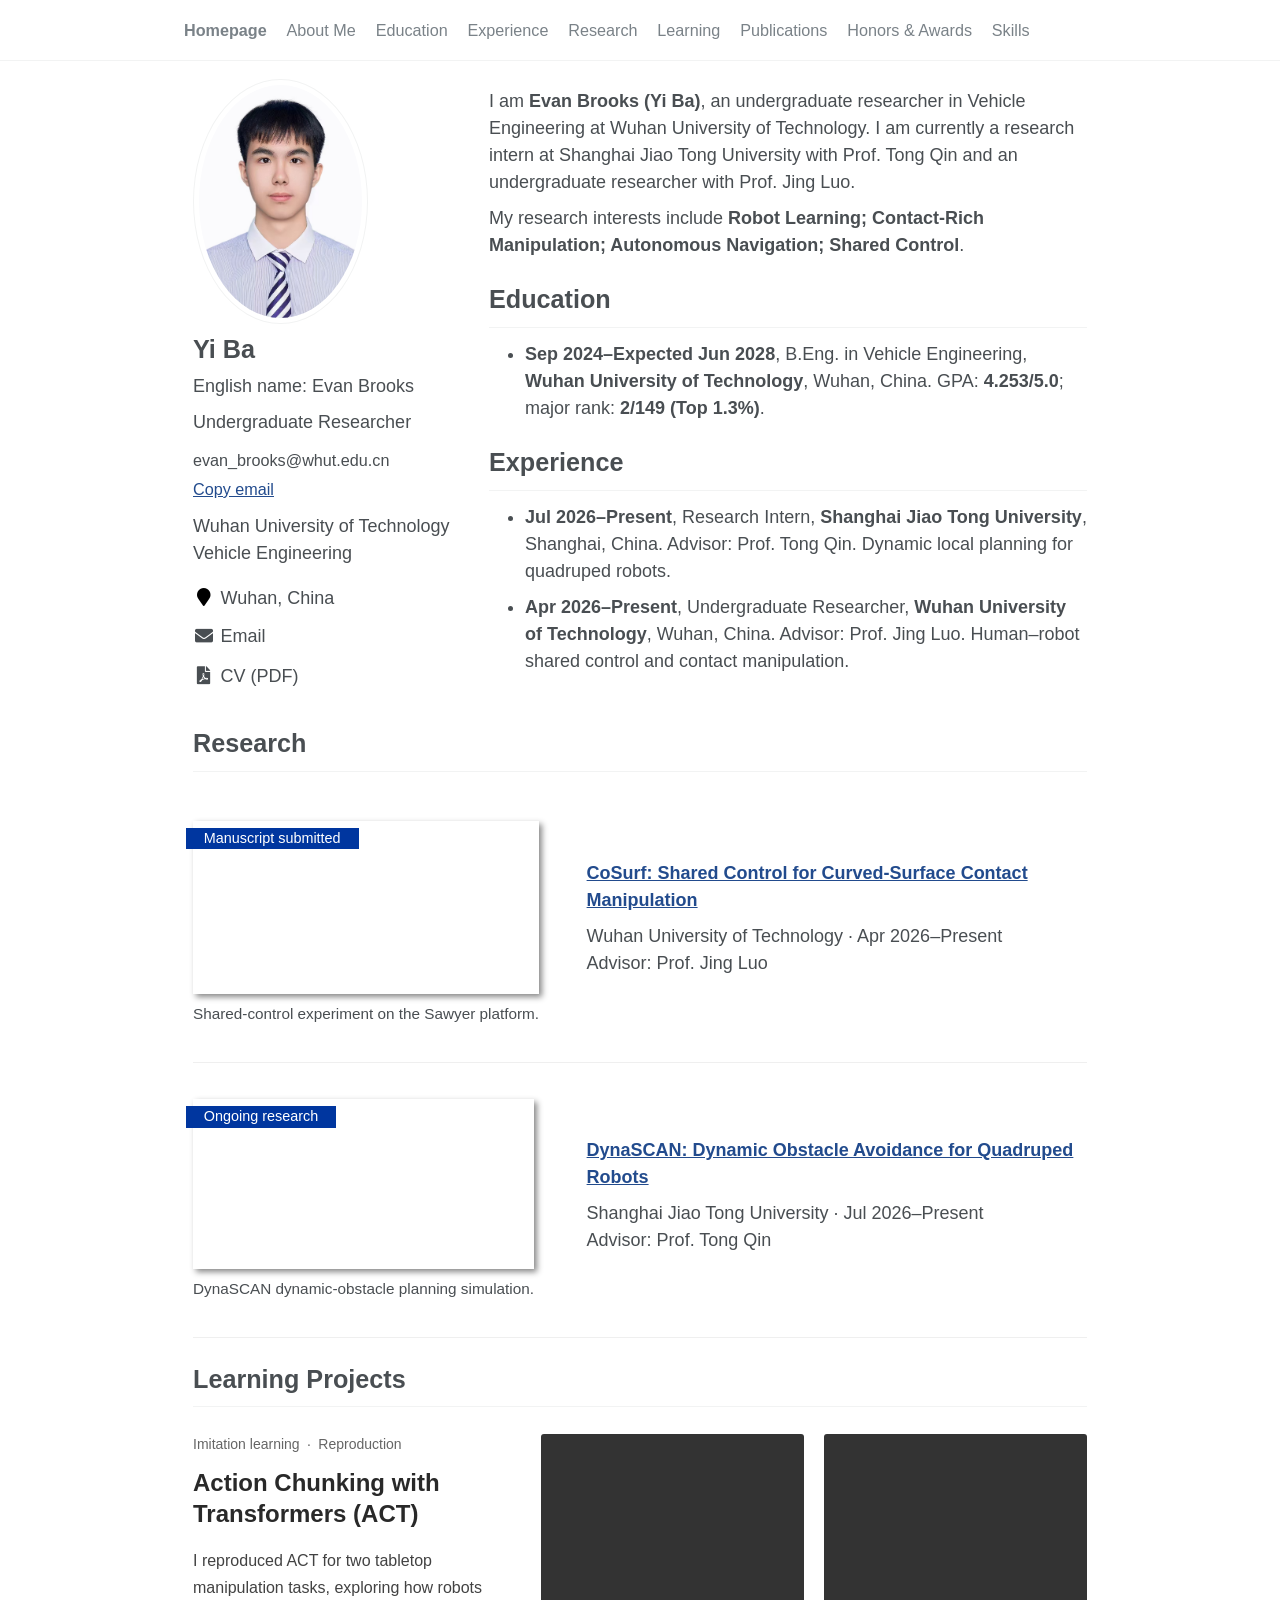
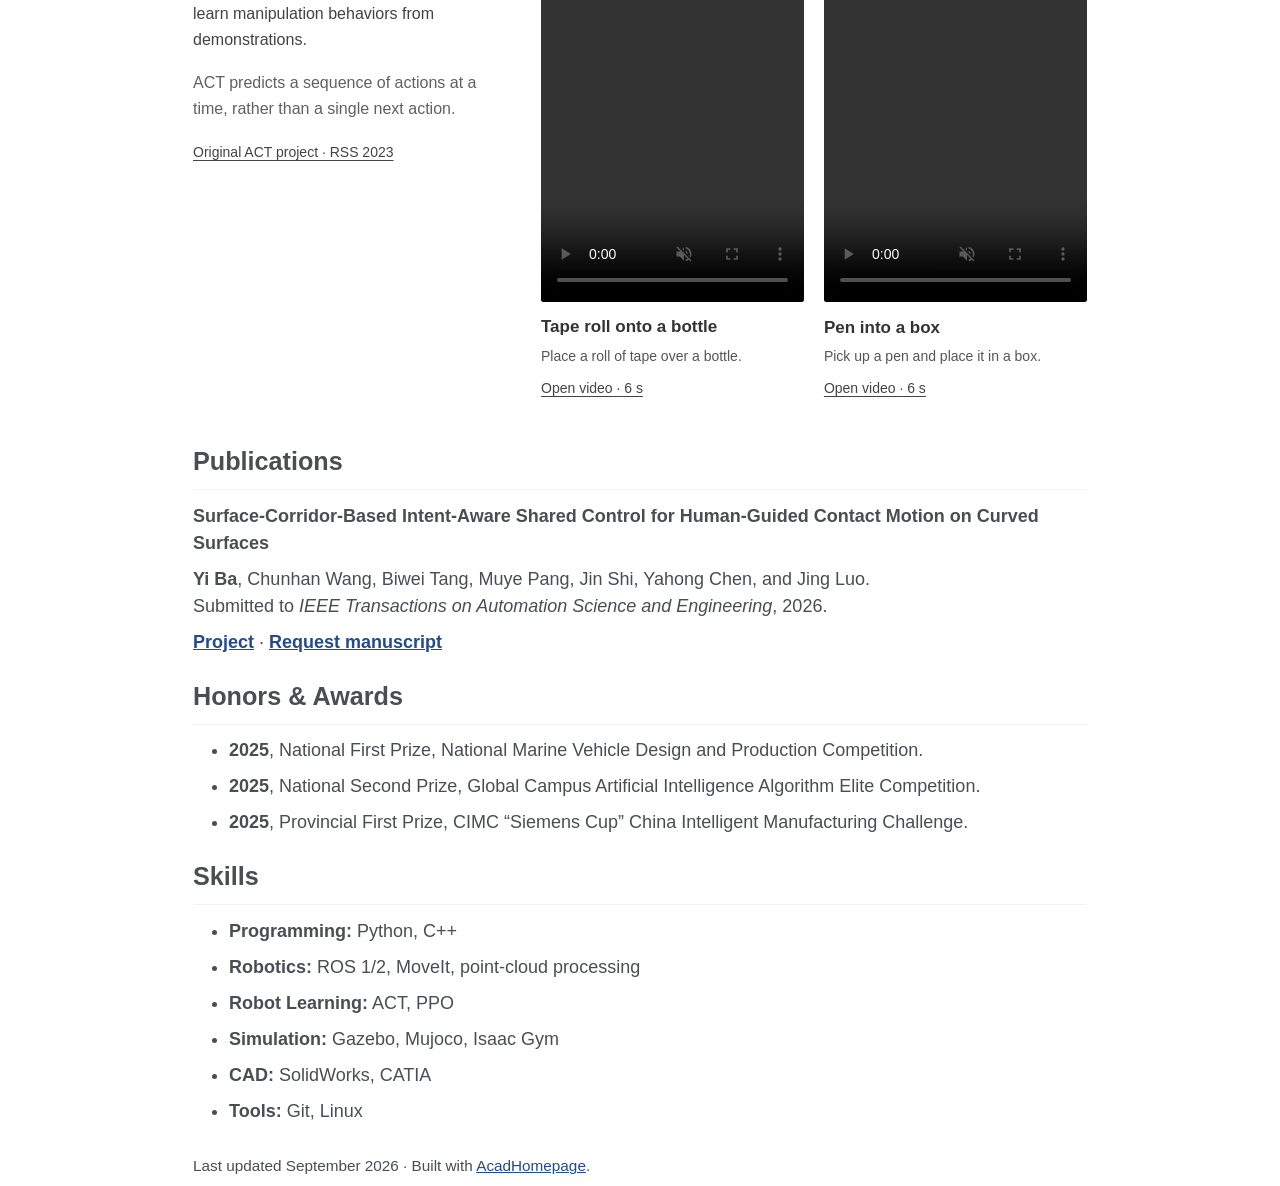
==== commit 9a51dd8d: "Remove duplicate research project links" ====
--- a/index.html
+++ b/index.html
@@ -207,8 +207,6 @@
     <p>Wuhan University of Technology · Apr 2026–Present<br />
 Advisor: Prof. Jing Luo</p>
 
-    <p><a href="https://hhdzb1.github.io/cosurf/"><strong>Project details &amp; validation</strong></a></p>
-
   </div></div>
 
 <div class="paper-box"><div class="paper-box-image"><div><div class="badge">Ongoing research</div><video autoplay="" muted="" loop="" playsinline="" preload="metadata" aria-label="DynaSCAN dynamic-obstacle planning simulation"><source src="/video/DynaScan_GIF.mp4" type="video/mp4" /></video><p class="figure-caption">DynaSCAN dynamic-obstacle planning simulation.</p></div></div>
@@ -218,8 +216,6 @@
 
     <p>Shanghai Jiao Tong University · Jul 2026–Present<br />
 Advisor: Prof. Tong Qin</p>
-
-    <p><a href="/research/dynascan/"><strong>Project details &amp; validation</strong></a></p>
 
   </div></div>
 
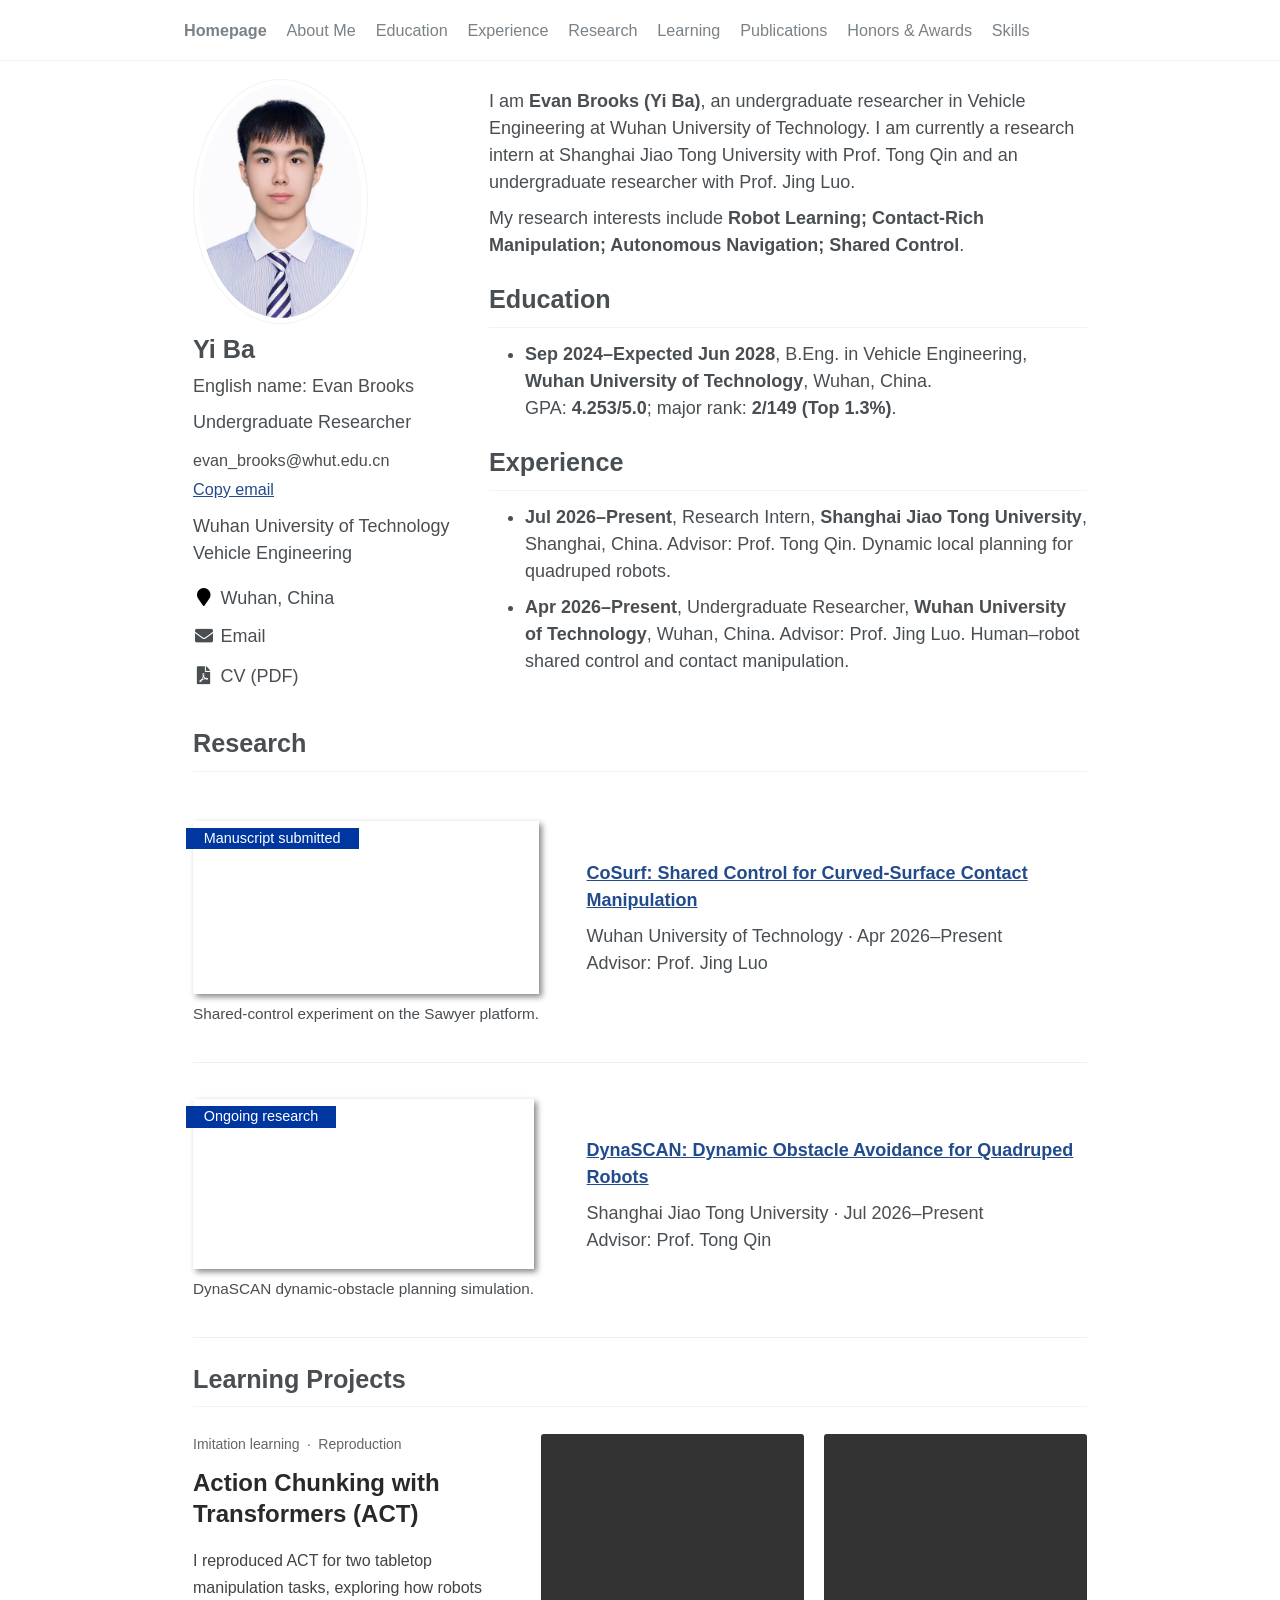
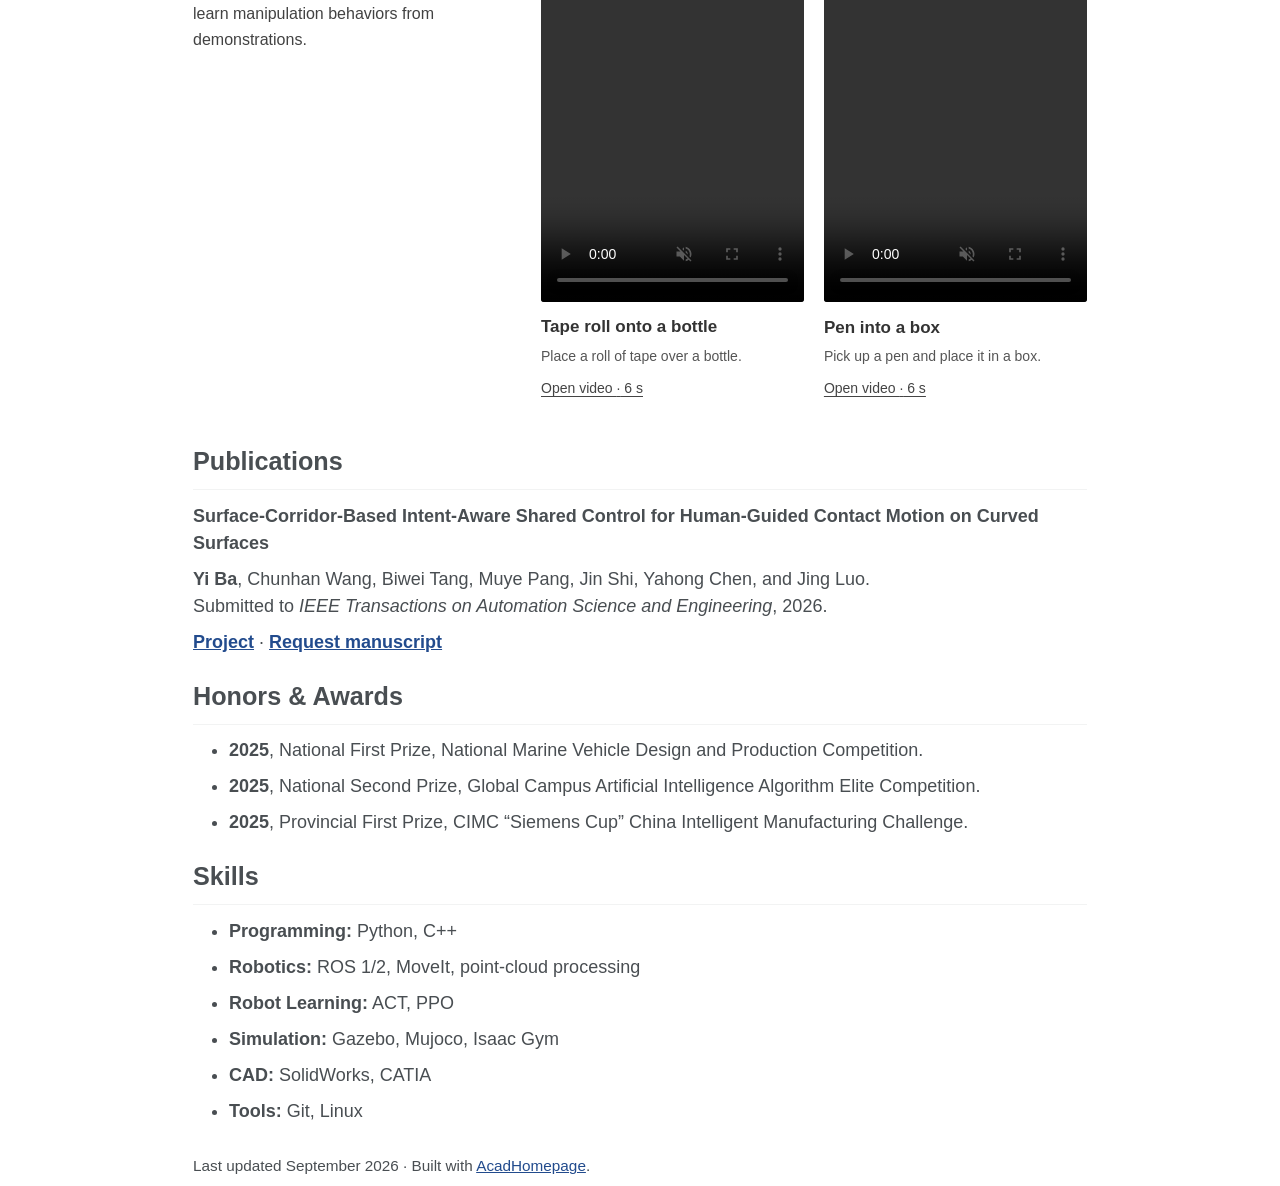
==== commit 36e557fb: "Align education metrics and simplify ACT introduction" ====
--- a/index.html
+++ b/index.html
@@ -184,7 +184,8 @@
     <h1 id="education">Education</h1>
 
     <ul>
-      <li><strong>Sep 2024–Expected Jun 2028</strong>, B.Eng. in Vehicle Engineering, <strong>Wuhan University of Technology</strong>, Wuhan, China. GPA: <strong>4.253/5.0</strong>; major rank: <strong>2/149 (Top 1.3%)</strong>.</li>
+      <li><strong>Sep 2024–Expected Jun 2028</strong>, B.Eng. in Vehicle Engineering, <strong>Wuhan University of Technology</strong>, Wuhan, China.<br />
+GPA: <strong>4.253/5.0</strong>; major rank: <strong>2/149 (Top 1.3%)</strong>.</li>
     </ul>
 
     <h1 id="experience">Experience</h1>
@@ -227,8 +228,6 @@
       <p class="learning-project__category">Imitation learning <span aria-hidden="true">·</span> Reproduction</p>
       <h2 id="learning-act-title">Action Chunking with Transformers (ACT)</h2>
       <p>I reproduced ACT for two tabletop manipulation tasks, exploring how robots learn manipulation behaviors from demonstrations.</p>
-      <p class="learning-project__method">ACT predicts a sequence of actions at a time, rather than a single next action.</p>
-      <a class="learning-project__reference" href="https://tonyzhaozh.github.io/aloha/">Original ACT project · RSS 2023</a>
     </div>
     <div class="learning-project__demos">
       <figure class="learning-demo">
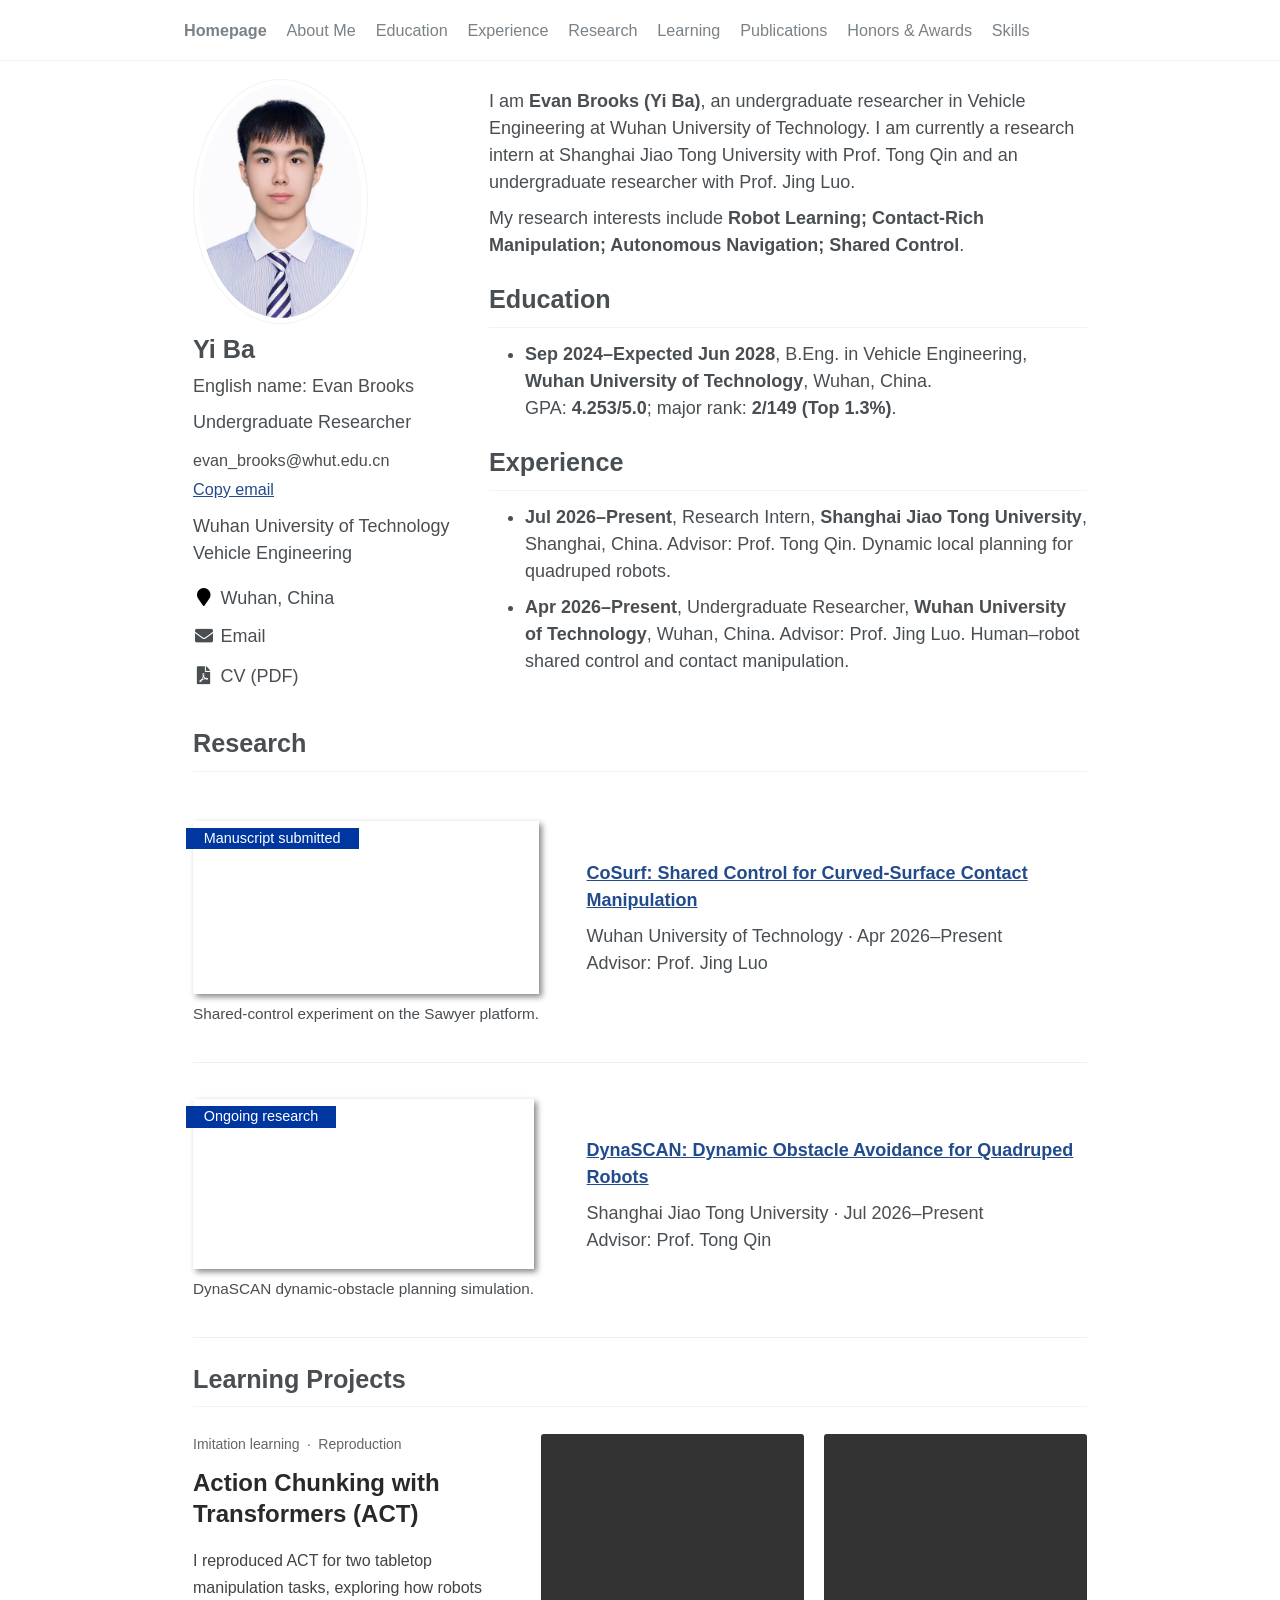
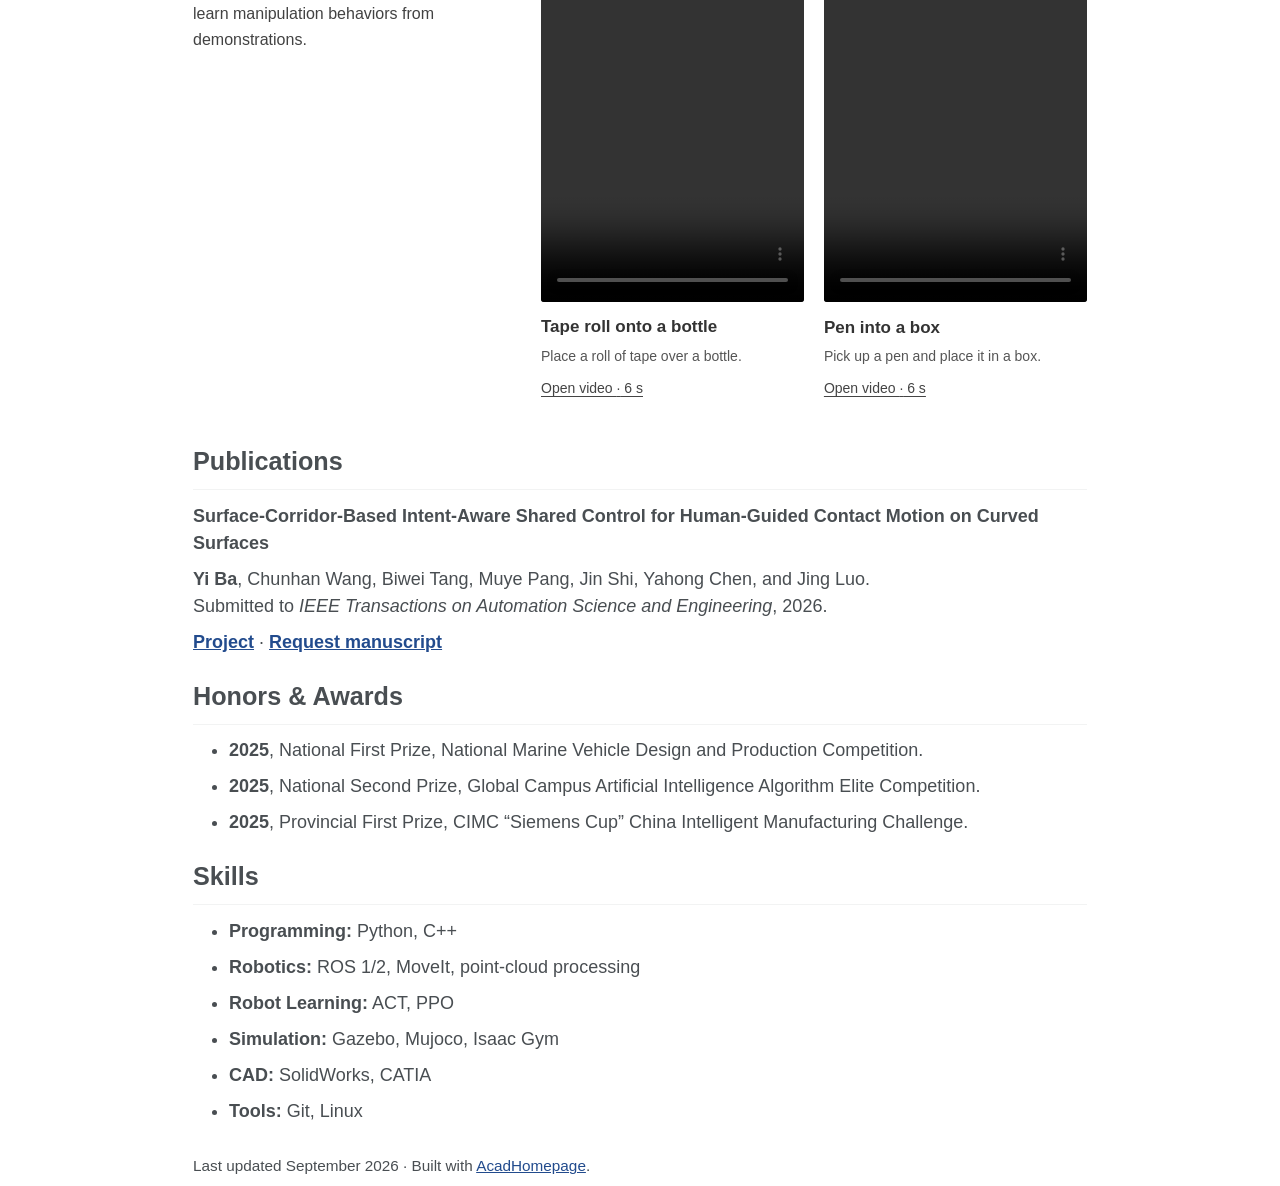
==== commit d0fba77b: "Add Umami analytics and project link events" ====
--- a/index.html
+++ b/index.html
@@ -22,6 +22,8 @@
 <script>document.documentElement.className = document.documentElement.className.replace(/\bno-js\b/g, "") + " js ";</script>
 
     <!-- Add verified site integrations here when needed. -->
+<script defer src="https://cloud.umami.is/script.js" data-website-id="3489a8d1-b162-474f-a0bf-d723e22877bd" data-domains="hhdzb1.github.io" data-do-not-track="true"></script>
+
 <link rel="stylesheet" href="/assets/css/learning-projects.css?v=20260915">
 
   </head>
@@ -100,7 +102,7 @@
         <li><a href="mailto:evan_brooks@whut.edu.cn"><i class="fas fa-fw fa-envelope" aria-hidden="true"></i> Email</a></li>
       
       
-        <li><a href="/files/Evan_Brooks_CV.pdf"><i class="fas fa-fw fa-file-pdf" aria-hidden="true"></i> CV (PDF)</a></li>
+        <li><a href="/files/Evan_Brooks_CV.pdf" data-umami-event="CV click"><i class="fas fa-fw fa-file-pdf" aria-hidden="true"></i> CV (PDF)</a></li>
       
       
        
@@ -132,7 +134,7 @@
       
     </ul>
       <div class="author__urls_sm">
-      <a href="/files/Evan_Brooks_CV.pdf" aria-label="CV (PDF)"><i class="fas fa-fw fa-file-pdf" aria-hidden="true"></i></a>
+      <a href="/files/Evan_Brooks_CV.pdf" aria-label="CV (PDF)" data-umami-event="CV click"><i class="fas fa-fw fa-file-pdf" aria-hidden="true"></i></a>
       
       
         <a href="mailto:evan_brooks@whut.edu.cn" aria-label="Email"><i class="fas fa-fw fa-envelope" aria-hidden="true"></i></a>
@@ -203,7 +205,7 @@
 <div class="paper-box"><div class="paper-box-image"><div><div class="badge">Manuscript submitted</div><video autoplay="" muted="" loop="" playsinline="" preload="metadata" aria-label="Shared control experiment on the Sawyer robot"><source src="/video/SharedCurve_GIF.mp4" type="video/mp4" /></video><p class="figure-caption">Shared-control experiment on the Sawyer platform.</p></div></div>
 <div class="paper-box-text">
 
-    <p><a href="https://hhdzb1.github.io/cosurf/"><strong>CoSurf: Shared Control for Curved-Surface Contact Manipulation</strong></a></p>
+    <p><a href="https://hhdzb1.github.io/cosurf/" data-umami-event="CoSurf click"><strong>CoSurf: Shared Control for Curved-Surface Contact Manipulation</strong></a></p>
 
     <p>Wuhan University of Technology · Apr 2026–Present<br />
 Advisor: Prof. Jing Luo</p>
@@ -213,7 +215,7 @@
 <div class="paper-box"><div class="paper-box-image"><div><div class="badge">Ongoing research</div><video autoplay="" muted="" loop="" playsinline="" preload="metadata" aria-label="DynaSCAN dynamic-obstacle planning simulation"><source src="/video/DynaScan_GIF.mp4" type="video/mp4" /></video><p class="figure-caption">DynaSCAN dynamic-obstacle planning simulation.</p></div></div>
 <div class="paper-box-text">
 
-    <p><a href="/research/dynascan/"><strong>DynaSCAN: Dynamic Obstacle Avoidance for Quadruped Robots</strong></a></p>
+    <p><a href="/research/dynascan/" data-umami-event="DynaSCAN click"><strong>DynaSCAN: Dynamic Obstacle Avoidance for Quadruped Robots</strong></a></p>
 
     <p>Shanghai Jiao Tong University · Jul 2026–Present<br />
 Advisor: Prof. Tong Qin</p>
@@ -263,7 +265,7 @@
 <p><strong>Yi Ba</strong>, Chunhan Wang, Biwei Tang, Muye Pang, Jin Shi, Yahong Chen, and Jing Luo.<br />
 Submitted to <em>IEEE Transactions on Automation Science and Engineering</em>, 2026.</p>
 
-<p><a href="https://hhdzb1.github.io/cosurf/"><strong>Project</strong></a> · <a href="mailto:evan_brooks@whut.edu.cn?subject=Request%20for%20shared-control%20manuscript"><strong>Request manuscript</strong></a></p>
+<p><a href="https://hhdzb1.github.io/cosurf/" data-umami-event="CoSurf click"><strong>Project</strong></a> · <a href="mailto:evan_brooks@whut.edu.cn?subject=Request%20for%20shared-control%20manuscript"><strong>Request manuscript</strong></a></p>
 
 <h1 id="honors">Honors &amp; Awards</h1>
 
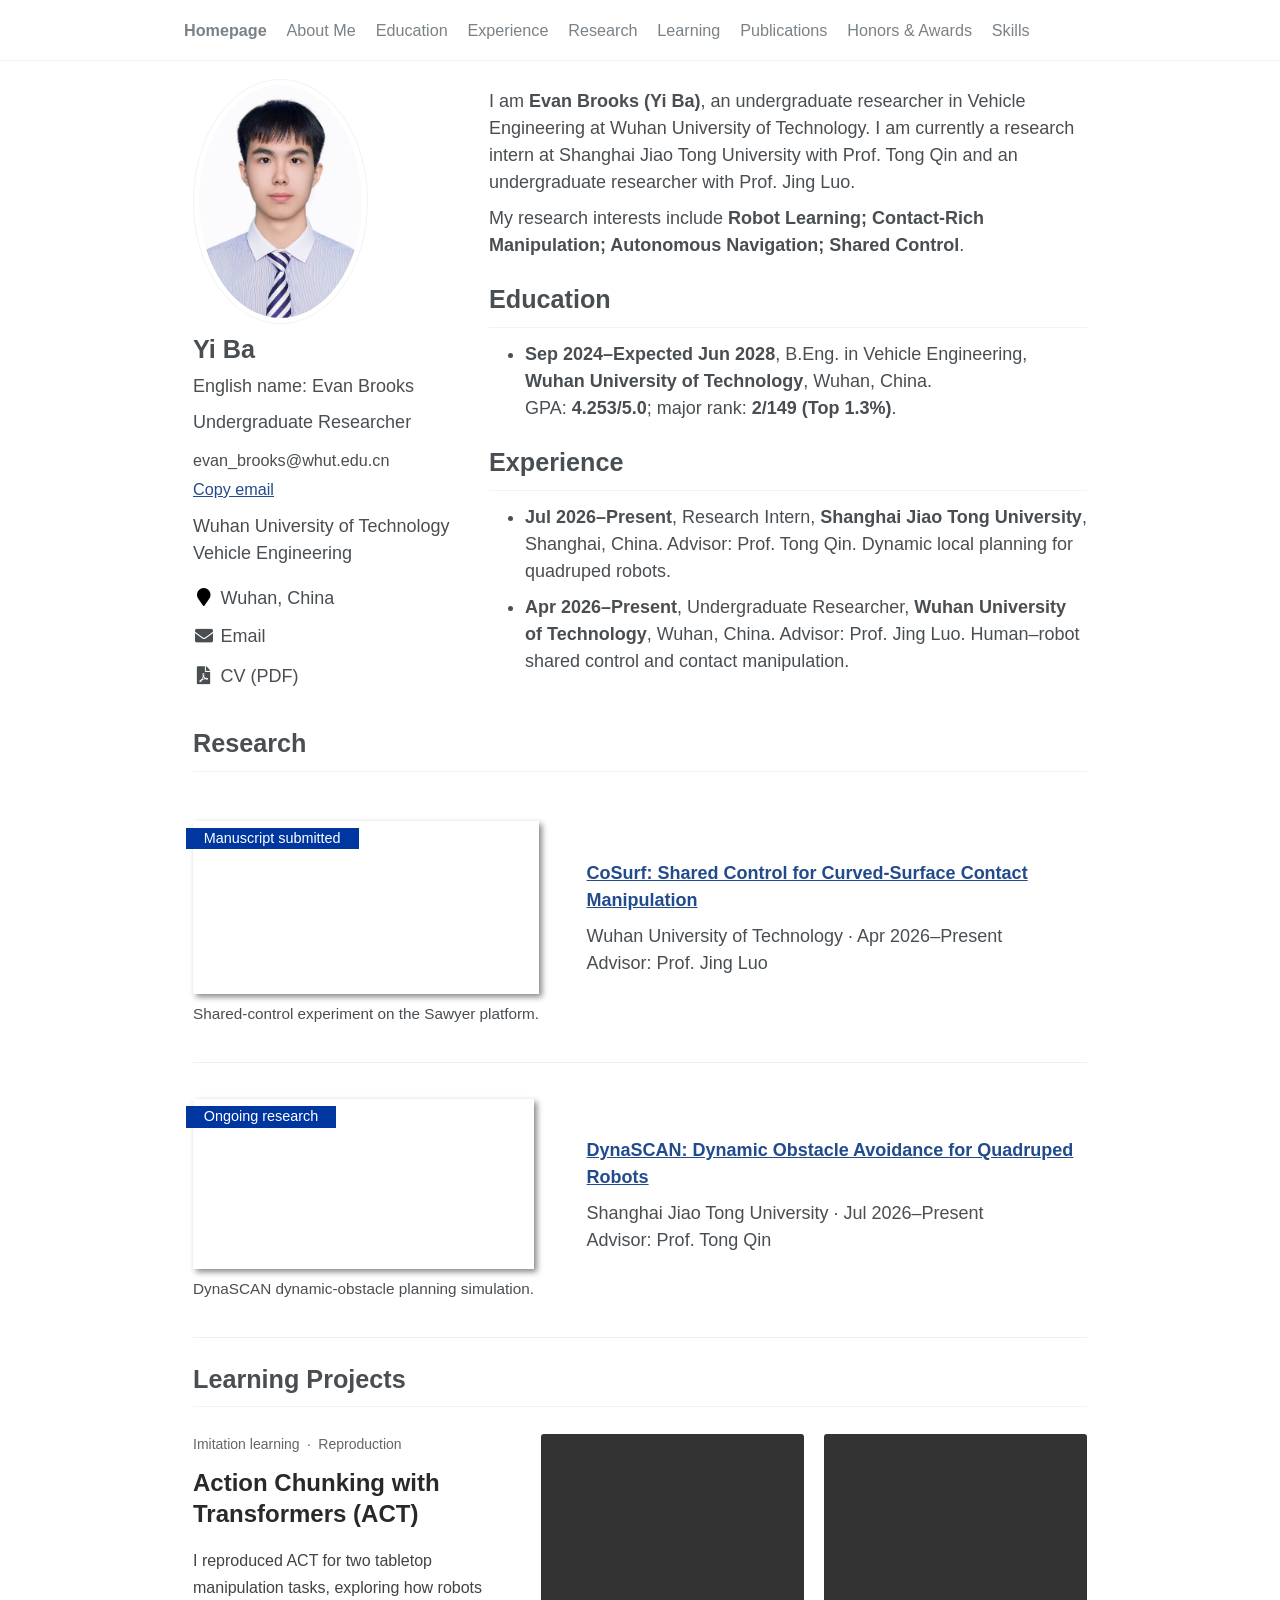
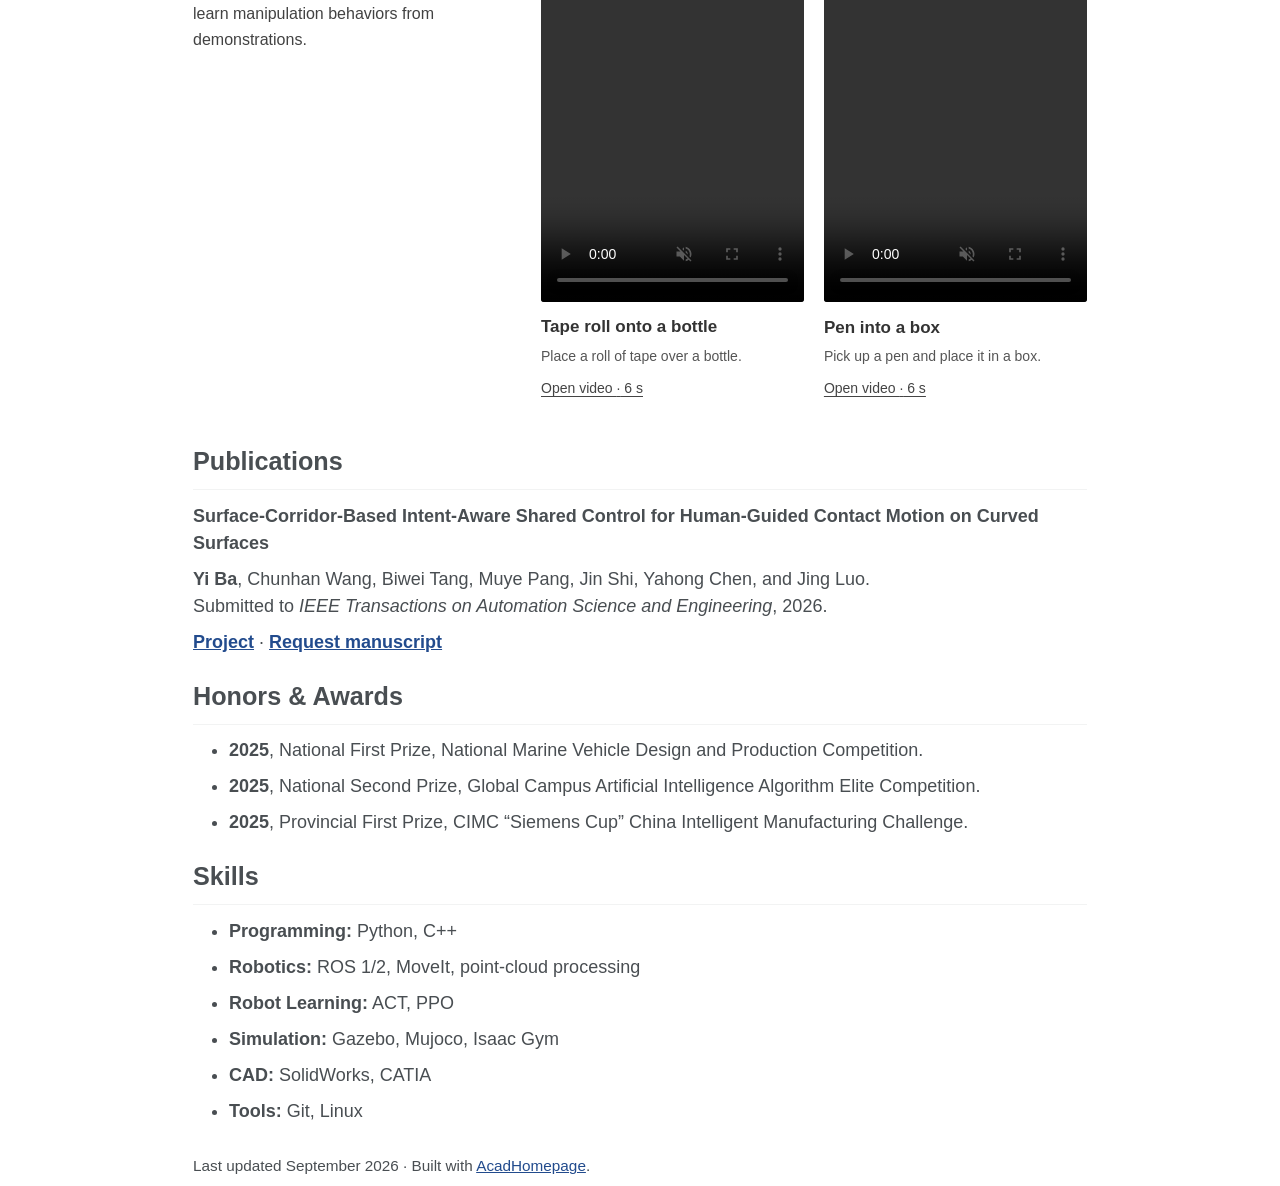
==== commit 47ee5ecb: "Keep link navigation independent of analytics requests" ====
--- a/index.html
+++ b/index.html
@@ -23,6 +23,7 @@
 
     <!-- Add verified site integrations here when needed. -->
 <script defer src="https://cloud.umami.is/script.js" data-website-id="3489a8d1-b162-474f-a0bf-d723e22877bd" data-domains="hhdzb1.github.io" data-do-not-track="true"></script>
+<script defer src="/assets/js/analytics-events.js"></script>
 
 <link rel="stylesheet" href="/assets/css/learning-projects.css?v=20260915">
 
@@ -102,7 +103,7 @@
         <li><a href="mailto:evan_brooks@whut.edu.cn"><i class="fas fa-fw fa-envelope" aria-hidden="true"></i> Email</a></li>
       
       
-        <li><a href="/files/Evan_Brooks_CV.pdf" data-umami-event="CV click"><i class="fas fa-fw fa-file-pdf" aria-hidden="true"></i> CV (PDF)</a></li>
+        <li><a href="/files/Evan_Brooks_CV.pdf" data-site-event="CV click"><i class="fas fa-fw fa-file-pdf" aria-hidden="true"></i> CV (PDF)</a></li>
       
       
        
@@ -134,7 +135,7 @@
       
     </ul>
       <div class="author__urls_sm">
-      <a href="/files/Evan_Brooks_CV.pdf" aria-label="CV (PDF)" data-umami-event="CV click"><i class="fas fa-fw fa-file-pdf" aria-hidden="true"></i></a>
+      <a href="/files/Evan_Brooks_CV.pdf" aria-label="CV (PDF)" data-site-event="CV click"><i class="fas fa-fw fa-file-pdf" aria-hidden="true"></i></a>
       
       
         <a href="mailto:evan_brooks@whut.edu.cn" aria-label="Email"><i class="fas fa-fw fa-envelope" aria-hidden="true"></i></a>
@@ -205,7 +206,7 @@
 <div class="paper-box"><div class="paper-box-image"><div><div class="badge">Manuscript submitted</div><video autoplay="" muted="" loop="" playsinline="" preload="metadata" aria-label="Shared control experiment on the Sawyer robot"><source src="/video/SharedCurve_GIF.mp4" type="video/mp4" /></video><p class="figure-caption">Shared-control experiment on the Sawyer platform.</p></div></div>
 <div class="paper-box-text">
 
-    <p><a href="https://hhdzb1.github.io/cosurf/" data-umami-event="CoSurf click"><strong>CoSurf: Shared Control for Curved-Surface Contact Manipulation</strong></a></p>
+    <p><a href="https://hhdzb1.github.io/cosurf/" data-site-event="CoSurf click"><strong>CoSurf: Shared Control for Curved-Surface Contact Manipulation</strong></a></p>
 
     <p>Wuhan University of Technology · Apr 2026–Present<br />
 Advisor: Prof. Jing Luo</p>
@@ -215,7 +216,7 @@
 <div class="paper-box"><div class="paper-box-image"><div><div class="badge">Ongoing research</div><video autoplay="" muted="" loop="" playsinline="" preload="metadata" aria-label="DynaSCAN dynamic-obstacle planning simulation"><source src="/video/DynaScan_GIF.mp4" type="video/mp4" /></video><p class="figure-caption">DynaSCAN dynamic-obstacle planning simulation.</p></div></div>
 <div class="paper-box-text">
 
-    <p><a href="/research/dynascan/" data-umami-event="DynaSCAN click"><strong>DynaSCAN: Dynamic Obstacle Avoidance for Quadruped Robots</strong></a></p>
+    <p><a href="/research/dynascan/" data-site-event="DynaSCAN click"><strong>DynaSCAN: Dynamic Obstacle Avoidance for Quadruped Robots</strong></a></p>
 
     <p>Shanghai Jiao Tong University · Jul 2026–Present<br />
 Advisor: Prof. Tong Qin</p>
@@ -265,7 +266,7 @@
 <p><strong>Yi Ba</strong>, Chunhan Wang, Biwei Tang, Muye Pang, Jin Shi, Yahong Chen, and Jing Luo.<br />
 Submitted to <em>IEEE Transactions on Automation Science and Engineering</em>, 2026.</p>
 
-<p><a href="https://hhdzb1.github.io/cosurf/" data-umami-event="CoSurf click"><strong>Project</strong></a> · <a href="mailto:evan_brooks@whut.edu.cn?subject=Request%20for%20shared-control%20manuscript"><strong>Request manuscript</strong></a></p>
+<p><a href="https://hhdzb1.github.io/cosurf/" data-site-event="CoSurf click"><strong>Project</strong></a> · <a href="mailto:evan_brooks@whut.edu.cn?subject=Request%20for%20shared-control%20manuscript"><strong>Request manuscript</strong></a></p>
 
 <h1 id="honors">Honors &amp; Awards</h1>
 
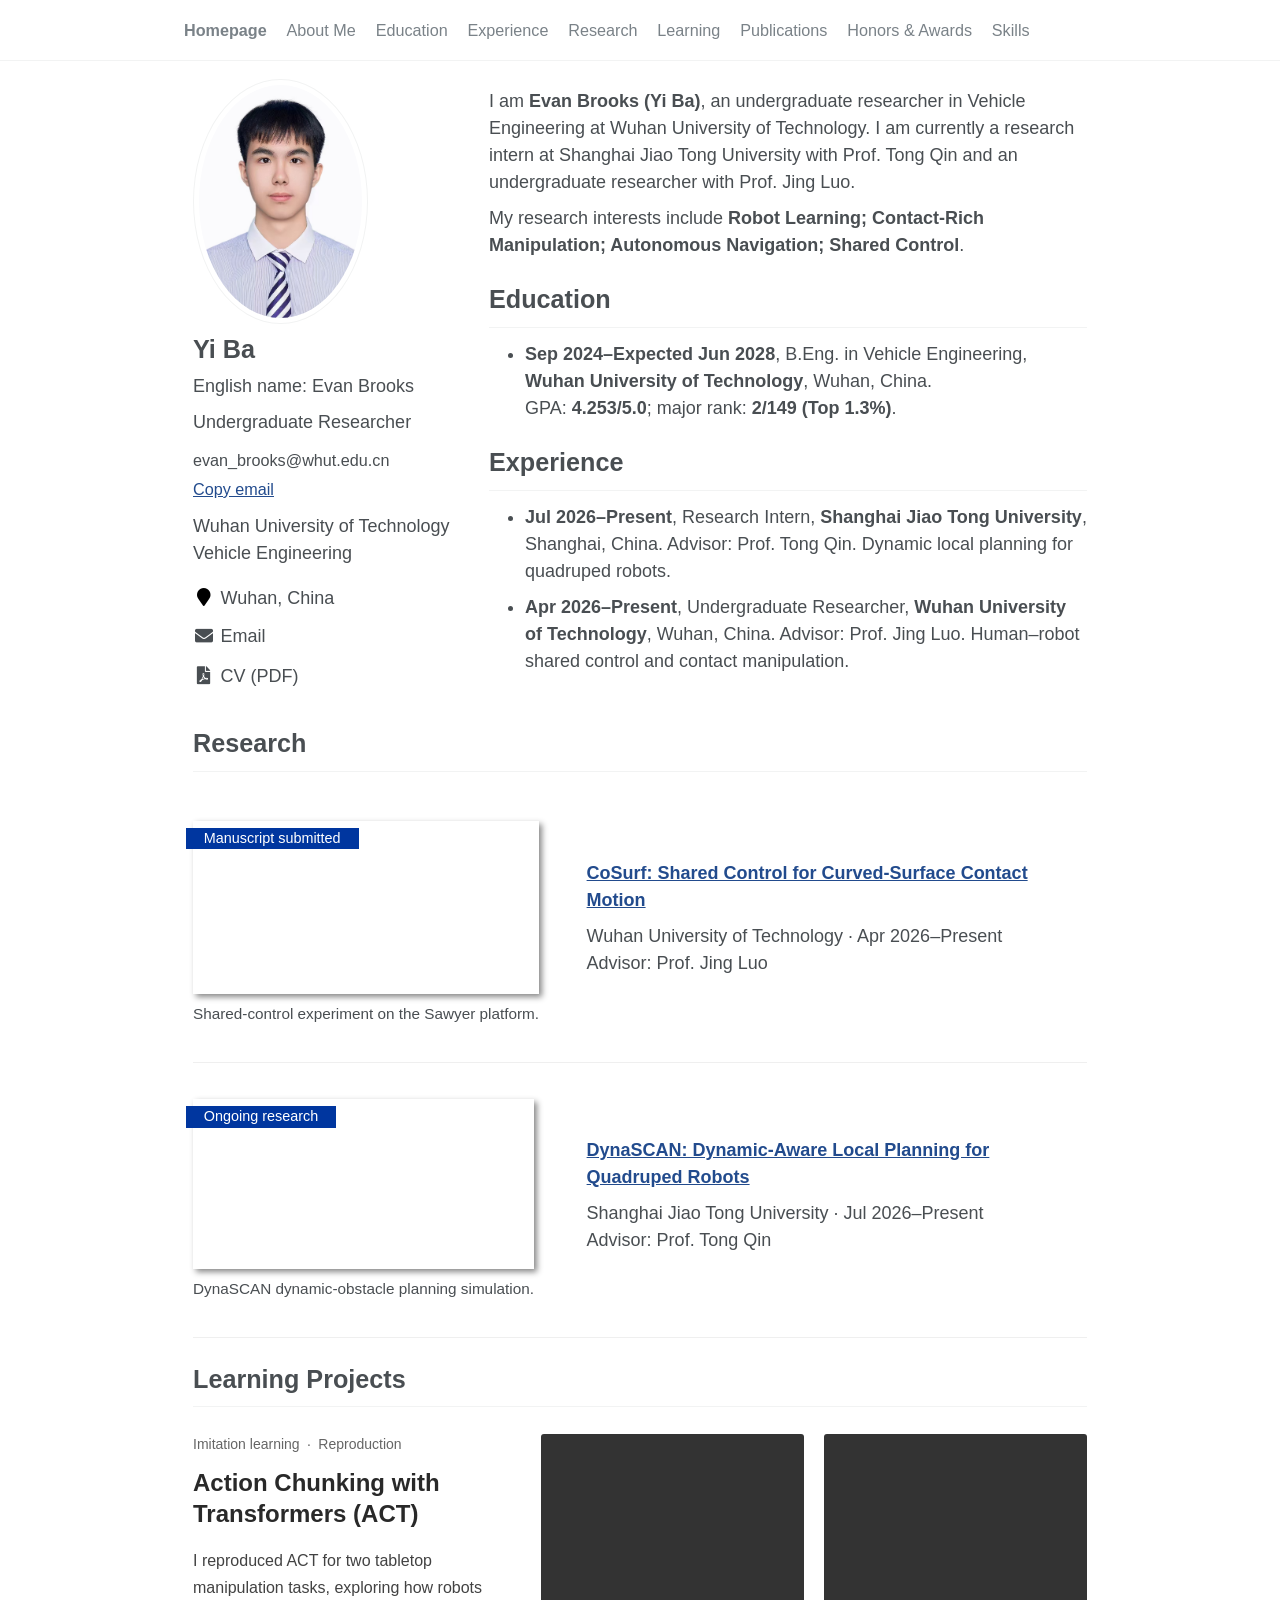
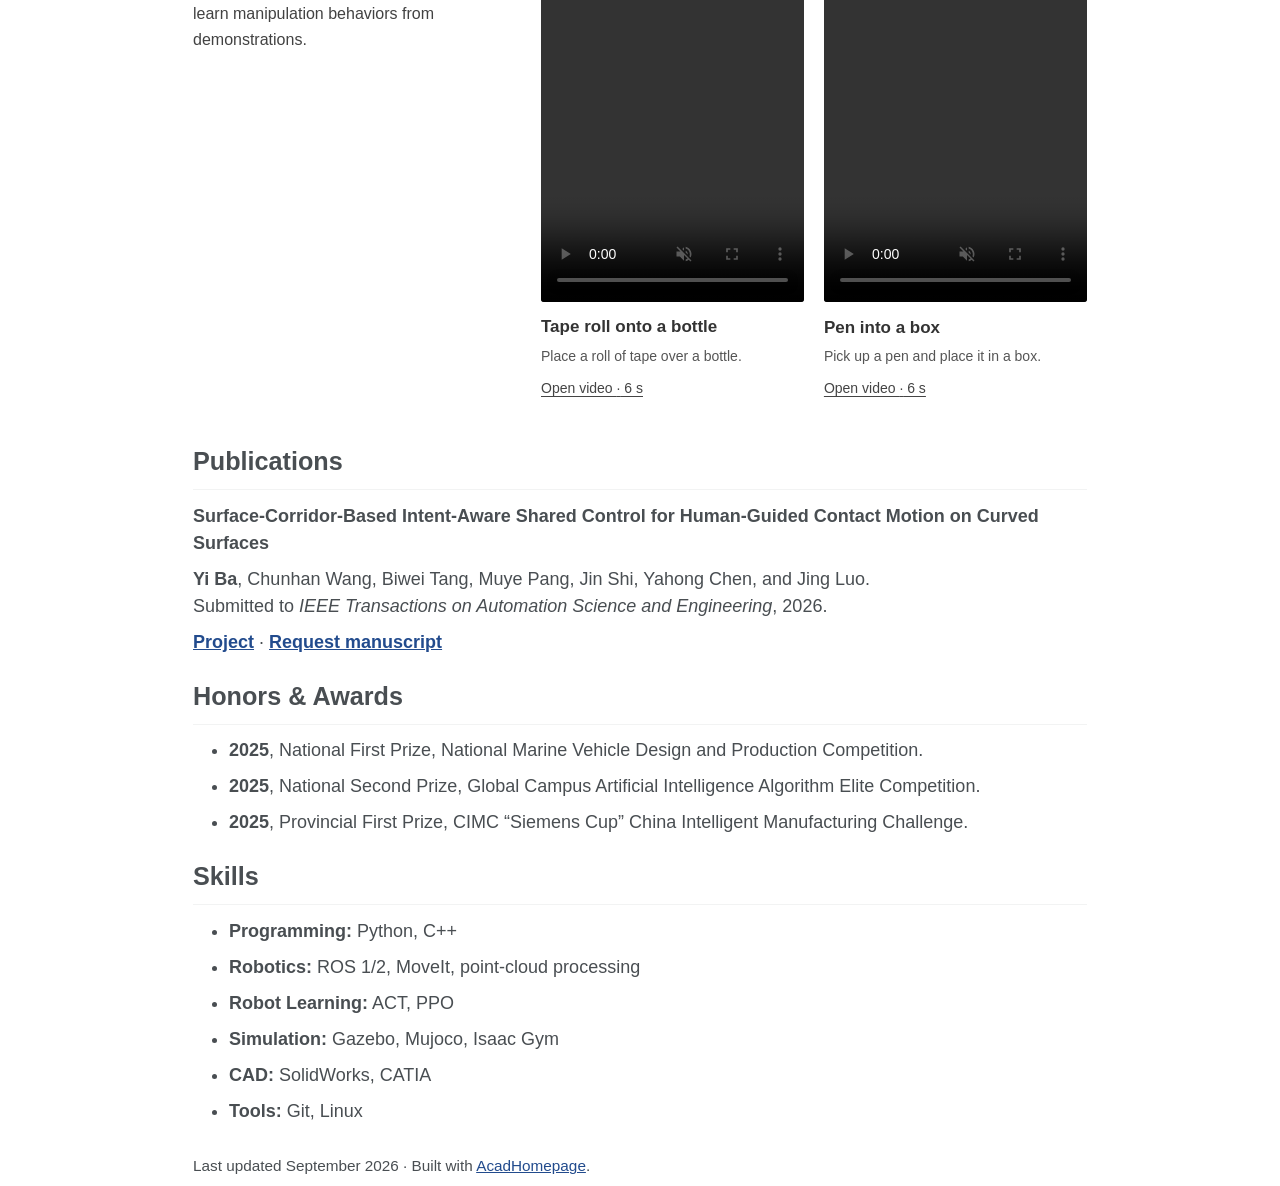
==== commit 56b8e14b: "Unify DynaSCAN title and update CoSurf wording" ====
--- a/index.html
+++ b/index.html
@@ -206,7 +206,7 @@
 <div class="paper-box"><div class="paper-box-image"><div><div class="badge">Manuscript submitted</div><video autoplay="" muted="" loop="" playsinline="" preload="metadata" aria-label="Shared control experiment on the Sawyer robot"><source src="/video/SharedCurve_GIF.mp4" type="video/mp4" /></video><p class="figure-caption">Shared-control experiment on the Sawyer platform.</p></div></div>
 <div class="paper-box-text">
 
-    <p><a href="https://hhdzb1.github.io/cosurf/" data-site-event="CoSurf click"><strong>CoSurf: Shared Control for Curved-Surface Contact Manipulation</strong></a></p>
+    <p><a href="https://hhdzb1.github.io/cosurf/" data-site-event="CoSurf click"><strong>CoSurf: Shared Control for Curved-Surface Contact Motion</strong></a></p>
 
     <p>Wuhan University of Technology · Apr 2026–Present<br />
 Advisor: Prof. Jing Luo</p>
@@ -216,7 +216,7 @@
 <div class="paper-box"><div class="paper-box-image"><div><div class="badge">Ongoing research</div><video autoplay="" muted="" loop="" playsinline="" preload="metadata" aria-label="DynaSCAN dynamic-obstacle planning simulation"><source src="/video/DynaScan_GIF.mp4" type="video/mp4" /></video><p class="figure-caption">DynaSCAN dynamic-obstacle planning simulation.</p></div></div>
 <div class="paper-box-text">
 
-    <p><a href="/research/dynascan/" data-site-event="DynaSCAN click"><strong>DynaSCAN: Dynamic Obstacle Avoidance for Quadruped Robots</strong></a></p>
+    <p><a href="/research/dynascan/" data-site-event="DynaSCAN click"><strong>DynaSCAN: Dynamic-Aware Local Planning for Quadruped Robots</strong></a></p>
 
     <p>Shanghai Jiao Tong University · Jul 2026–Present<br />
 Advisor: Prof. Tong Qin</p>
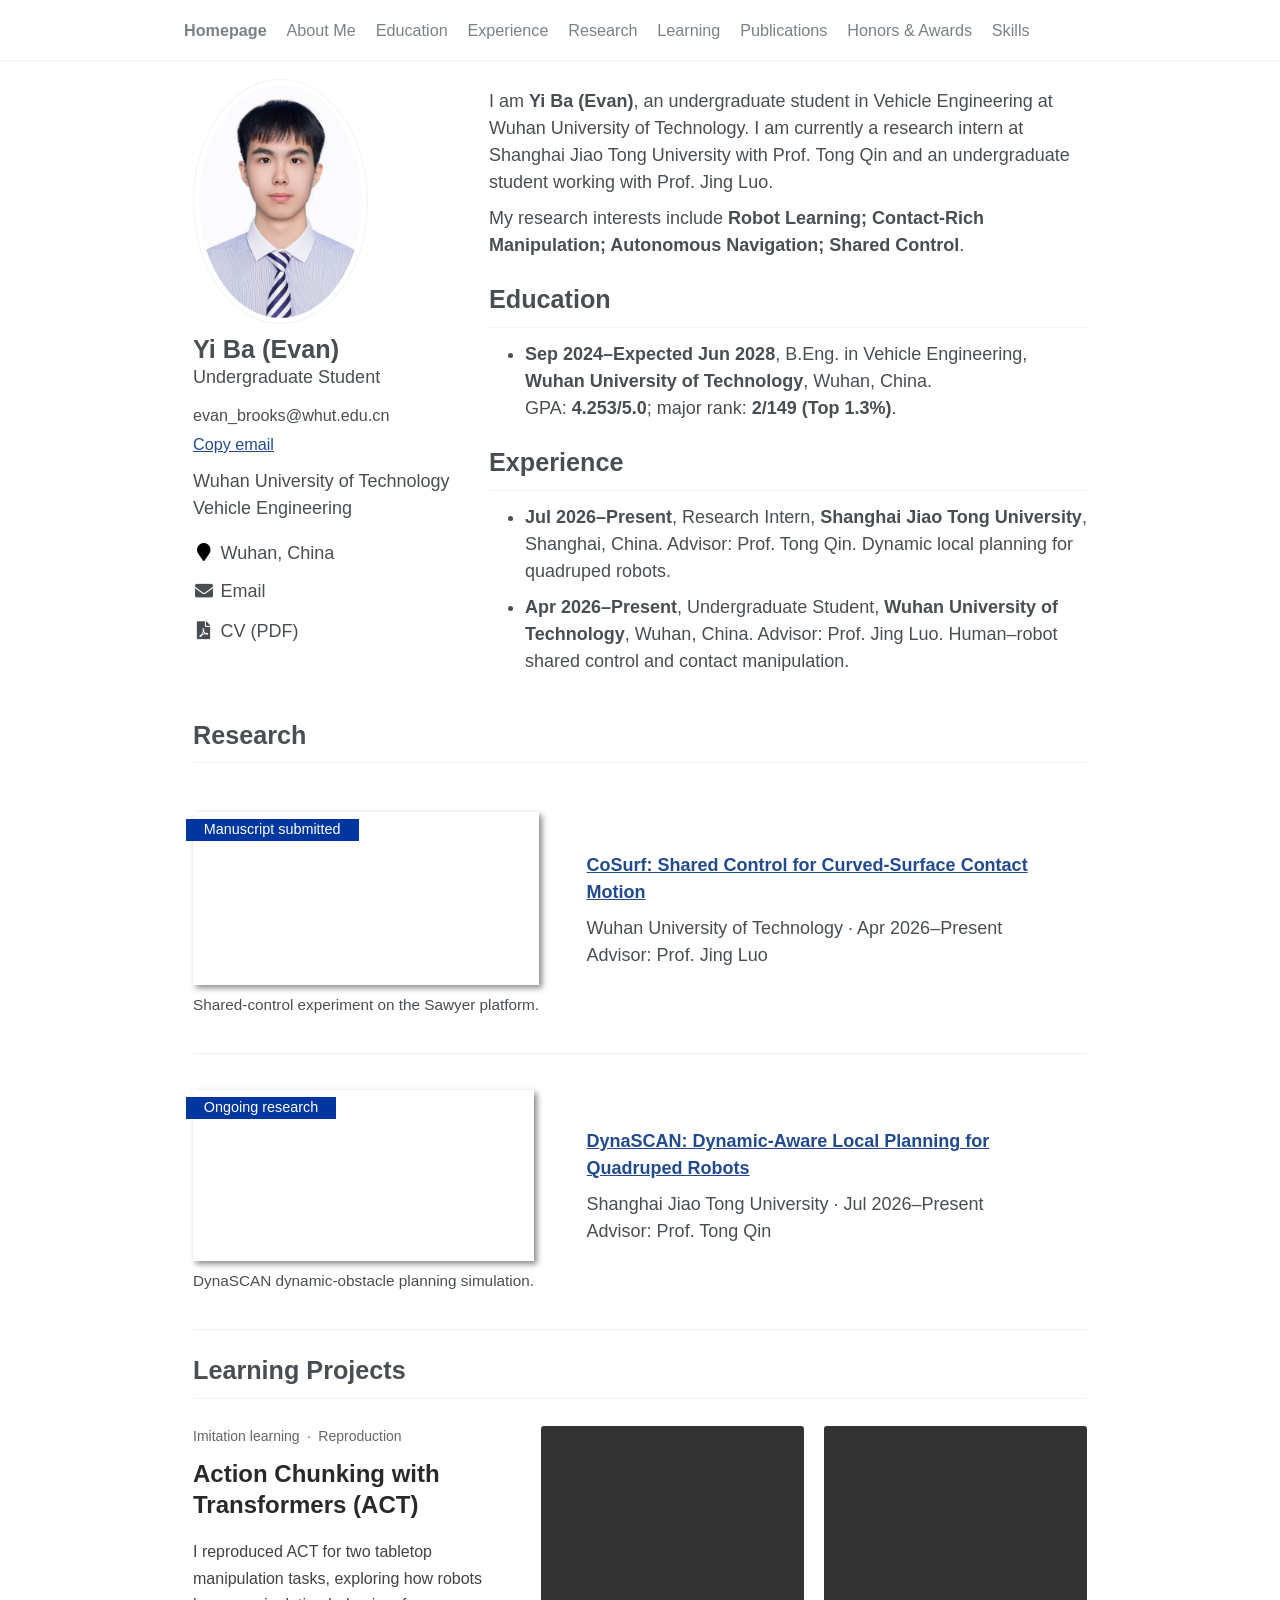
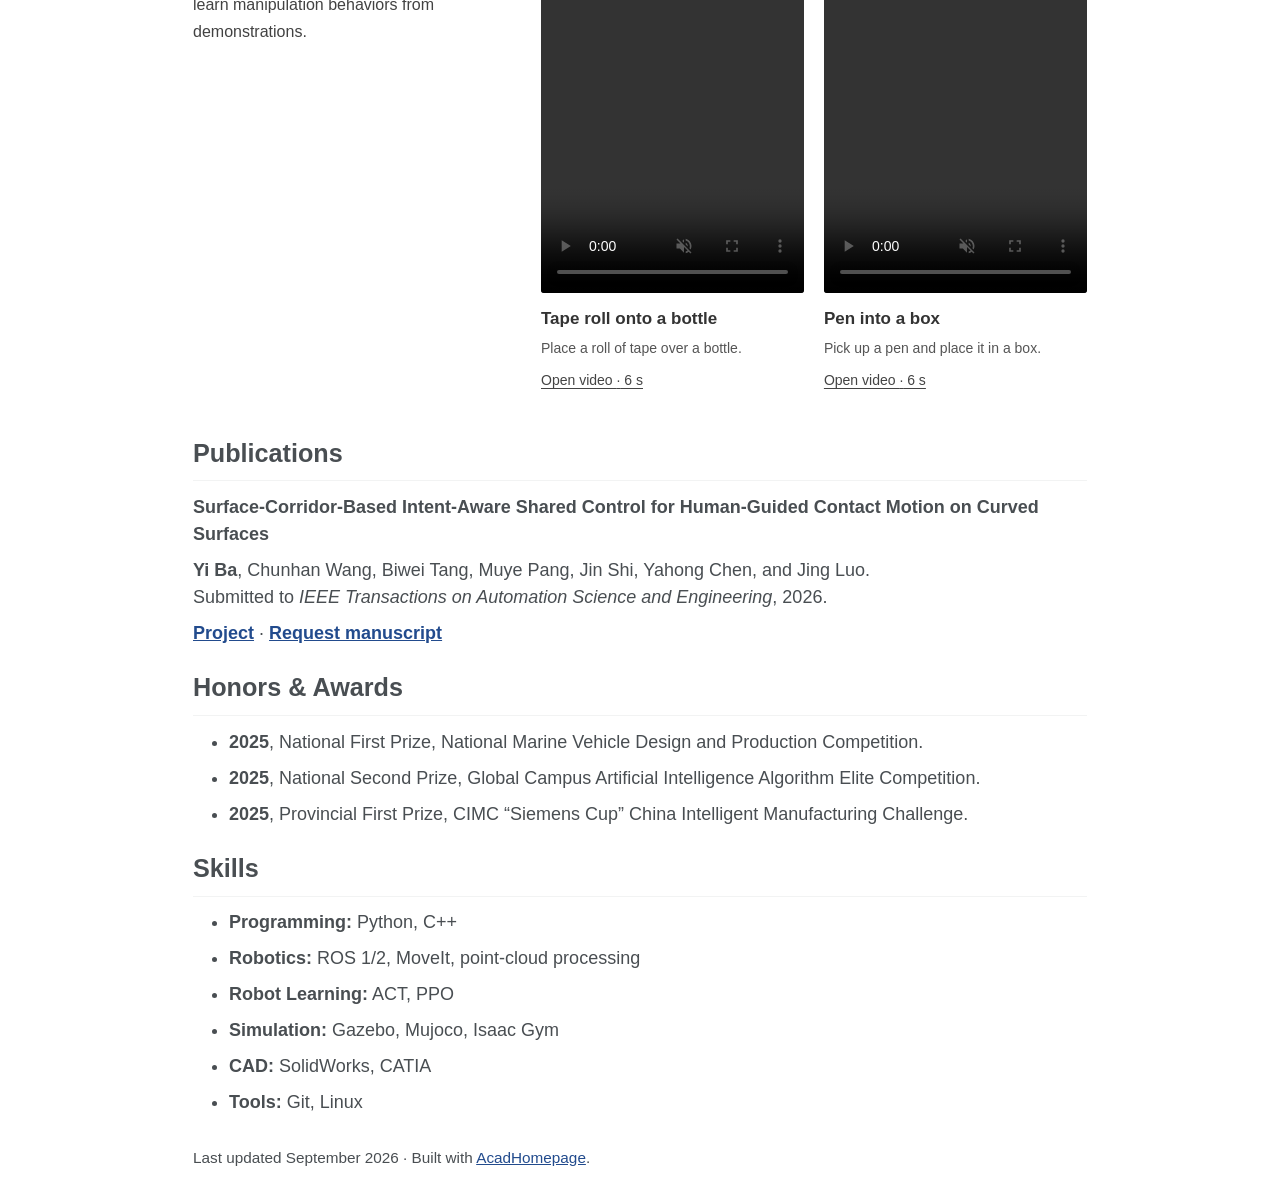
==== commit 304d44e1: "Update display name and undergraduate student introduction" ====
--- a/index.html
+++ b/index.html
@@ -4,13 +4,13 @@
   <head>
     <meta charset="utf-8">
 <meta name="viewport" content="width=device-width, initial-scale=1">
-<title>Yi Ba (Evan Brooks) | Robotics &amp; Autonomous Systems</title>
-<meta name="description" content="Yi Ba (Evan Brooks) is an undergraduate researcher at Wuhan University of Technology working on autonomous navigation, robot perception, and human–robot shared control.">
+<title>Yi Ba (Evan) | Robotics &amp; Autonomous Systems</title>
+<meta name="description" content="Yi Ba (Evan) is an undergraduate student at Wuhan University of Technology working on autonomous navigation, robot perception, and human–robot shared control.">
 <meta name="author" content="Yi Ba">
 <meta name="theme-color" content="#ffffff">
 <meta property="og:type" content="website">
-<meta property="og:title" content="Yi Ba (Evan Brooks) | Robotics &amp; Autonomous Systems">
-<meta property="og:description" content="Yi Ba (Evan Brooks) is an undergraduate researcher at Wuhan University of Technology working on autonomous navigation, robot perception, and human–robot shared control.">
+<meta property="og:title" content="Yi Ba (Evan) | Robotics &amp; Autonomous Systems">
+<meta property="og:description" content="Yi Ba (Evan) is an undergraduate student at Wuhan University of Technology working on autonomous navigation, robot perception, and human–robot shared control.">
 
 <link rel="canonical" href="https://hhdzb1.github.io/">
 <meta property="og:url" content="https://hhdzb1.github.io/">
@@ -76,9 +76,8 @@
   </div>
 
   <div class="author__content">
-    <h3 class="author__name">Yi Ba</h3>
-    <p class="author__english-name">English name: Evan Brooks</p>
-    <p class="author__bio">Undergraduate Researcher</p>
+    <h3 class="author__name">Yi Ba (Evan)</h3>
+    <p class="author__bio">Undergraduate Student</p>
     
     <div class="author__email">
       <span class="author__email-address">evan_brooks<wbr />@whut.edu.cn</span>
@@ -180,7 +179,7 @@
 
     <p><span class="anchor" id="about-me"></span></p>
 
-    <p>I am <strong>Evan Brooks (Yi Ba)</strong>, an undergraduate researcher in Vehicle Engineering at Wuhan University of Technology. I am currently a research intern at Shanghai Jiao Tong University with Prof. Tong Qin and an undergraduate researcher with Prof. Jing Luo.</p>
+    <p>I am <strong>Yi Ba (Evan)</strong>, an undergraduate student in Vehicle Engineering at Wuhan University of Technology. I am currently a research intern at Shanghai Jiao Tong University with Prof. Tong Qin and an undergraduate student working with Prof. Jing Luo.</p>
 
     <p>My research interests include <strong>Robot Learning; Contact-Rich Manipulation; Autonomous Navigation; Shared Control</strong>.</p>
 
@@ -195,7 +194,7 @@
 
     <ul>
       <li><strong>Jul 2026–Present</strong>, Research Intern, <strong>Shanghai Jiao Tong University</strong>, Shanghai, China. Advisor: Prof. Tong Qin. Dynamic local planning for quadruped robots.</li>
-      <li><strong>Apr 2026–Present</strong>, Undergraduate Researcher, <strong>Wuhan University of Technology</strong>, Wuhan, China. Advisor: Prof. Jing Luo. Human–robot shared control and contact manipulation.</li>
+      <li><strong>Apr 2026–Present</strong>, Undergraduate Student, <strong>Wuhan University of Technology</strong>, Wuhan, China. Advisor: Prof. Jing Luo. Human–robot shared control and contact manipulation.</li>
     </ul>
 
   </div>
